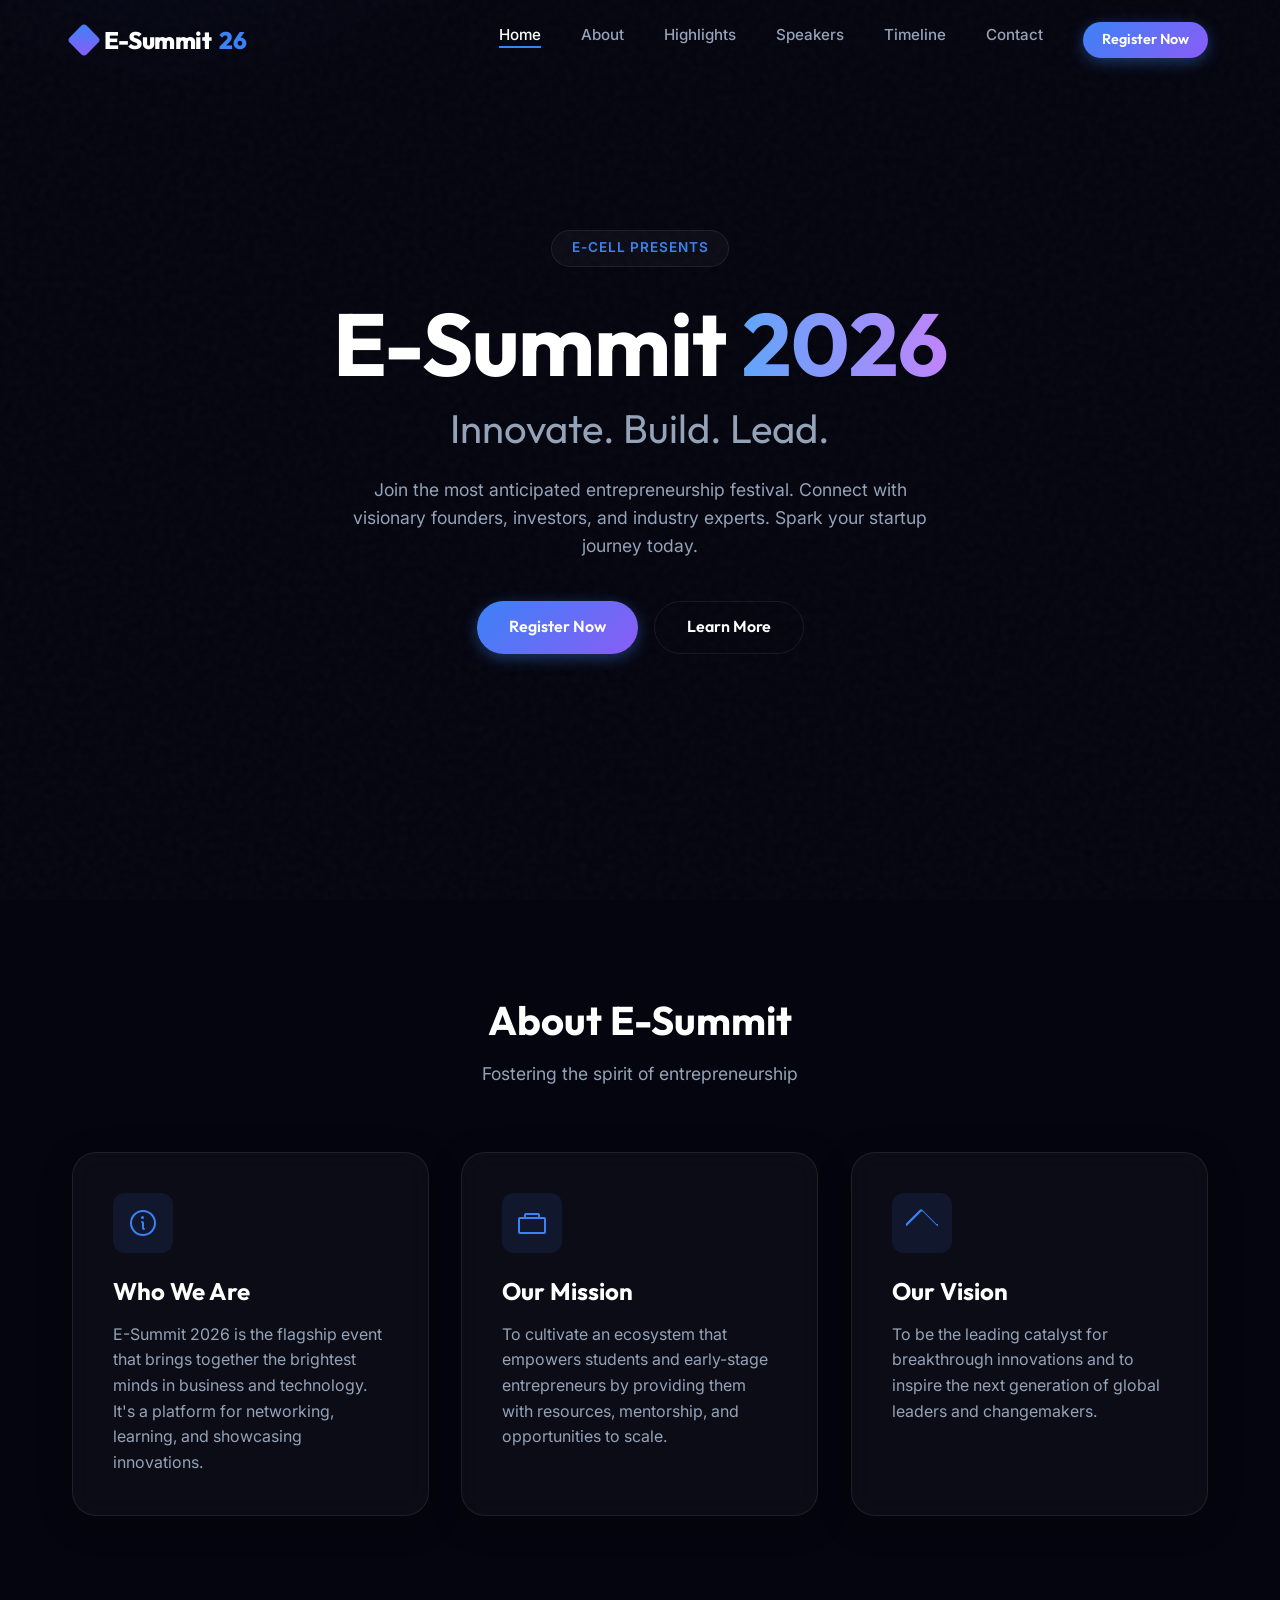
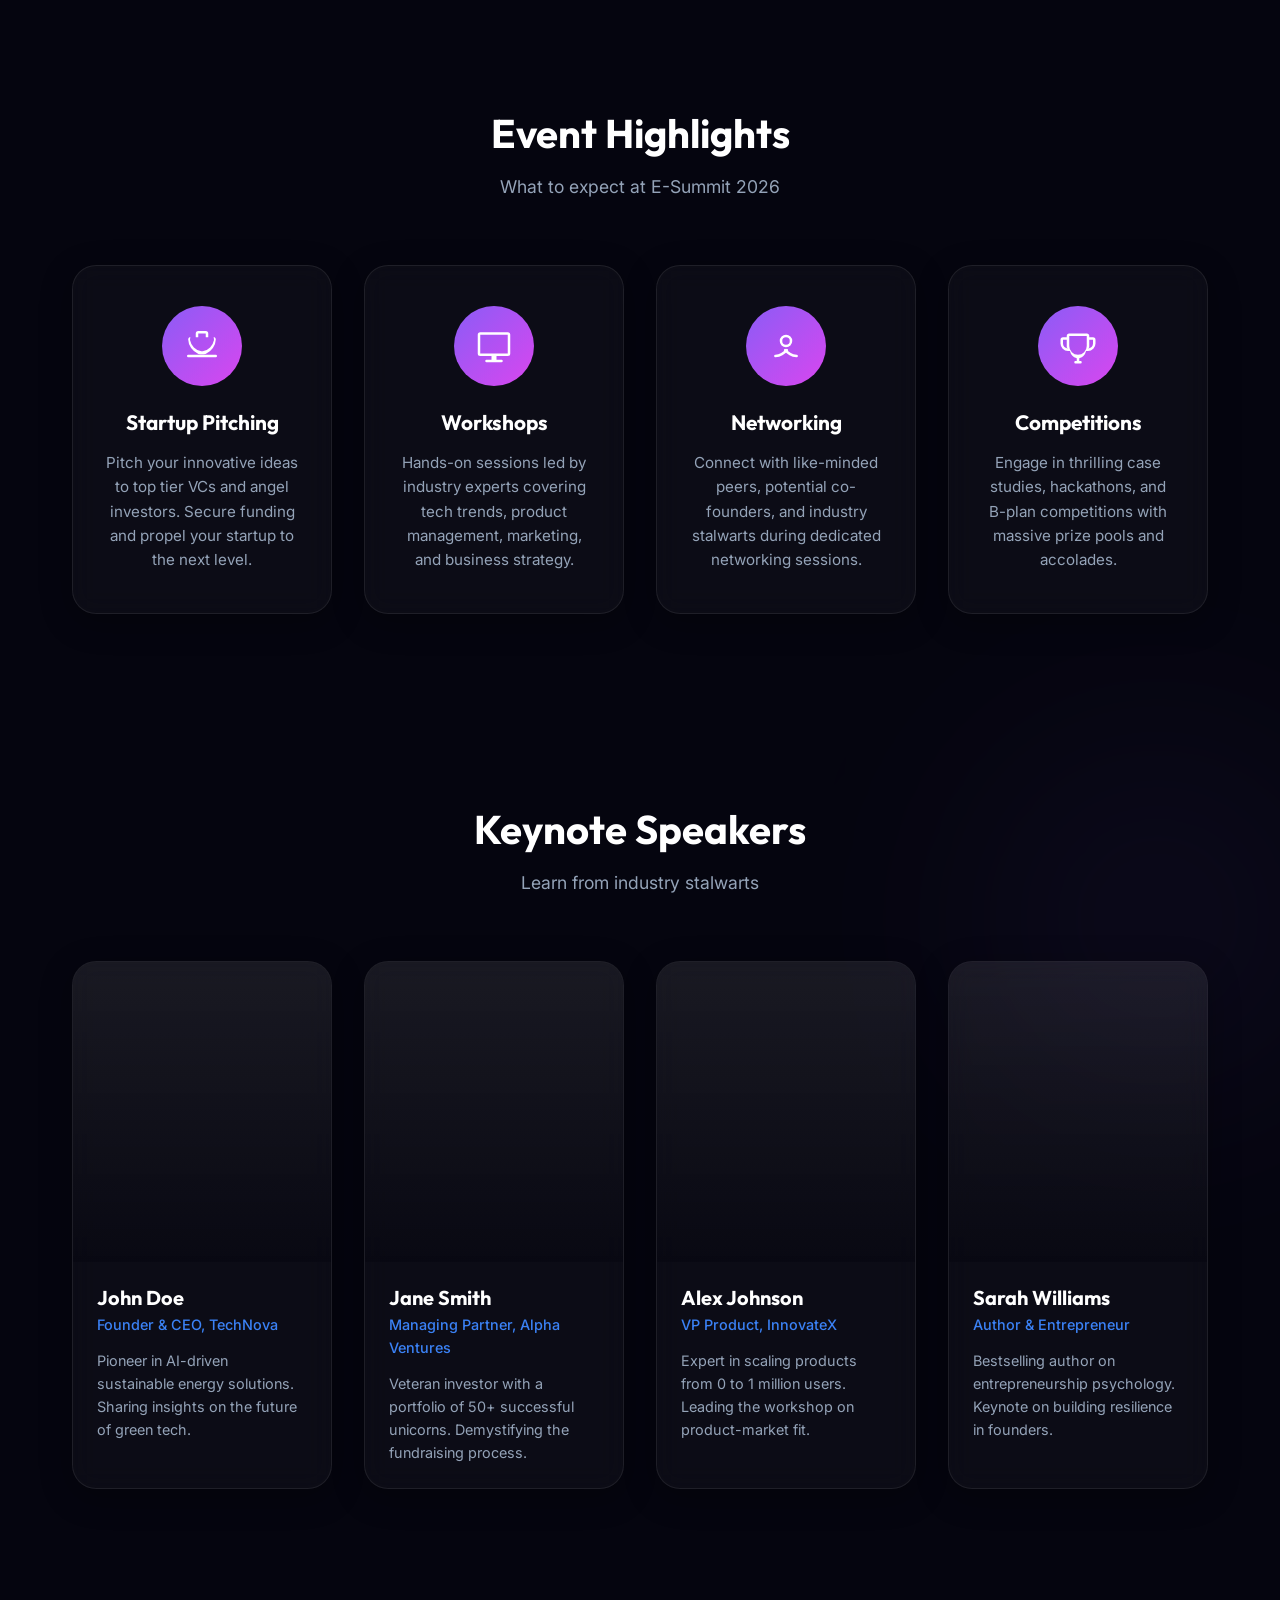
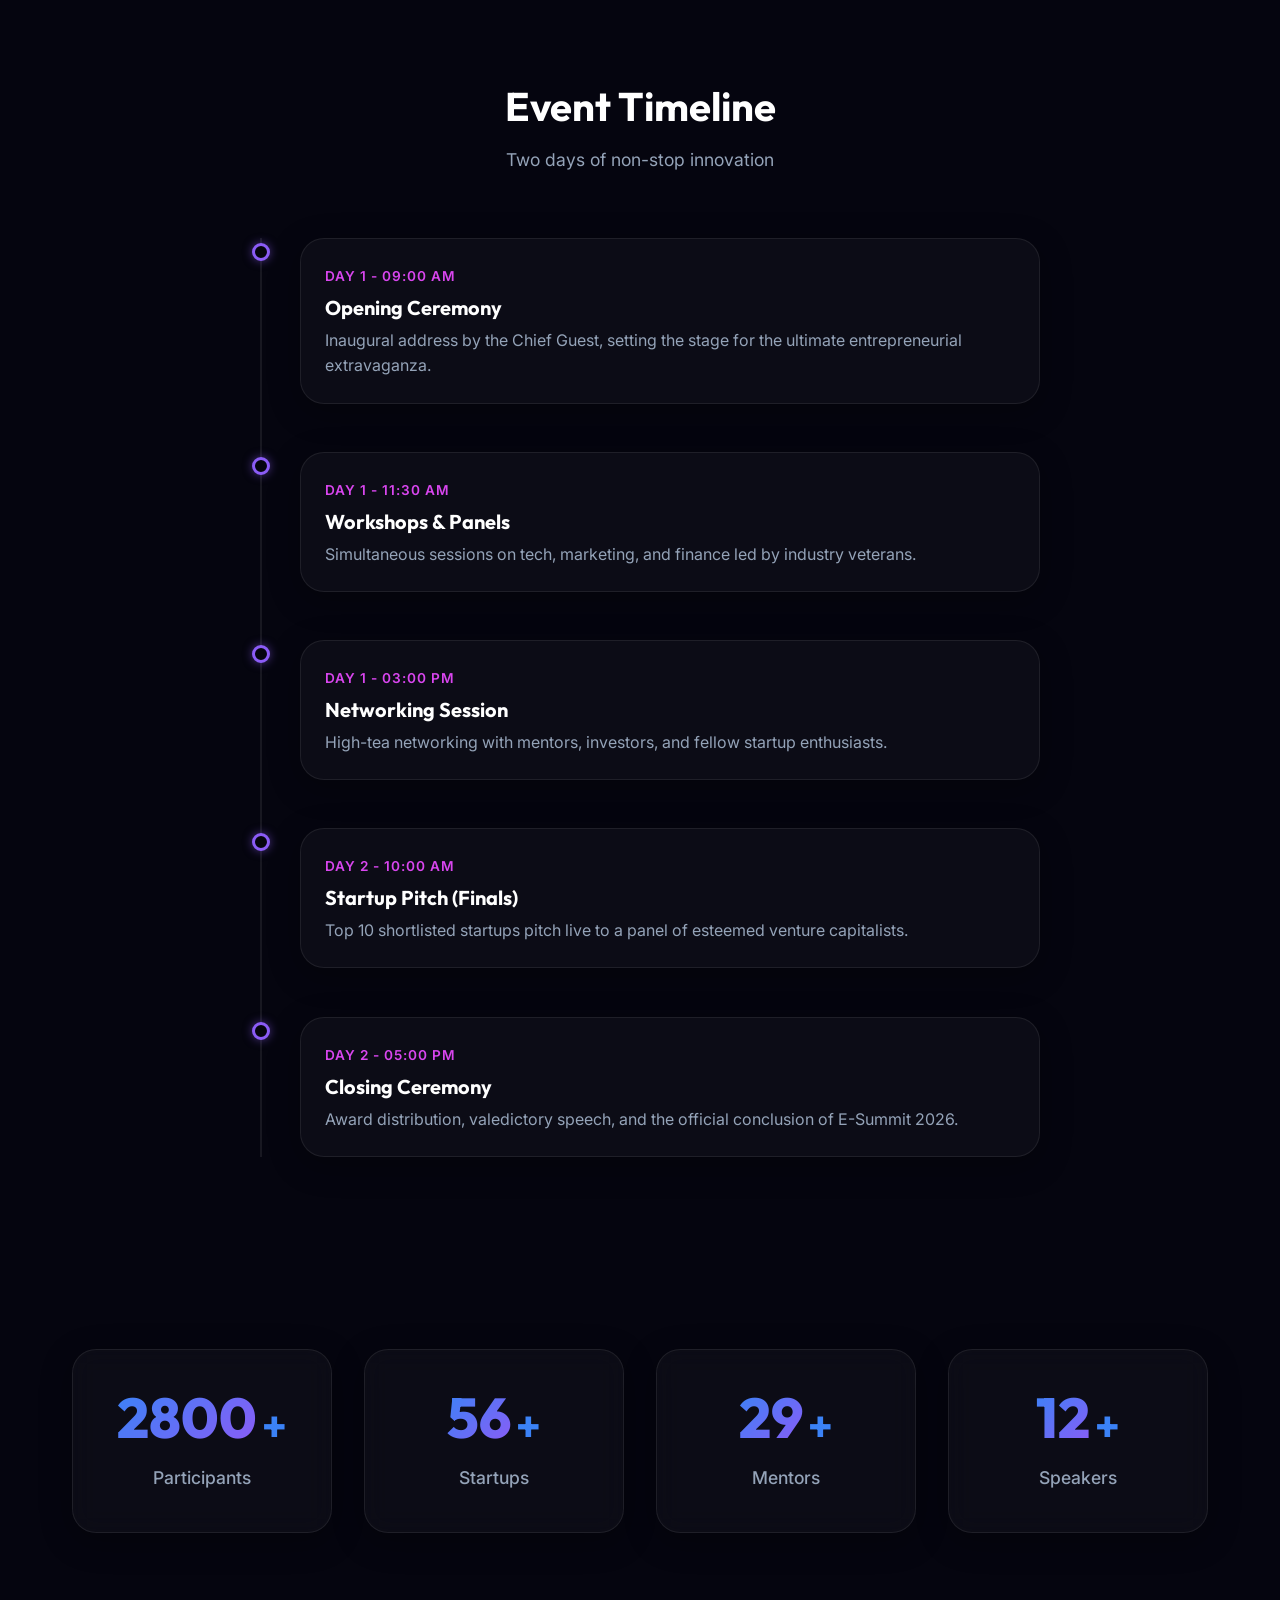
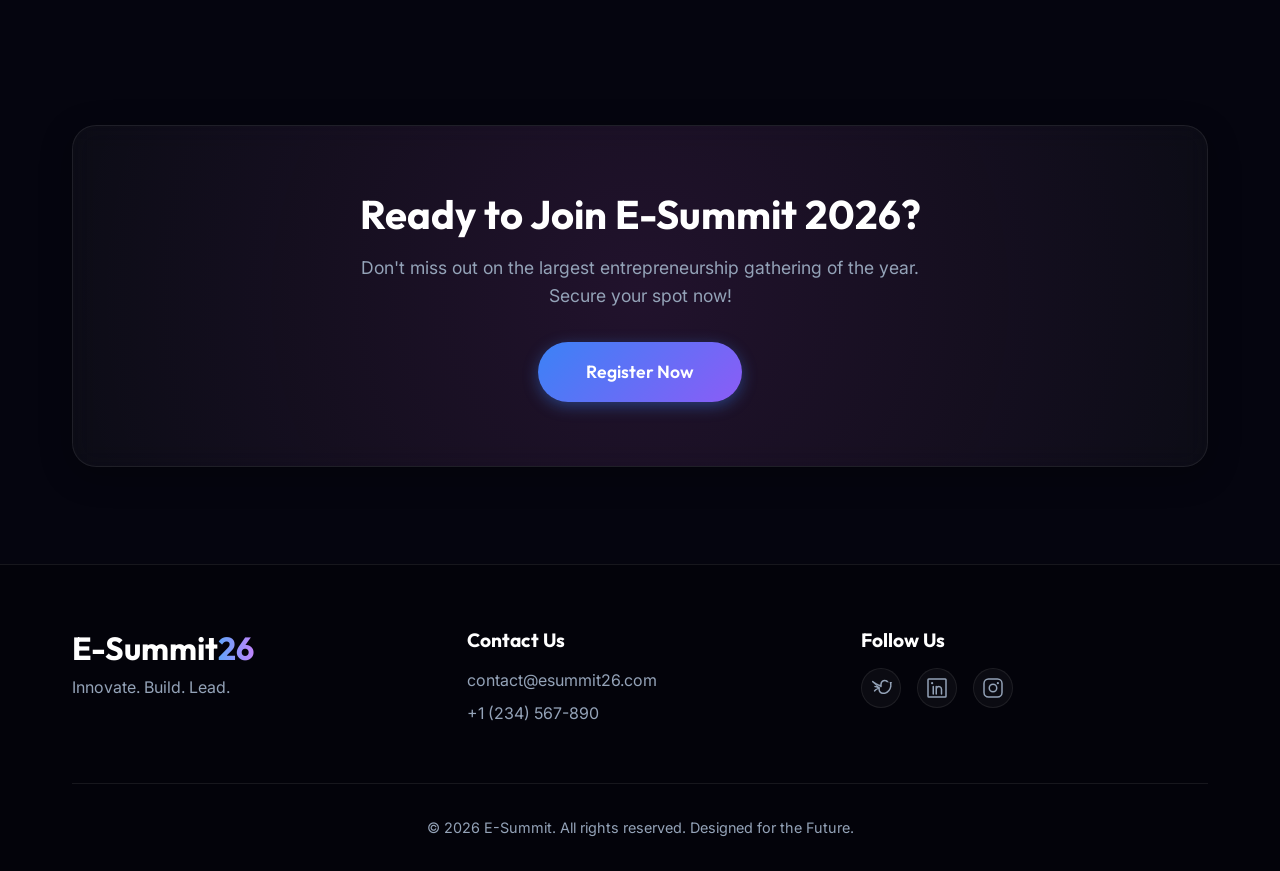
==== index.html @ 94ea74d1 "Add files via upload" ====
<!DOCTYPE html>
<html lang="en">
<head>
    <meta charset="UTF-8">
    <meta name="viewport" content="width=device-width, initial-scale=1.0">
    <title>E-Summit 2026 | Innovate. Build. Lead.</title>
    <meta name="description" content="E-Summit 2026: Join the ultimate Entrepreneurship Summit. Innovate, Build, and Lead with industry experts, startups, and top mentors.">
    <link rel="preconnect" href="https://fonts.googleapis.com">
    <link rel="preconnect" href="https://fonts.gstatic.com" crossorigin>
    <link href="https://fonts.googleapis.com/css2?family=Outfit:wght@300;400;500;600;700;800&family=Inter:wght@400;500;600&display=swap" rel="stylesheet">
    <link rel="stylesheet" href="style.css">
</head>
<body>
    <!-- Background Elements -->
    <div class="bg-gradient-orb orb-1"></div>
    <div class="bg-gradient-orb orb-2"></div>
    <div class="bg-noise"></div>

    <!-- Navbar -->
    <nav id="navbar">
        <div class="container nav-container">
            <a href="#home" class="logo">
                <div class="logo-icon"></div>
                E-Summit<span>26</span>
            </a>
            
            <ul class="nav-links">
                <li><a href="#home" class="nav-link">Home</a></li>
                <li><a href="#about" class="nav-link">About</a></li>
                <li><a href="#highlights" class="nav-link">Highlights</a></li>
                <li><a href="#speakers" class="nav-link">Speakers</a></li>
                <li><a href="#timeline" class="nav-link">Timeline</a></li>
                <li><a href="#contact" class="nav-link">Contact</a></li>
                <li><a href="registration.html" class="btn btn-primary" style="padding: 0.4rem 1.2rem; font-size: 0.9rem;">Register Now</a></li>
            </ul>

            <div class="hamburger">
                <span class="bar"></span>
                <span class="bar"></span>
                <span class="bar"></span>
            </div>
        </div>
    </nav>

    <main>
        <!-- Hero Section -->
        <section id="home" class="hero section-padding">
            <div class="container hero-container">
                <div class="hero-content animate-on-scroll fade-in">
                    <span class="badge">E-Cell Presents</span>
                    <h1 class="hero-title">E-Summit <span class="gradient-text">2026</span></h1>
                    <h2 class="hero-tagline">Innovate. Build. Lead.</h2>
                    <p class="hero-desc">
                        Join the most anticipated entrepreneurship festival. Connect with visionary founders, investors, and industry experts. Spark your startup journey today.
                    </p>
                    <div class="hero-buttons">
                        <a href="registration.html" class="btn btn-primary">Register Now</a>
                        <a href="#about" class="btn btn-outline">Learn More</a>
                    </div>
                </div>
            </div>
        </section>

        <!-- About Section -->
        <section id="about" class="about section-padding">
            <div class="container">
                <div class="section-header animate-on-scroll slide-up">
                    <h2 class="section-title">About E-Summit</h2>
                    <p class="section-subtitle">Fostering the spirit of entrepreneurship</p>
                </div>
                
                <div class="about-grid">
                    <div class="about-card glass animate-on-scroll slide-up" style="transition-delay: 0.1s;">
                        <div class="about-icon">
                            <svg xmlns="http://www.w3.org/2000/svg" width="32" height="32" fill="currentColor" viewBox="0 0 256 256"><path d="M128,24A104,104,0,1,0,232,128,104.11,104.11,0,0,0,128,24Zm0,192a88,88,0,1,1,88-88A88.1,88.1,0,0,1,128,216Zm16-40a8,8,0,0,1-8,8,16,16,0,0,1-16-16V128a8,8,0,0,1,0-16,16,16,0,0,1,16,16v40A8,8,0,0,1,144,176ZM112,84a12,12,0,1,1,12,12A12,12,0,0,1,112,84Z"></path></svg>
                        </div>
                        <h3>Who We Are</h3>
                        <p>E-Summit 2026 is the flagship event that brings together the brightest minds in business and technology. It's a platform for networking, learning, and showcasing innovations.</p>
                    </div>
                    <div class="about-card glass animate-on-scroll slide-up" style="transition-delay: 0.2s;">
                        <div class="about-icon">
                            <svg xmlns="http://www.w3.org/2000/svg" width="32" height="32" fill="currentColor" viewBox="0 0 256 256"><path d="M240,96V200a16,16,0,0,1-16,16H32a16,16,0,0,1-16-16V96A16,16,0,0,1,32,80H64V64A16,16,0,0,1,80,48h96a16,16,0,0,1,16,16V80h32A16,16,0,0,1,240,96ZM80,64v16h96V64Zm144,32H32V200H224Z"></path></svg>
                        </div>
                        <h3>Our Mission</h3>
                        <p>To cultivate an ecosystem that empowers students and early-stage entrepreneurs by providing them with resources, mentorship, and opportunities to scale.</p>
                    </div>
                    <div class="about-card glass animate-on-scroll slide-up" style="transition-delay: 0.3s;">
                        <div class="about-icon">
                            <svg xmlns="http://www.w3.org/2000/svg" width="32" height="32" fill="currentColor" viewBox="0 0 256 256"><path d="M243.31,136l-112-112a16,16,0,0,0-22.62,0l-112,112A8,8,0,0,0,8,149.66L120,37.66a11.3,11.3,0,0,1,16,0L248,149.66a8,8,0,0,0,11.31-11.31Z"></path></svg>
                        </div>
                        <h3>Our Vision</h3>
                        <p>To be the leading catalyst for breakthrough innovations and to inspire the next generation of global leaders and changemakers.</p>
                    </div>
                </div>
            </div>
        </section>

        <!-- Highlights Section -->
        <section id="highlights" class="highlights section-padding">
            <div class="container">
                <div class="section-header animate-on-scroll slide-up">
                    <h2 class="section-title">Event Highlights</h2>
                    <p class="section-subtitle">What to expect at E-Summit 2026</p>
                </div>
                
                <div class="highlights-grid">
                    <div class="highlight-card glass animate-on-scroll scale-up">
                        <div class="highlight-icon">
                            <svg xmlns="http://www.w3.org/2000/svg" width="40" height="40" fill="currentColor" viewBox="0 0 256 256"><path d="M216.5,84.14A16,16,0,0,0,208,72H168V48a16,16,0,0,0-16-16H104A16,16,0,0,0,88,48V72H48a16,16,0,0,0-8.5,12.14A105.74,105.74,0,0,0,105,178.69a101,101,0,0,0,46,0,105.74,105.74,0,0,0,65.5-94.55ZM104,48h48V72H104Zm100.86,41.42A90,90,0,0,1,132.32,162a84.94,84.94,0,0,1-8.62,0,90,90,0,0,1-72.54-72.54A86.53,86.53,0,0,1,53.86,72h148.3A86.53,86.53,0,0,1,204.86,89.42ZM224,192a8,8,0,0,1-8,8H40a8,8,0,0,1,0-16H216A8,8,0,0,1,224,192Z"></path></svg>
                        </div>
                        <h3>Startup Pitching</h3>
                        <p>Pitch your innovative ideas to top tier VCs and angel investors. Secure funding and propel your startup to the next level.</p>
                    </div>
                    
                    <div class="highlight-card glass animate-on-scroll scale-up" style="transition-delay: 0.1s;">
                        <div class="highlight-icon">
                            <svg xmlns="http://www.w3.org/2000/svg" width="40" height="40" fill="currentColor" viewBox="0 0 256 256"><path d="M216,40H40A16,16,0,0,0,24,56V176a16,16,0,0,0,16,16H112v24H80a8,8,0,0,0,0,16h96a8,8,0,0,0,0-16H144V192h72a16,16,0,0,0,16-16V56A16,16,0,0,0,216,40Zm0,136H40V56H216V176Z"></path></svg>
                        </div>
                        <h3>Workshops</h3>
                        <p>Hands-on sessions led by industry experts covering tech trends, product management, marketing, and business strategy.</p>
                    </div>

                    <div class="highlight-card glass animate-on-scroll scale-up" style="transition-delay: 0.2s;">
                        <div class="highlight-icon">
                            <svg xmlns="http://www.w3.org/2000/svg" width="40" height="40" fill="currentColor" viewBox="0 0 256 256"><path d="M128,136a40,40,0,1,0-40-40A40,40,0,0,0,128,136Zm0-64a24,24,0,1,1-24,24A24,24,0,0,1,128,72ZM60,200a8,8,0,0,1,0-16c27.18,0,49.52-16.76,68-35a8,8,0,0,1,11.32,11.32c-20.19,20-44.59,39.68-79.32,39.68Zm136,0c-34.73,0-59.13-19.68-79.32-39.68a8,8,0,0,1,11.32-11.32c18.48,18.24,40.82,35,68,35a8,8,0,0,1,0,16Z"></path></svg>
                        </div>
                        <h3>Networking</h3>
                        <p>Connect with like-minded peers, potential co-founders, and industry stalwarts during dedicated networking sessions.</p>
                    </div>

                    <div class="highlight-card glass animate-on-scroll scale-up" style="transition-delay: 0.3s;">
                        <div class="highlight-icon">
                            <svg xmlns="http://www.w3.org/2000/svg" width="40" height="40" fill="currentColor" viewBox="0 0 256 256"><path d="M240,88a16,16,0,0,0-16-16H200V64a16,16,0,0,0-16-16H72A16,16,0,0,0,56,64V72H32A16,16,0,0,0,16,88v24a48.05,48.05,0,0,0,48,48H76.34A64.12,64.12,0,0,0,120,206.6V224h-8a8,8,0,0,0,0,16h32a8,8,0,0,0,0-16h-8V206.6A64.12,64.12,0,0,0,179.66,160H192a48.05,48.05,0,0,0,48-48ZM64,144A32,32,0,0,1,32,112V88H56v49.19C58.55,139.73,61.21,142,64,144Zm120-16a48.05,48.05,0,0,1-112,0V64H184ZM192,144c2.79-2,5.45-4.27,8-6.81V88h24v24A32,32,0,0,1,192,144Z"></path></svg>
                        </div>
                        <h3>Competitions</h3>
                        <p>Engage in thrilling case studies, hackathons, and B-plan competitions with massive prize pools and accolades.</p>
                    </div>
                </div>
            </div>
        </section>

        <!-- Speakers Section -->
        <section id="speakers" class="speakers section-padding">
            <div class="container">
                <div class="section-header animate-on-scroll slide-up">
                    <h2 class="section-title">Keynote Speakers</h2>
                    <p class="section-subtitle">Learn from industry stalwarts</p>
                </div>
                
                <div class="speakers-grid">
                    <div class="speaker-card glass animate-on-scroll slide-up">
                        <div class="speaker-img-wrapper">
                            <div class="speaker-placeholder img-placeholder-1"></div>
                        </div>
                        <div class="speaker-info">
                            <h3>John Doe</h3>
                            <p class="speaker-designation">Founder & CEO, TechNova</p>
                            <p class="speaker-desc">Pioneer in AI-driven sustainable energy solutions. Sharing insights on the future of green tech.</p>
                        </div>
                    </div>
                    
                    <div class="speaker-card glass animate-on-scroll slide-up" style="transition-delay: 0.1s;">
                        <div class="speaker-img-wrapper">
                            <div class="speaker-placeholder img-placeholder-2"></div>
                        </div>
                        <div class="speaker-info">
                            <h3>Jane Smith</h3>
                            <p class="speaker-designation">Managing Partner, Alpha Ventures</p>
                            <p class="speaker-desc">Veteran investor with a portfolio of 50+ successful unicorns. Demystifying the fundraising process.</p>
                        </div>
                    </div>

                    <div class="speaker-card glass animate-on-scroll slide-up" style="transition-delay: 0.2s;">
                        <div class="speaker-img-wrapper">
                            <div class="speaker-placeholder img-placeholder-3"></div>
                        </div>
                        <div class="speaker-info">
                            <h3>Alex Johnson</h3>
                            <p class="speaker-designation">VP Product, InnovateX</p>
                            <p class="speaker-desc">Expert in scaling products from 0 to 1 million users. Leading the workshop on product-market fit.</p>
                        </div>
                    </div>

                    <div class="speaker-card glass animate-on-scroll slide-up" style="transition-delay: 0.3s;">
                        <div class="speaker-img-wrapper">
                            <div class="speaker-placeholder img-placeholder-4"></div>
                        </div>
                        <div class="speaker-info">
                            <h3>Sarah Williams</h3>
                            <p class="speaker-designation">Author & Entrepreneur</p>
                            <p class="speaker-desc">Bestselling author on entrepreneurship psychology. Keynote on building resilience in founders.</p>
                        </div>
                    </div>
                </div>
            </div>
        </section>

        <!-- Timeline Section -->
        <section id="timeline" class="timeline-section section-padding">
            <div class="container">
                <div class="section-header animate-on-scroll slide-up">
                    <h2 class="section-title">Event Timeline</h2>
                    <p class="section-subtitle">Two days of non-stop innovation</p>
                </div>
                
                <div class="timeline">
                    <div class="timeline-item animate-on-scroll slide-up">
                        <div class="timeline-dot"></div>
                        <div class="timeline-content glass">
                            <span class="timeline-time">Day 1 - 09:00 AM</span>
                            <h3>Opening Ceremony</h3>
                            <p>Inaugural address by the Chief Guest, setting the stage for the ultimate entrepreneurial extravaganza.</p>
                        </div>
                    </div>
                    
                    <div class="timeline-item animate-on-scroll slide-up" style="transition-delay: 0.1s;">
                        <div class="timeline-dot"></div>
                        <div class="timeline-content glass">
                            <span class="timeline-time">Day 1 - 11:30 AM</span>
                            <h3>Workshops & Panels</h3>
                            <p>Simultaneous sessions on tech, marketing, and finance led by industry veterans.</p>
                        </div>
                    </div>

                    <div class="timeline-item animate-on-scroll slide-up" style="transition-delay: 0.2s;">
                        <div class="timeline-dot"></div>
                        <div class="timeline-content glass">
                            <span class="timeline-time">Day 1 - 03:00 PM</span>
                            <h3>Networking Session</h3>
                            <p>High-tea networking with mentors, investors, and fellow startup enthusiasts.</p>
                        </div>
                    </div>

                    <div class="timeline-item animate-on-scroll slide-up" style="transition-delay: 0.3s;">
                        <div class="timeline-dot"></div>
                        <div class="timeline-content glass">
                            <span class="timeline-time">Day 2 - 10:00 AM</span>
                            <h3>Startup Pitch (Finals)</h3>
                            <p>Top 10 shortlisted startups pitch live to a panel of esteemed venture capitalists.</p>
                        </div>
                    </div>

                    <div class="timeline-item animate-on-scroll slide-up" style="transition-delay: 0.4s;">
                        <div class="timeline-dot"></div>
                        <div class="timeline-content glass">
                            <span class="timeline-time">Day 2 - 05:00 PM</span>
                            <h3>Closing Ceremony</h3>
                            <p>Award distribution, valedictory speech, and the official conclusion of E-Summit 2026.</p>
                        </div>
                    </div>
                </div>
            </div>
        </section>

        <!-- Statistics Section -->
        <section id="statistics" class="statistics section-padding">
            <div class="container">
                <div class="stats-grid">
                    <div class="stat-card glass animate-on-scroll scale-up">
                        <h2 class="stat-number" data-target="5000">0</h2>
                        <span class="stat-plus">+</span>
                        <p class="stat-label">Participants</p>
                    </div>
                    <div class="stat-card glass animate-on-scroll scale-up" style="transition-delay: 0.1s;">
                        <h2 class="stat-number" data-target="100">0</h2>
                        <span class="stat-plus">+</span>
                        <p class="stat-label">Startups</p>
                    </div>
                    <div class="stat-card glass animate-on-scroll scale-up" style="transition-delay: 0.2s;">
                        <h2 class="stat-number" data-target="50">0</h2>
                        <span class="stat-plus">+</span>
                        <p class="stat-label">Mentors</p>
                    </div>
                    <div class="stat-card glass animate-on-scroll scale-up" style="transition-delay: 0.3s;">
                        <h2 class="stat-number" data-target="20">0</h2>
                        <span class="stat-plus">+</span>
                        <p class="stat-label">Speakers</p>
                    </div>
                </div>
            </div>
        </section>

        <!-- CTA / Contact Section -->
        <section id="contact" class="cta-section section-padding">
            <div class="container">
                <div class="cta-box glass animate-on-scroll fade-in">
                    <h2>Ready to Join E-Summit 2026?</h2>
                    <p>Don't miss out on the largest entrepreneurship gathering of the year. Secure your spot now!</p>
                    <a href="registration.html" class="btn btn-primary btn-large">Register Now</a>
                </div>
            </div>
        </section>
    </main>

    <!-- Footer -->
    <footer class="footer">
        <div class="container">
            <div class="footer-top">
                <div class="footer-brand">
                    <h2>E-Summit<span class="gradient-text">26</span></h2>
                    <p>Innovate. Build. Lead.</p>
                </div>
                <div class="footer-contact">
                    <h3>Contact Us</h3>
                    <p><a href="mailto:contact@esummit26.com">contact@esummit26.com</a></p>
                    <p><a href="tel:+1234567890">+1 (234) 567-890</a></p>
                </div>
                <div class="footer-social">
                    <h3>Follow Us</h3>
                    <div class="social-icons">
                        <a href="#" class="social-icon" aria-label="Twitter">
                            <svg xmlns="http://www.w3.org/2000/svg" width="24" height="24" fill="currentColor" viewBox="0 0 256 256"><path d="M247.39,68.94A8,8,0,0,0,240,64H209.57A48.66,48.66,0,0,0,168.1,40a46.91,46.91,0,0,0-33.75,13.7A47.9,47.9,0,0,0,120,88v6.09C79.74,83.47,46.06,53.16,45.46,52.6a8,8,0,0,0-11.58,11c.21.24,21.52,24.18,48.12,41.13A43,43,0,0,1,64,104a8,8,0,0,0,0,16,43.23,43.23,0,0,1,28.27,10.66C66.86,134.19,53.28,154.5,52.79,155.3a8,8,0,0,0,13.62,8.42c.24-.39,10.15-16,33.59-26.2V144c0,26.47,21.53,48,48,48h22.58A104.16,104.16,0,0,0,240,111.45V72A8,8,0,0,0,247.39,68.94Zm-21.84,33.54A88.13,88.13,0,0,1,170.58,176H148c-17.65,0-32-14.35-32-32V124.6a8,8,0,0,0-4-6.93c-14.88-8.56-27.18-20.19-33.51-26.9A149.25,149.25,0,0,0,120.21,114,8,8,0,0,0,136,108.64V88a32,32,0,0,1,54.62-22.62,8,8,0,0,0,5.65,2.34h27.32A101.44,101.44,0,0,0,225.55,102.48Z"></path></svg>
                        </a>
                        <a href="#" class="social-icon" aria-label="LinkedIn">
                            <svg xmlns="http://www.w3.org/2000/svg" width="24" height="24" fill="currentColor" viewBox="0 0 256 256"><path d="M216,24H40A16,16,0,0,0,24,40V216a16,16,0,0,0,16,16H216a16,16,0,0,0,16-16V40A16,16,0,0,0,216,24Zm0,192H40V40H216V216ZM96,112v80a8,8,0,0,1-16,0V112a8,8,0,0,1,16,0Zm88,28v52a8,8,0,0,1-16,0V140a20,20,0,0,0-40,0v52a8,8,0,0,1-16,0V112a8,8,0,0,1,15.79-1.78A36,36,0,0,1,184,140ZM88,76a12,12,0,1,1-12-12A12,12,0,0,1,88,76Z"></path></svg>
                        </a>
                        <a href="#" class="social-icon" aria-label="Instagram">
                            <svg xmlns="http://www.w3.org/2000/svg" width="24" height="24" fill="currentColor" viewBox="0 0 256 256"><path d="M128,80a48,48,0,1,0,48,48A48.05,48.05,0,0,0,128,80Zm0,80a32,32,0,1,1,32-32A32,32,0,0,1,128,160ZM176,24H80A56.06,56.06,0,0,0,24,80v96a56.06,56.06,0,0,0,56,56h96a56.06,56.06,0,0,0,56-56V80A56.06,56.06,0,0,0,176,24Zm40,152a40,40,0,0,1-40,40H80a40,40,0,0,1-40-40V80A40,40,0,0,1,80,40h96a40,40,0,0,1,40,40ZM192,76a12,12,0,1,1-12-12A12,12,0,0,1,192,76Z"></path></svg>
                        </a>
                    </div>
                </div>
            </div>
            <div class="footer-bottom">
                <p>&copy; 2026 E-Summit. All rights reserved. Designed for the Future.</p>
            </div>
        </div>
    </footer>

    <script src="script.js"></script>
</body>
</html>
---- style.css ----
/* CSS Variables for Theming */
:root {
    --bg-color: #05050f;
    --text-primary: #ffffff;
    --text-secondary: #94a3b8;
    --primary-color: #3b82f6;
    --secondary-color: #8b5cf6;
    --accent-color: #d946ef;
    
    --gradient-1: linear-gradient(135deg, var(--primary-color), var(--secondary-color));
    --gradient-2: linear-gradient(135deg, var(--secondary-color), var(--accent-color));
    --gradient-text: linear-gradient(to right, #60a5fa, #c084fc);
    
    --glass-bg: rgba(255, 255, 255, 0.03);
    --glass-border: rgba(255, 255, 255, 0.08);
    --glass-hover: rgba(255, 255, 255, 0.08);
    
    --font-heading: 'Outfit', sans-serif;
    --font-body: 'Inter', sans-serif;
    
    --nav-height: 80px;
}

/* Reset & Base Styles */
* {
    margin: 0;
    padding: 0;
    box-sizing: border-box;
}

html {
    scroll-behavior: smooth;
    font-size: 16px;
}

body {
    font-family: var(--font-body);
    background-color: var(--bg-color);
    color: var(--text-primary);
    line-height: 1.6;
    overflow-x: hidden;
    position: relative;
}

a {
    text-decoration: none;
    color: inherit;
}

ul {
    list-style: none;
}

img {
    max-width: 100%;
    height: auto;
    display: block;
}

/* Background Effects */
.bg-gradient-orb {
    position: absolute;
    border-radius: 50%;
    filter: blur(120px);
    z-index: -1;
    opacity: 0.5;
}

.orb-1 {
    top: -10%;
    left: -10%;
    width: 600px;
    height: 600px;
    background: radial-gradient(circle, rgba(59, 130, 246, 0.3) 0%, rgba(5, 5, 15, 0) 70%);
    animation: float 8s ease-in-out infinite;
}

.orb-2 {
    top: 40%;
    right: -10%;
    width: 500px;
    height: 500px;
    background: radial-gradient(circle, rgba(139, 92, 246, 0.2) 0%, rgba(5, 5, 15, 0) 70%);
    animation: float 10s ease-in-out infinite;
    animation-delay: 1s;
}

.bg-noise {
    position: fixed;
    top: 0;
    left: 0;
    width: 100%;
    height: 100%;
    background: url('data:image/svg+xml,%3Csvg viewBox="0 0 200 200" xmlns="http://www.w3.org/2000/svg"%3E%3Cfilter id="noiseFilter"%3E%3CfeTurbulence type="fractalNoise" baseFrequency="0.65" numOctaves="3" stitchTiles="stitch"/%3E%3C/filter%3E%3Crect width="100%25" height="100%25" filter="url(%23noiseFilter)"/%3E%3C/svg%3E');
    opacity: 0.03;
    z-index: -1;
    pointer-events: none;
}

/* Layout Utilities */
.container {
    max-width: 1200px;
    margin: 0 auto;
    padding: 0 2rem;
}

.section-padding {
    padding: 6rem 0;
}

.glass {
    background: var(--glass-bg);
    backdrop-filter: blur(12px);
    -webkit-backdrop-filter: blur(12px);
    border: 1px solid var(--glass-border);
    border-radius: 1.5rem;
    box-shadow: 0 8px 32px 0 rgba(0, 0, 0, 0.3);
}

.gradient-text {
    background: var(--gradient-text);
    -webkit-background-clip: text;
    -webkit-text-fill-color: transparent;
    background-clip: text;
}

/* Typography */
h1, h2, h3, h4 {
    font-family: var(--font-heading);
    font-weight: 700;
    line-height: 1.2;
}

.section-header {
    text-align: center;
    margin-bottom: 4rem;
}

.section-title {
    font-size: 2.5rem;
    margin-bottom: 1rem;
}

.section-subtitle {
    color: var(--text-secondary);
    font-size: 1.1rem;
}

/* Buttons */
.btn {
    display: inline-flex;
    align-items: center;
    justify-content: center;
    padding: 0.8rem 2rem;
    font-family: var(--font-heading);
    font-weight: 600;
    border-radius: 2rem;
    transition: all 0.3s ease;
    cursor: pointer;
    font-size: 1rem;
    border: none;
}

.btn-primary {
    background: var(--gradient-1);
    color: white;
    box-shadow: 0 4px 15px rgba(59, 130, 246, 0.4);
}

.btn-primary:hover {
    transform: translateY(-3px) scale(1.05);
    box-shadow: 0 8px 25px rgba(59, 130, 246, 0.8);
}

.btn-outline {
    background: transparent;
    color: var(--text-primary);
    border: 1px solid var(--glass-border);
    backdrop-filter: blur(4px);
}

.btn-outline:hover {
    background: var(--glass-hover);
    transform: translateY(-3px) scale(1.05);
}

.btn-large {
    padding: 1rem 3rem;
    font-size: 1.1rem;
}

/* Navbar */
nav {
    position: fixed;
    top: 0;
    left: 0;
    width: 100%;
    height: var(--nav-height);
    z-index: 1000;
    transition: all 0.3s ease;
}

nav.scrolled {
    background: rgba(5, 5, 15, 0.8);
    backdrop-filter: blur(16px);
    border-bottom: 1px solid var(--glass-border);
}

.nav-container {
    display: flex;
    justify-content: space-between;
    align-items: center;
    height: 100%;
}

.logo {
    display: flex;
    align-items: center;
    gap: 0.5rem;
    font-family: var(--font-heading);
    font-size: 1.5rem;
    font-weight: 800;
    letter-spacing: -0.5px;
    transition: all 0.3s ease;
}

.logo:hover {
    transform: scale(1.05);
}

.logo span {
    color: var(--primary-color);
}

.logo-icon {
    width: 24px;
    height: 24px;
    background: var(--gradient-1);
    border-radius: 4px;
    transform: rotate(45deg);
    transition: all 0.3s ease;
}

.logo:hover .logo-icon {
    animation: rotate 2s linear infinite;
}

.nav-links {
    display: flex;
    gap: 2.5rem;
}

.nav-link {
    font-size: 0.95rem;
    font-weight: 500;
    color: var(--text-secondary);
    transition: color 0.3s ease;
    position: relative;
}

.nav-link:hover, .nav-link.active {
    color: var(--text-primary);
}

.nav-link::after {
    content: '';
    position: absolute;
    bottom: -4px;
    left: 0;
    width: 0%;
    height: 2px;
    background: var(--primary-color);
    transition: width 0.4s cubic-bezier(0.16, 1, 0.3, 1);
}

.nav-link:hover::after, .nav-link.active::after {
    width: 100%;
}

.hamburger {
    display: none;
    cursor: pointer;
    flex-direction: column;
    gap: 6px;
}

.hamburger .bar {
    width: 28px;
    height: 2px;
    background-color: var(--text-primary);
    transition: all 0.3s ease;
}

/* Hero Section */
.hero {
    min-height: 100vh;
    display: flex;
    align-items: center;
    position: relative;
    padding-top: var(--nav-height);
}

.hero-content {
    max-width: 800px;
    margin: 0 auto;
    text-align: center;
}

.badge {
    display: inline-block;
    padding: 0.4rem 1.2rem;
    background: var(--glass-bg);
    border: 1px solid var(--glass-border);
    border-radius: 2rem;
    font-size: 0.85rem;
    font-weight: 600;
    color: var(--primary-color);
    margin-bottom: 1.5rem;
    text-transform: uppercase;
    letter-spacing: 1px;
    animation: fadeInUp 0.8s cubic-bezier(0.16, 1, 0.3, 1);
}

.hero-title {
    font-size: clamp(3rem, 8vw, 5.5rem);
    margin-bottom: 0.5rem;
    letter-spacing: -1px;
    animation: slideInUp 1s cubic-bezier(0.16, 1, 0.3, 1);
}

@keyframes slideInUp {
    from {
        opacity: 0;
        transform: translateY(30px);
    }
    to {
        opacity: 1;
        transform: translateY(0);
    }
}

.hero-tagline {
    font-size: clamp(1.5rem, 4vw, 2.5rem);
    color: var(--text-secondary);
    font-weight: 400;
    margin-bottom: 1.5rem;
}

.hero-desc {
    font-size: 1.1rem;
    color: var(--text-secondary);
    margin-bottom: 2.5rem;
    max-width: 600px;
    margin-left: auto;
    margin-right: auto;
}

.hero-buttons {
    display: flex;
    gap: 1rem;
    justify-content: center;
}

/* About Section */
.about-grid {
    display: grid;
    grid-template-columns: repeat(auto-fit, minmax(300px, 1fr));
    gap: 2rem;
}

.about-card {
    padding: 2.5rem;
    transition: transform 0.3s ease, background 0.3s ease, box-shadow 0.3s ease;
}

.about-card:hover {
    transform: translateY(-8px);
    background: var(--glass-hover);
    box-shadow: 0 10px 30px rgba(59, 130, 246, 0.2);
}

.about-icon {
    width: 60px;
    height: 60px;
    background: rgba(59, 130, 246, 0.1);
    color: var(--primary-color);
    border-radius: 12px;
    display: flex;
    align-items: center;
    justify-content: center;
    margin-bottom: 1.5rem;
    transition: all 0.3s ease;
}

.about-card:hover .about-icon {
    background: rgba(59, 130, 246, 0.2);
    animation: float 2s ease-in-out infinite;
}

.about-card h3 {
    font-size: 1.5rem;
    margin-bottom: 1rem;
}

.about-card p {
    color: var(--text-secondary);
}

/* Highlights Section */
.highlights-grid {
    display: grid;
    grid-template-columns: repeat(auto-fit, minmax(250px, 1fr));
    gap: 2rem;
}

.highlight-card {
    padding: 2.5rem 2rem;
    text-align: center;
    transition: all 0.3s ease;
}

.highlight-card:hover {
    transform: translateY(-12px);
    border-color: rgba(139, 92, 246, 0.3);
    box-shadow: 0 15px 50px rgba(139, 92, 246, 0.2);
}

.highlight-icon {
    width: 80px;
    height: 80px;
    margin: 0 auto 1.5rem;
    background: var(--gradient-2);
    border-radius: 50%;
    display: flex;
    align-items: center;
    justify-content: center;
    color: white;
    transition: all 0.6s ease;
}

.highlight-card:hover .highlight-icon {
    transform: rotate(360deg) scale(1.1);
}

.highlight-card h3 {
    margin-bottom: 1rem;
    font-size: 1.3rem;
}

.highlight-card p {
    color: var(--text-secondary);
    font-size: 0.95rem;
}

/* Speakers Section */
.speakers-grid {
    display: grid;
    grid-template-columns: repeat(auto-fit, minmax(260px, 1fr));
    gap: 2rem;
}

.speaker-card {
    overflow: hidden;
    transition: transform 0.3s ease, box-shadow 0.3s ease;
}

.speaker-card:hover {
    transform: translateY(-8px);
    box-shadow: 0 15px 40px rgba(139, 92, 246, 0.15);
}

.speaker-img-wrapper {
    height: 300px;
    width: 100%;
    background: rgba(255, 255, 255, 0.05);
    position: relative;
    overflow: hidden;
}

.speaker-placeholder {
    width: 100%;
    height: 100%;
    background-size: cover;
    background-position: center;
    transition: transform 0.5s ease;
}

/* Placeholder backgrounds (Since no real images are provided) */
.img-placeholder-1 { background-image: linear-gradient(to bottom, transparent, rgba(5,5,15,0.8)), url('https://images.unsplash.com/photo-1560250097-0b93528c311a?auto=format&fit=crop&q=80&w=400&h=500'); }
.img-placeholder-2 { background-image: linear-gradient(to bottom, transparent, rgba(5,5,15,0.8)), url('https://images.unsplash.com/photo-1573496359142-b8d87734a5a2?auto=format&fit=crop&q=80&w=400&h=500'); }
.img-placeholder-3 { background-image: linear-gradient(to bottom, transparent, rgba(5,5,15,0.8)), url('https://images.unsplash.com/photo-1519085360753-af0119f7cbe7?auto=format&fit=crop&q=80&w=400&h=500'); }
.img-placeholder-4 { background-image: linear-gradient(to bottom, transparent, rgba(5,5,15,0.8)), url('https://images.unsplash.com/photo-1580489944761-15a19d654956?auto=format&fit=crop&q=80&w=400&h=500'); }


.speaker-card:hover .speaker-placeholder {
    transform: scale(1.05);
}

.speaker-info {
    padding: 1.5rem;
}

.speaker-info h3 {
    font-size: 1.25rem;
    margin-bottom: 0.2rem;
}

.speaker-designation {
    color: var(--primary-color);
    font-size: 0.9rem;
    font-weight: 500;
    margin-bottom: 0.8rem;
}

.speaker-desc {
    color: var(--text-secondary);
    font-size: 0.9rem;
}

/* Timeline Section */
.timeline {
    position: relative;
    max-width: 800px;
    margin: 0 auto;
}

.timeline::before {
    content: '';
    position: absolute;
    top: 0;
    left: 20px;
    height: 100%;
    width: 2px;
    background: var(--glass-border);
}

.timeline-item {
    position: relative;
    padding-left: 60px;
    margin-bottom: 3rem;
}

.timeline-item:last-child {
    margin-bottom: 0;
}

.timeline-dot {
    position: absolute;
    left: 12px;
    top: 5px;
    width: 18px;
    height: 18px;
    background: var(--bg-color);
    border: 3px solid var(--secondary-color);
    border-radius: 50%;
    z-index: 2;
    box-shadow: 0 0 10px rgba(139, 92, 246, 0.5);
    animation: glow 2s ease-in-out infinite;
}

.timeline-content {
    padding: 1.5rem;
}

.timeline-time {
    display: inline-block;
    color: var(--accent-color);
    font-size: 0.85rem;
    font-weight: 600;
    margin-bottom: 0.5rem;
    letter-spacing: 1px;
    text-transform: uppercase;
}

.timeline-content h3 {
    font-size: 1.25rem;
    margin-bottom: 0.5rem;
}

.timeline-content p {
    color: var(--text-secondary);
}

/* Statistics Section */
.stats-grid {
    display: grid;
    grid-template-columns: repeat(auto-fit, minmax(200px, 1fr));
    gap: 2rem;
}

.stat-card {
    padding: 2.5rem 1.5rem;
    text-align: center;
}

.stat-number {
    display: inline-block;
    font-size: 3.5rem;
    font-weight: 800;
    background: var(--gradient-1);
    -webkit-background-clip: text;
    -webkit-text-fill-color: transparent;
    background-clip: text;
    line-height: 1;
}

.stat-plus {
    font-size: 2.5rem;
    font-weight: 800;
    color: var(--primary-color);
}

.stat-label {
    margin-top: 0.5rem;
    color: var(--text-secondary);
    font-size: 1.1rem;
    font-weight: 500;
}

/* CTA Section */
.cta-box {
    text-align: center;
    padding: 4rem 2rem;
    position: relative;
    overflow: hidden;
}

.cta-box::before {
    content: '';
    position: absolute;
    top: -50%;
    left: -50%;
    width: 200%;
    height: 200%;
    background: radial-gradient(circle, rgba(217, 70, 239, 0.1) 0%, transparent 50%);
    z-index: -1;
    animation: float 8s ease-in-out infinite;
}

.cta-box h2 {
    font-size: 2.5rem;
    margin-bottom: 1rem;
}

.cta-box p {
    color: var(--text-secondary);
    font-size: 1.1rem;
    margin-bottom: 2rem;
    max-width: 600px;
    margin-left: auto;
    margin-right: auto;
}

/* Footer */
.footer {
    background: rgba(0, 0, 0, 0.3);
    border-top: 1px solid var(--glass-border);
    padding: 4rem 0 2rem;
}

.footer-top {
    display: grid;
    grid-template-columns: repeat(auto-fit, minmax(250px, 1fr));
    gap: 3rem;
    margin-bottom: 3rem;
}

.footer-brand h2 {
    font-size: 2rem;
    margin-bottom: 0.5rem;
}

.footer-brand p {
    color: var(--text-secondary);
}

.footer-contact h3, .footer-social h3 {
    font-size: 1.2rem;
    margin-bottom: 1rem;
}

.footer-contact p {
    color: var(--text-secondary);
    margin-bottom: 0.5rem;
}

.footer-contact a:hover {
    color: var(--primary-color);
}

.social-icons {
    display: flex;
    gap: 1rem;
}

.social-icon {
    width: 40px;
    height: 40px;
    border-radius: 50%;
    background: var(--glass-bg);
    border: 1px solid var(--glass-border);
    display: flex;
    align-items: center;
    justify-content: center;
    color: var(--text-secondary);
    transition: all 0.3s ease;
}

.social-icon:hover {
    color: white;
    background: var(--gradient-1);
    border-color: transparent;
    transform: translateY(-5px) scale(1.1);
    animation: bounce 0.6s ease-out;
}

.footer-bottom {
    text-align: center;
    padding-top: 2rem;
    border-top: 1px solid var(--glass-border);
    color: var(--text-secondary);
    font-size: 0.9rem;
}

/* Keyframe Animations */
@keyframes fadeInUp {
    from {
        opacity: 0;
        transform: translateY(40px);
    }
    to {
        opacity: 1;
        transform: translateY(0);
    }
}

@keyframes slideInLeft {
    from {
        opacity: 0;
        transform: translateX(-40px);
    }
    to {
        opacity: 1;
        transform: translateX(0);
    }
}

@keyframes slideInRight {
    from {
        opacity: 0;
        transform: translateX(40px);
    }
    to {
        opacity: 1;
        transform: translateX(0);
    }
}

@keyframes float {
    0%, 100% {
        transform: translateY(0px);
    }
    50% {
        transform: translateY(-20px);
    }
}

@keyframes floatSlow {
    0%, 100% {
        transform: translateY(0px);
    }
    50% {
        transform: translateY(-15px);
    }
}

@keyframes pulse {
    0%, 100% {
        opacity: 1;
    }
    50% {
        opacity: 0.7;
    }
}

@keyframes rotate360 {
    from {
        transform: rotate(0deg);
    }
    to {
        transform: rotate(360deg);
    }
}

@keyframes glow {
    0%, 100% {
        box-shadow: 0 0 10px rgba(59, 130, 246, 0.5);
    }
    50% {
        box-shadow: 0 0 20px rgba(59, 130, 246, 0.8);
    }
}

@keyframes scaleIn {
    from {
        opacity: 0;
        transform: scale(0.9);
    }
    to {
        opacity: 1;
        transform: scale(1);
    }
}

@keyframes bounce {
    0%, 100% {
        transform: translateY(0);
    }
    50% {
        transform: translateY(-10px);
    }
}

@keyframes shimmer {
    0% {
        background-position: -1000px 0;
    }
    100% {
        background-position: 1000px 0;
    }
}

/* Animations Classes */
.animate-on-scroll {
    opacity: 0;
    visibility: hidden;
    transition: all 0.8s cubic-bezier(0.16, 1, 0.3, 1);
    will-change: transform, opacity;
}

.animate-on-scroll.is-visible {
    opacity: 1;
    visibility: visible;
}

.fade-in {
    transform: translateY(20px);
}

.fade-in.is-visible {
    transform: translateY(0);
}

.slide-up {
    transform: translateY(40px);
}

.slide-up.is-visible {
    transform: translateY(0);
}

.scale-up {
    transform: scale(0.9);
}

.scale-up.is-visible {
    transform: scale(1);
}

/* Additional Animation Classes */
.float {
    animation: float 3s ease-in-out infinite;
}

.float-slow {
    animation: floatSlow 4s ease-in-out infinite;
}

.pulse {
    animation: pulse 2s ease-in-out infinite;
}

.rotate {
    animation: rotate360 8s linear infinite;
}

.glow {
    animation: glow 2s ease-in-out infinite;
}

.bounce {
    animation: bounce 2s ease-in-out infinite;
}

.slide-in-left {
    animation: slideInLeft 0.8s cubic-bezier(0.16, 1, 0.3, 1);
}

.slide-in-right {
    animation: slideInRight 0.8s cubic-bezier(0.16, 1, 0.3, 1);
}

.scale-in {
    animation: scaleIn 0.8s cubic-bezier(0.16, 1, 0.3, 1);
}

.scale-in {
    animation: scaleIn 0.8s cubic-bezier(0.16, 1, 0.3, 1);
}

/* Staggered Animation Delays */
.delay-1 {
    animation-delay: 0.1s;
}

.delay-2 {
    animation-delay: 0.2s;
}

.delay-3 {
    animation-delay: 0.3s;
}

.delay-4 {
    animation-delay: 0.4s;
}

.delay-5 {
    animation-delay: 0.5s;
}

/* Hero Section Button Animations */
.hero-buttons .btn:first-child {
    animation: slideInUp 1s cubic-bezier(0.16, 1, 0.3, 1) 0.3s backwards;
}

.hero-buttons .btn:last-child {
    animation: slideInUp 1s cubic-bezier(0.16, 1, 0.3, 1) 0.4s backwards;
}

/* Responsive Design & Media Queries */

/* Tablet & Smaller Laptops */
@media (max-width: 992px) {
    .hero-title {
        font-size: 3.5rem;
    }
    
    .nav-links {
        gap: 1.5rem;
    }
}

/* Tablet & Mobile (max 768px) */
@media (max-width: 768px) {
    .hamburger {
        display: flex;
    }

    .nav-links {
        position: fixed;
        left: -100%;
        top: var(--nav-height);
        flex-direction: column;
        background: rgba(5, 5, 15, 0.98);
        backdrop-filter: blur(15px);
        width: 100%;
        height: calc(100vh - var(--nav-height));
        text-align: center;
        transition: 0.4s ease-in-out;
        padding-top: 2rem;
        border-top: 1px solid var(--glass-border);
        overflow-y: auto; /* Enable scrolling if menu is too long */
    }

    .nav-links.active {
        left: 0;
    }

    .nav-links li {
        margin: 1.5rem 0;
    }

    /* Make the CTA button in the nav larger and distinct on mobile */
    .nav-links .btn {
        display: inline-block;
        padding: 0.8rem 2rem !important;
        font-size: 1.1rem !important;
        margin-top: 1rem;
    }

    .hamburger.active .bar:nth-child(2) {
        opacity: 0;
    }

    .hamburger.active .bar:nth-child(1) {
        transform: translateY(8px) rotate(45deg);
    }

    .hamburger.active .bar:nth-child(3) {
        transform: translateY(-8px) rotate(-45deg);
    }

    .hero-content {
        padding-top: 2rem;
    }

    .hero-buttons {
        flex-direction: column;
        gap: 1rem;
    }

    .hero-buttons .btn {
        width: 100%;
    }

    .section-title {
        font-size: 2.2rem;
    }
    
    .timeline::before {
        left: 15px;
    }
    
    .timeline-dot {
        left: 7px;
    }
    
    .timeline-item {
        padding-left: 45px;
    }

    /* Ensure vertical stacking of cards */
    .about-grid, .highlights-grid, .speakers-grid, .stats-grid {
        grid-template-columns: 1fr;
    }

    .footer-top {
        grid-template-columns: 1fr;
        text-align: center;
    }

    .social-icons {
        justify-content: center;
    }
}

/* Small Mobile Devices (max 480px) */
@media (max-width: 480px) {
    .container {
        padding: 0 1.5rem; /* Reduce side padding for more screen real estate */
    }

    .section-padding {
        padding: 4rem 0;
    }
    
    .hero-title {
        font-size: 2.5rem;
    }
    
    .hero-tagline {
        font-size: 1.5rem;
    }

    .hero-desc {
        font-size: 1rem;
    }

    .stat-number {
        font-size: 2.5rem;
    }

    .cta-box {
        padding: 3rem 1.5rem;
    }

    .cta-box h2 {
        font-size: 2rem;
    }
}
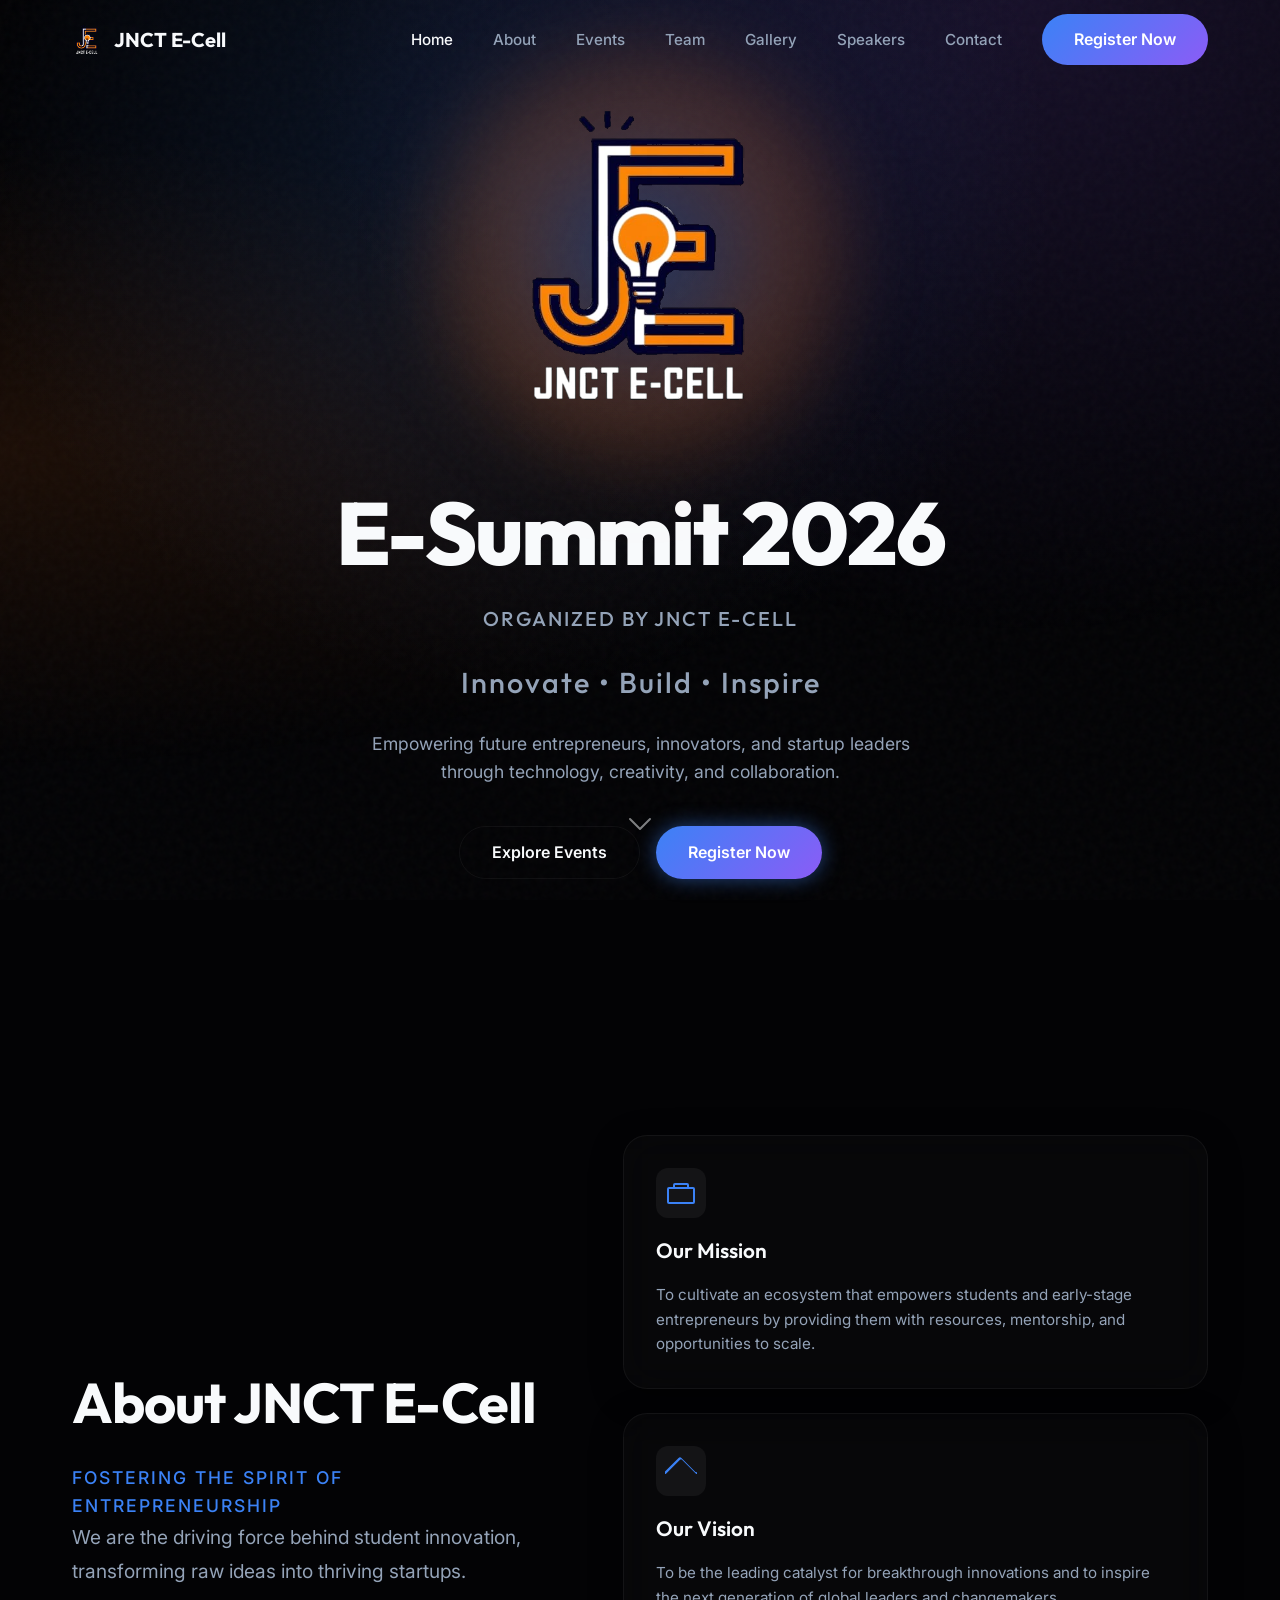
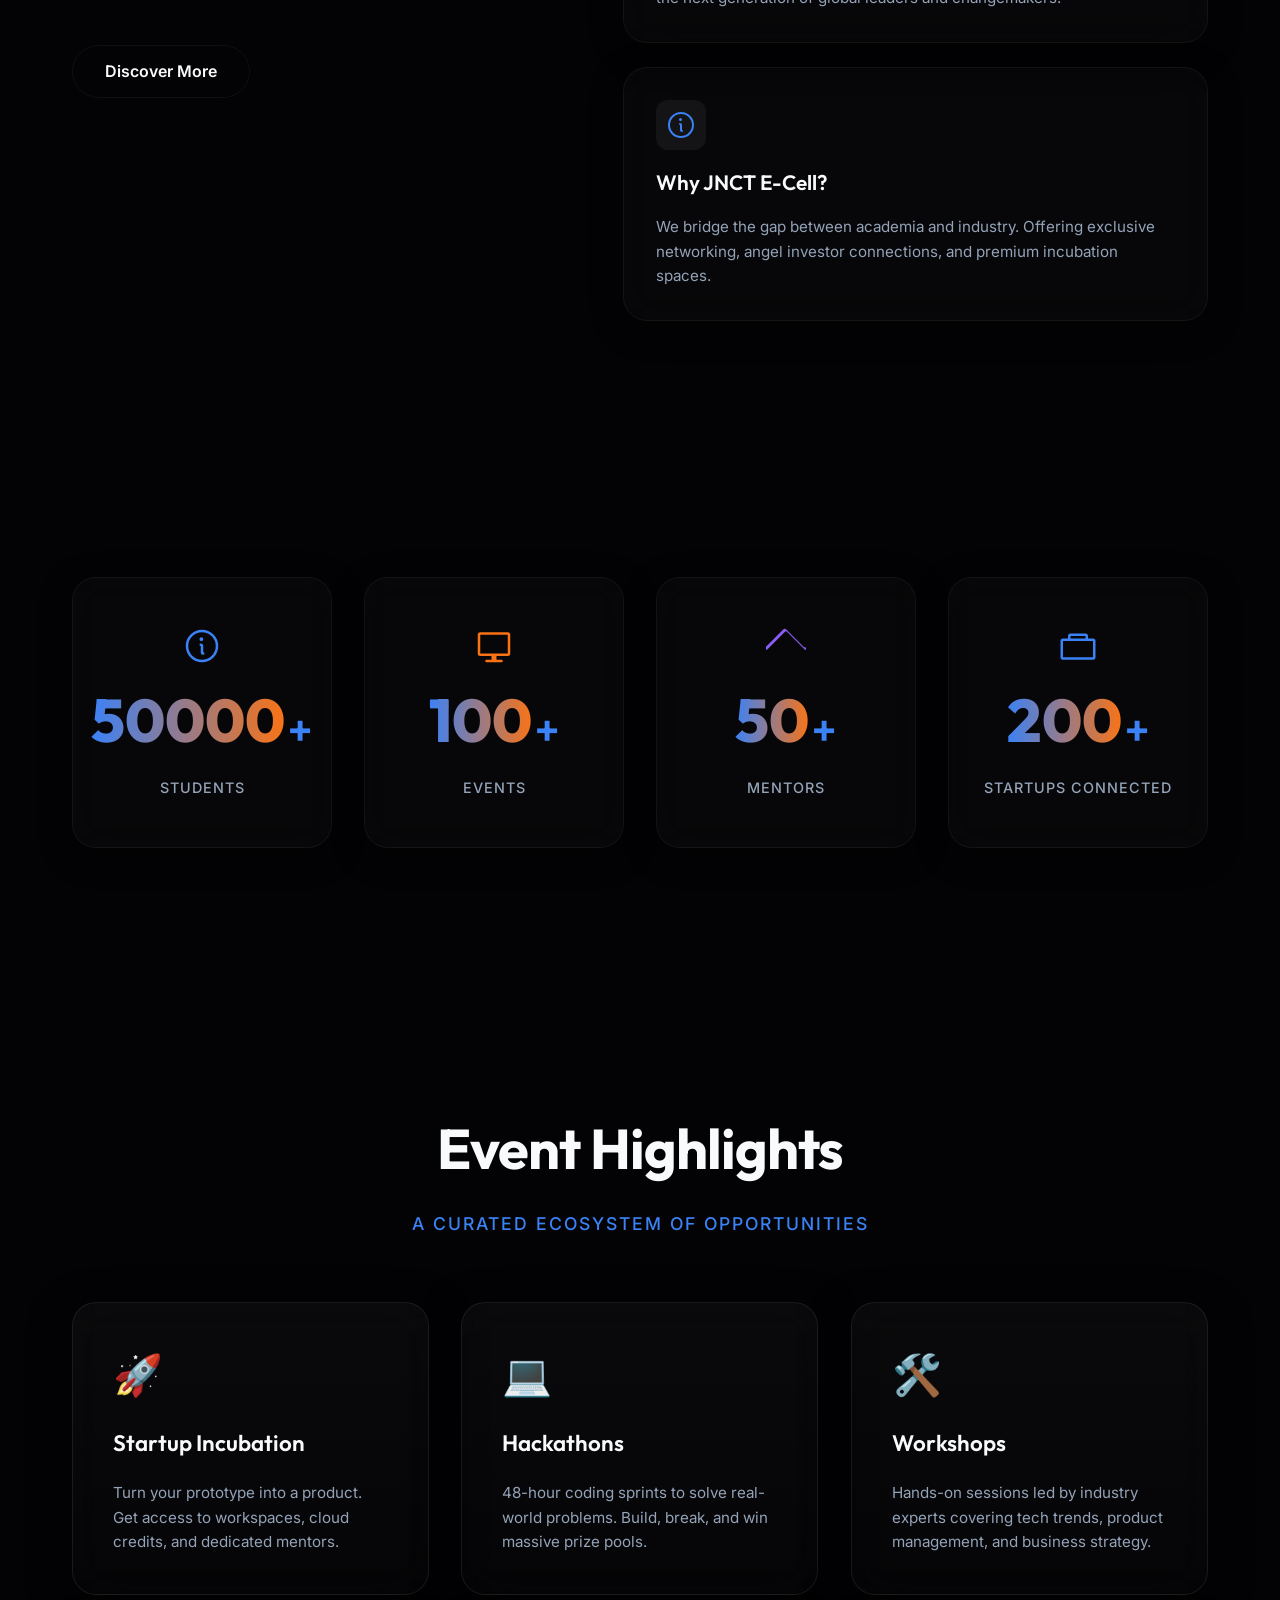
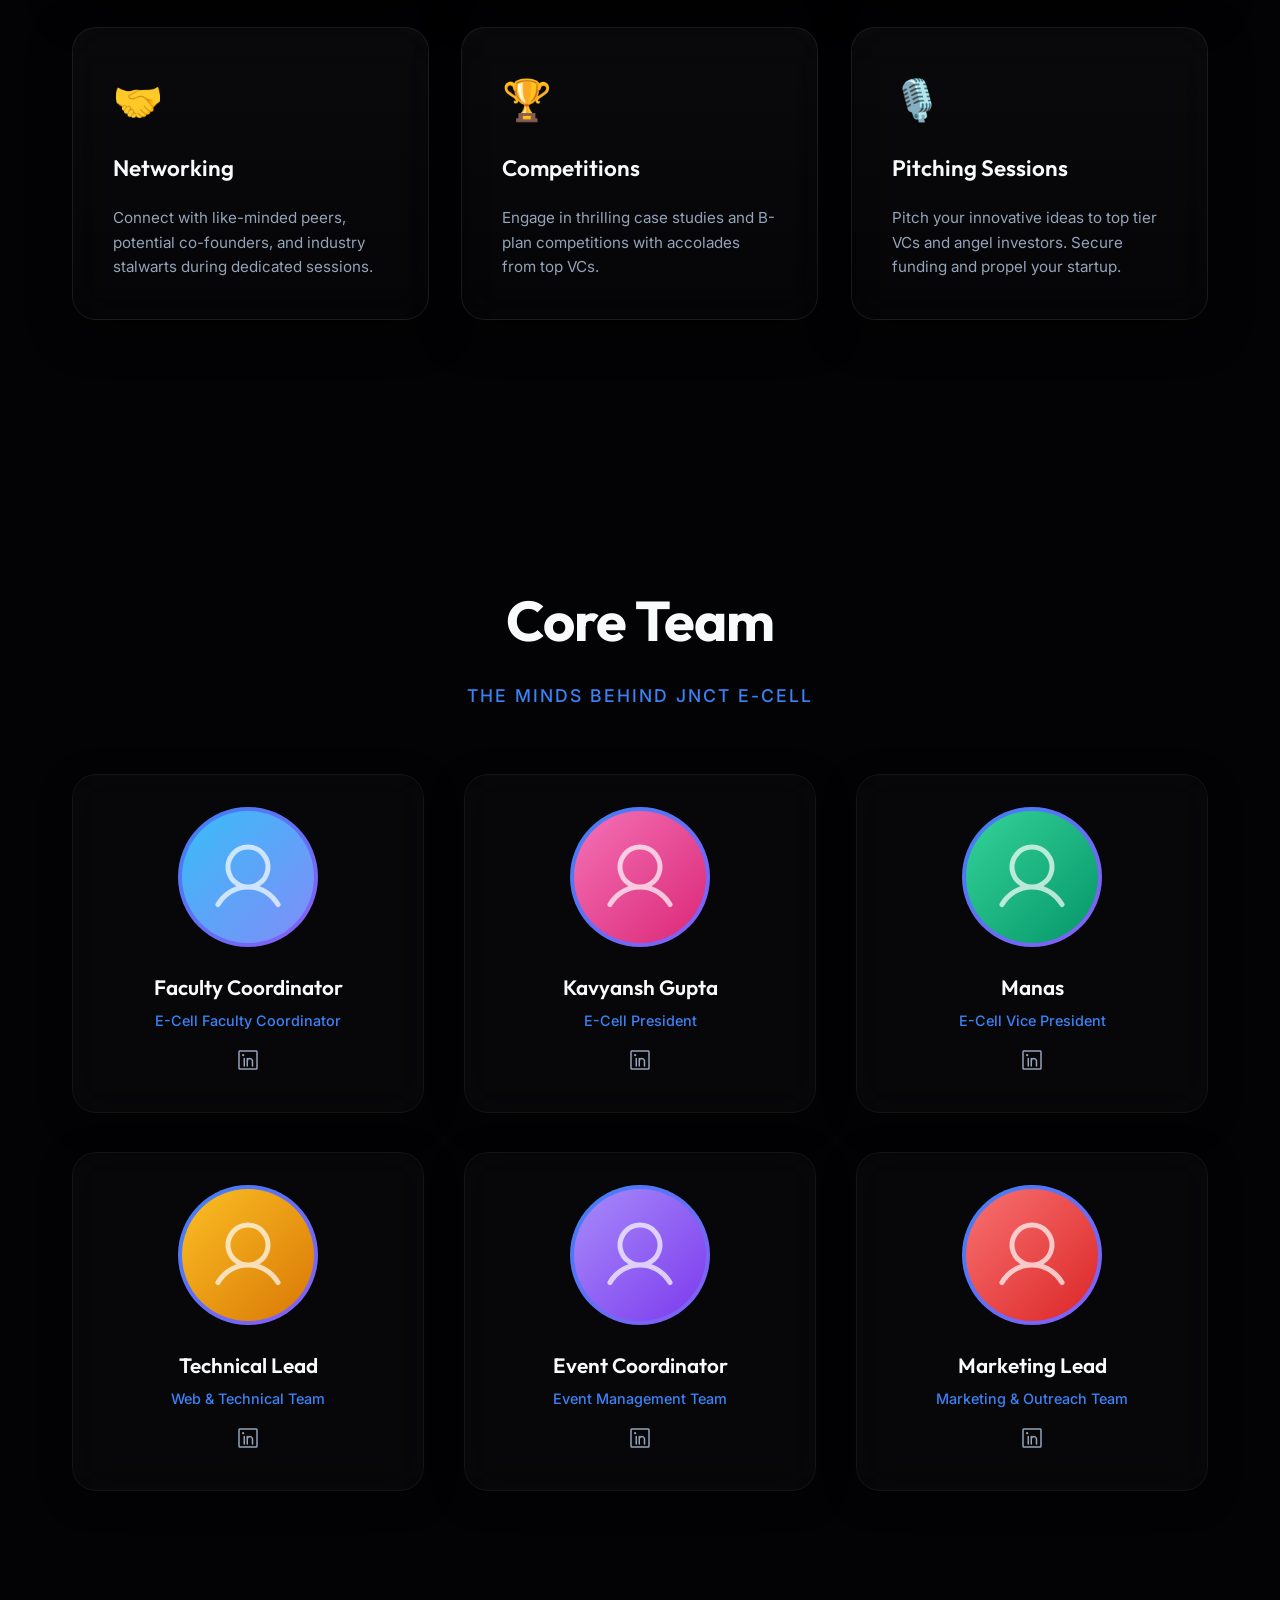
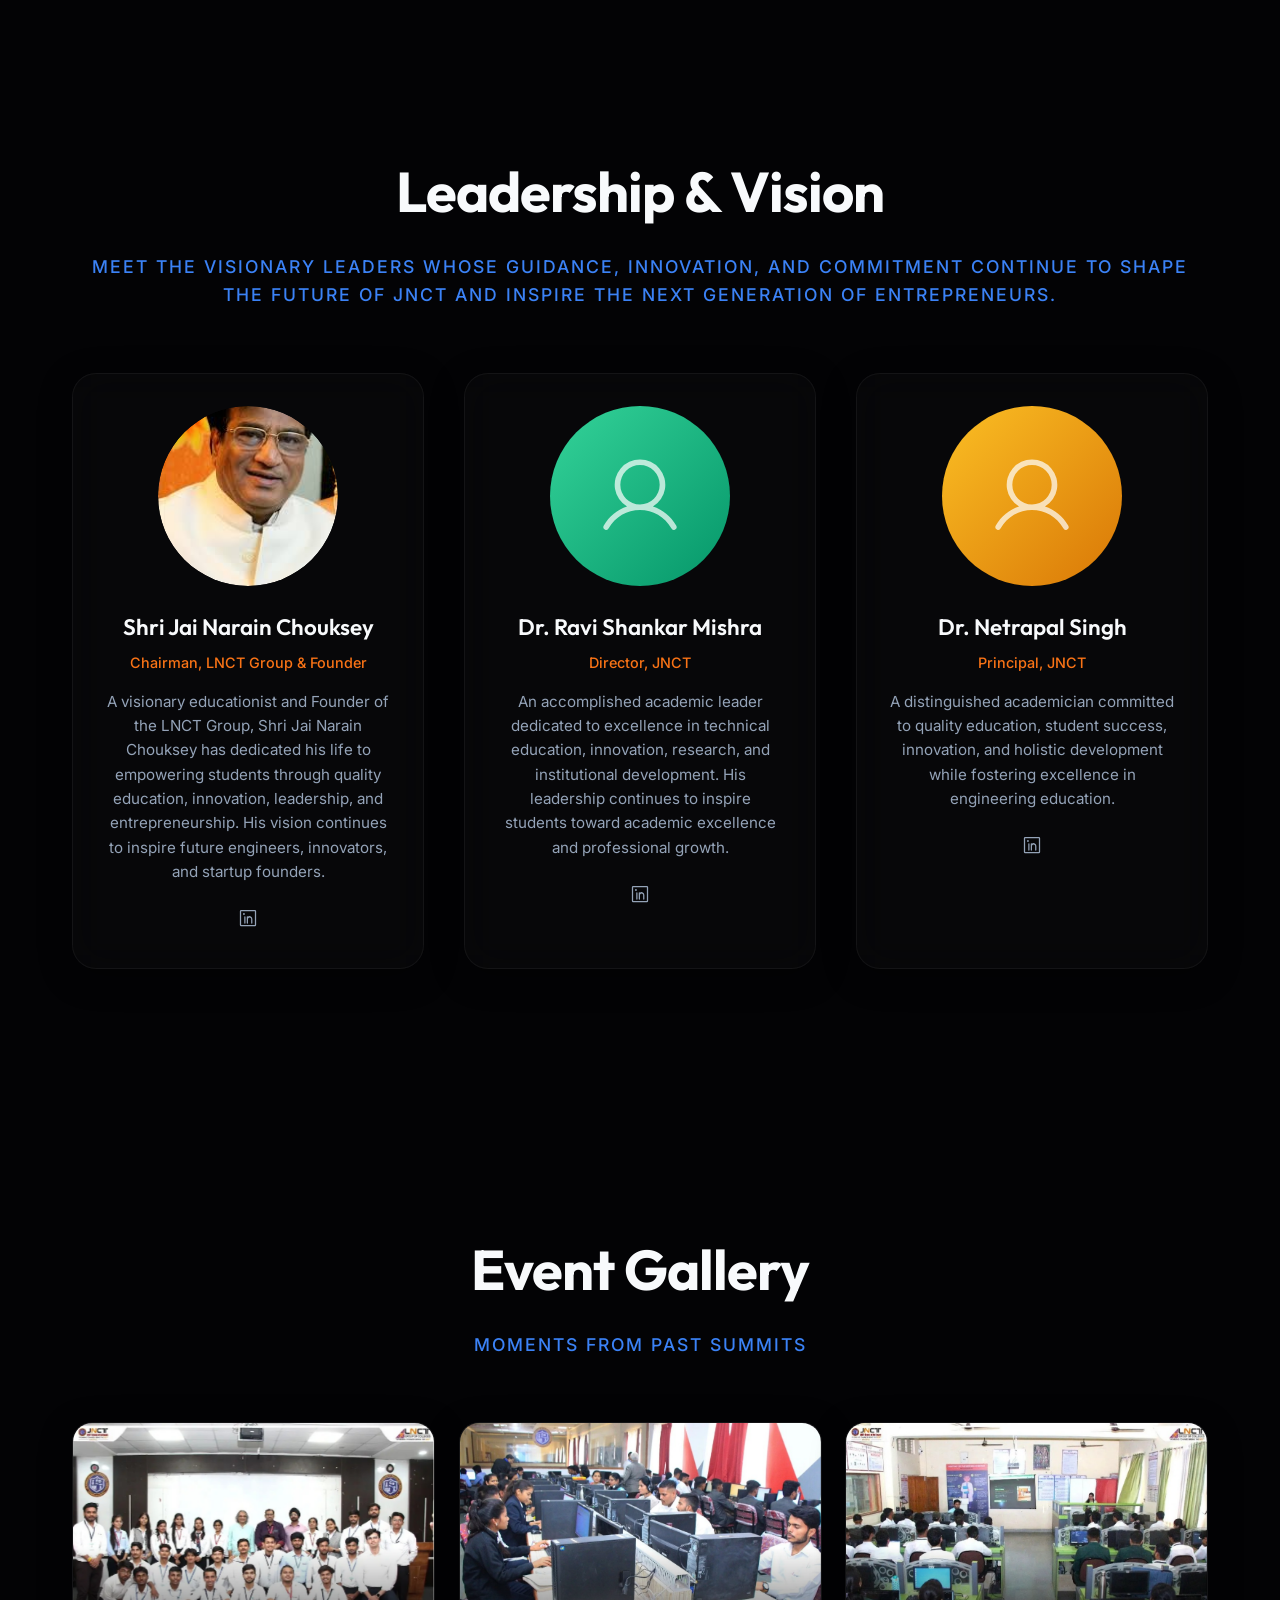
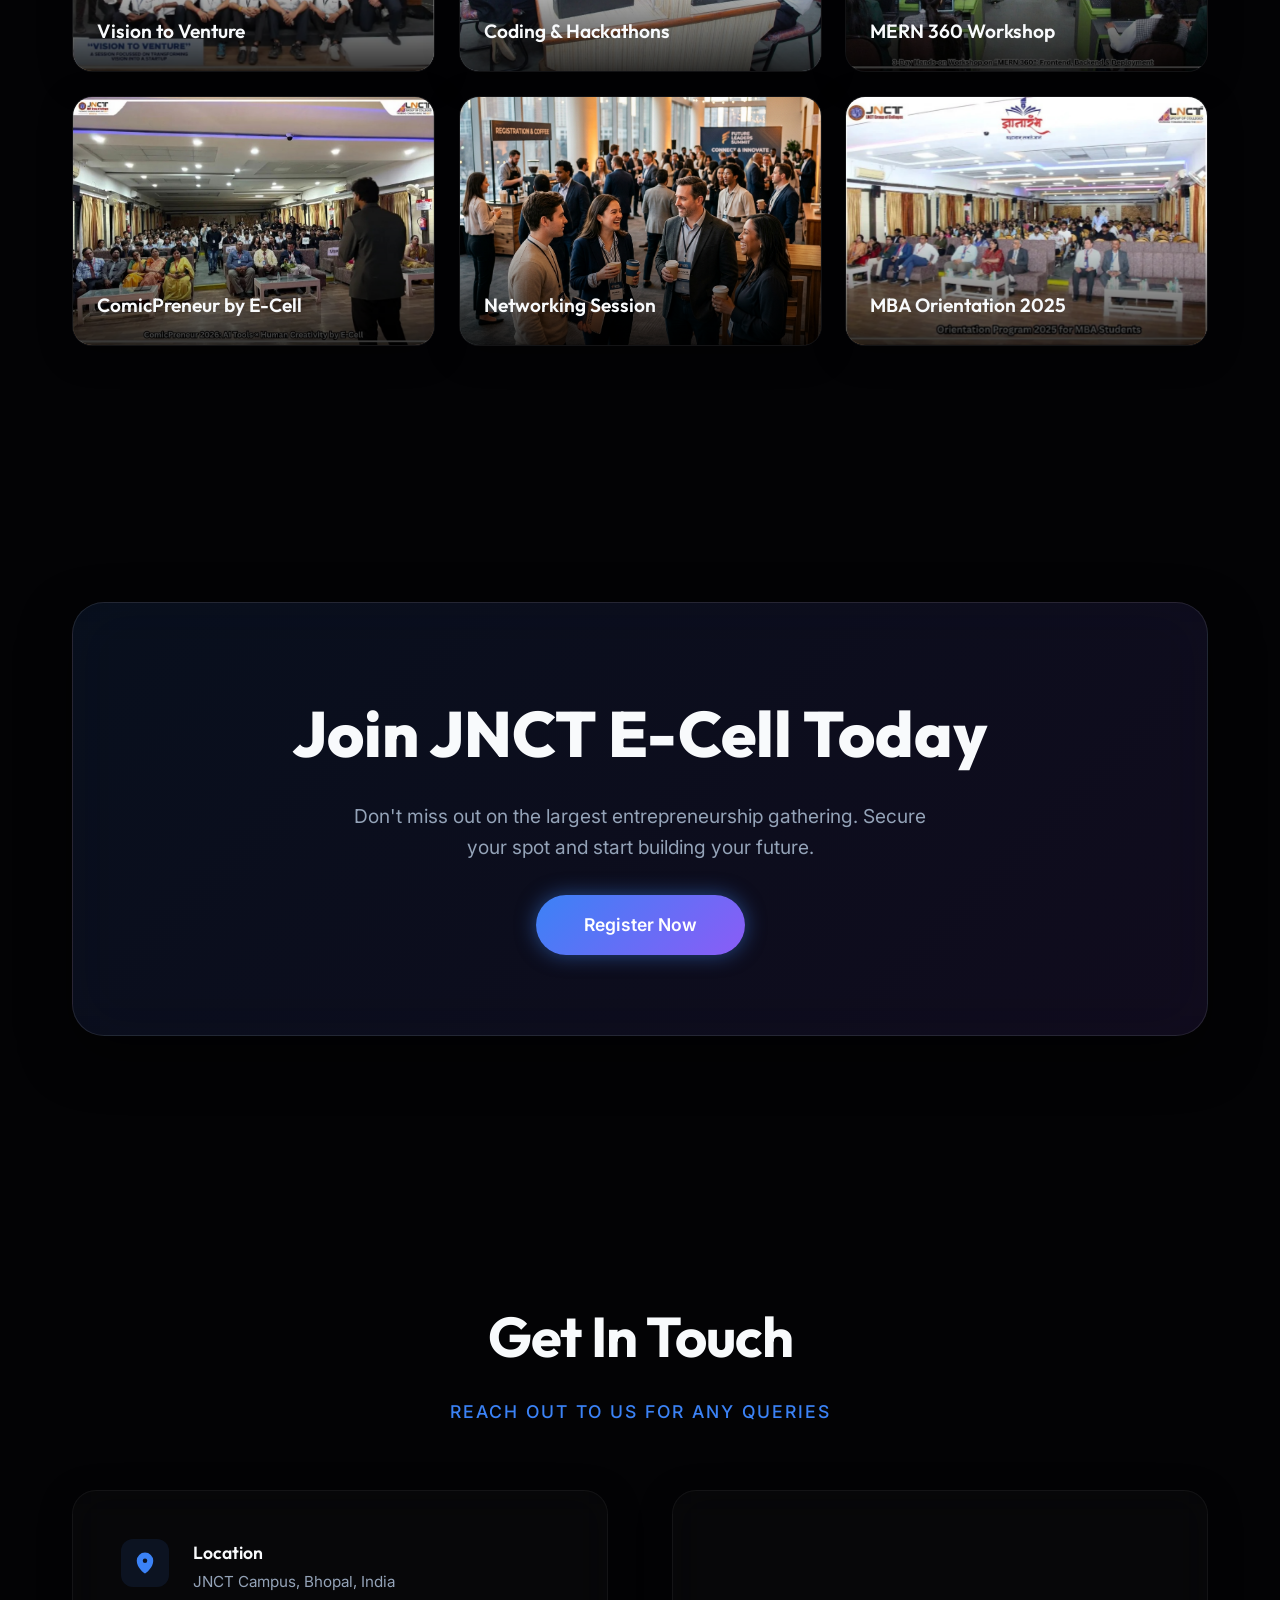
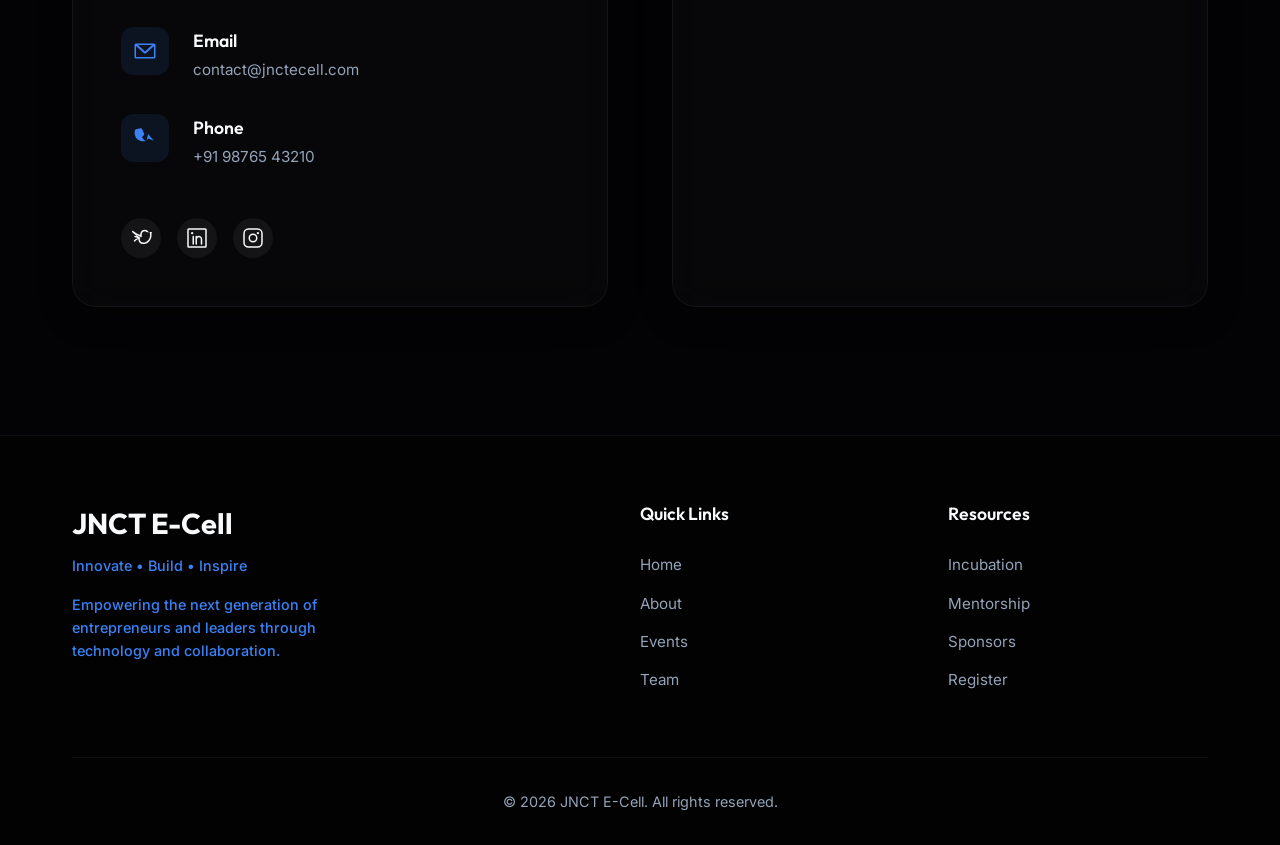
==== commit 7df47d42: "Add files via upload Updated JNCT E-Cell Website" ====
--- a/index.html
+++ b/index.html
@@ -3,38 +3,41 @@
 <head>
     <meta charset="UTF-8">
     <meta name="viewport" content="width=device-width, initial-scale=1.0">
-    <title>E-Summit 2026 | Innovate. Build. Lead.</title>
-    <meta name="description" content="E-Summit 2026: Join the ultimate Entrepreneurship Summit. Innovate, Build, and Lead with industry experts, startups, and top mentors.">
+    <title>JNCT E-Cell | Innovate. Build. Inspire.</title>
+    <meta name="description" content="JNCT E-Cell: The ultimate Entrepreneurship Cell. Innovate, Build, and Inspire with industry experts, startups, and top mentors.">
     <link rel="preconnect" href="https://fonts.googleapis.com">
     <link rel="preconnect" href="https://fonts.gstatic.com" crossorigin>
     <link href="https://fonts.googleapis.com/css2?family=Outfit:wght@300;400;500;600;700;800&family=Inter:wght@400;500;600&display=swap" rel="stylesheet">
     <link rel="stylesheet" href="style.css">
 </head>
 <body>
-    <!-- Background Elements -->
-    <div class="bg-gradient-orb orb-1"></div>
-    <div class="bg-gradient-orb orb-2"></div>
+    <!-- Premium Gradient Background -->
+    <div class="bg-gradient-mesh"></div>
     <div class="bg-noise"></div>
+
+    <!-- Floating Particles -->
+    <div class="particles" id="particles"></div>
 
     <!-- Navbar -->
     <nav id="navbar">
         <div class="container nav-container">
             <a href="#home" class="logo">
-                <div class="logo-icon"></div>
-                E-Summit<span>26</span>
+                <img src="logo.png" alt="JNCT E-Cell Logo" class="ecell-logo">
+                JNCT E-Cell
             </a>
             
             <ul class="nav-links">
                 <li><a href="#home" class="nav-link">Home</a></li>
                 <li><a href="#about" class="nav-link">About</a></li>
-                <li><a href="#highlights" class="nav-link">Highlights</a></li>
+                <li><a href="#highlights" class="nav-link">Events</a></li>
+                <li><a href="#team" class="nav-link">Team</a></li>
+                <li><a href="#gallery" class="nav-link">Gallery</a></li>
                 <li><a href="#speakers" class="nav-link">Speakers</a></li>
-                <li><a href="#timeline" class="nav-link">Timeline</a></li>
                 <li><a href="#contact" class="nav-link">Contact</a></li>
-                <li><a href="registration.html" class="btn btn-primary" style="padding: 0.4rem 1.2rem; font-size: 0.9rem;">Register Now</a></li>
+                <li><a href="registration.html" class="btn btn-primary nav-btn">Register Now</a></li>
             </ul>
 
-            <div class="hamburger">
+            <div class="hamburger" aria-label="Toggle navigation menu" role="button" tabindex="0">
                 <span class="bar"></span>
                 <span class="bar"></span>
                 <span class="bar"></span>
@@ -44,96 +47,251 @@
 
     <main>
         <!-- Hero Section -->
-        <section id="home" class="hero section-padding">
+        <section id="home" class="hero hero-centered section-padding">
             <div class="container hero-container">
                 <div class="hero-content animate-on-scroll fade-in">
-                    <span class="badge">E-Cell Presents</span>
-                    <h1 class="hero-title">E-Summit <span class="gradient-text">2026</span></h1>
-                    <h2 class="hero-tagline">Innovate. Build. Lead.</h2>
+                    <div class="hero-logo-container float-slow">
+                        <div class="hero-logo-glow"></div>
+                        <img src="logo.png" alt="JNCT E-Cell Logo" class="hero-main-logo">
+                    </div>
+                    
+                    <h1 class="hero-title">E-Summit 2026</h1>
+                    <div style="font-family: var(--font-heading); font-size: 1.25rem; color: var(--text-secondary); font-weight: 500; margin-top: -0.5rem; margin-bottom: 1.5rem; letter-spacing: 2px; text-transform: uppercase;">Organized by JNCT E-Cell</div>
+                    <h2 class="hero-tagline">Innovate &bull; Build &bull; Inspire</h2>
                     <p class="hero-desc">
-                        Join the most anticipated entrepreneurship festival. Connect with visionary founders, investors, and industry experts. Spark your startup journey today.
+                        Empowering future entrepreneurs, innovators, and startup leaders through technology, creativity, and collaboration.
                     </p>
                     <div class="hero-buttons">
-                        <a href="registration.html" class="btn btn-primary">Register Now</a>
-                        <a href="#about" class="btn btn-outline">Learn More</a>
-                    </div>
-                </div>
-            </div>
-        </section>
-
-        <!-- About Section -->
+                        <a href="#highlights" class="btn btn-outline">Explore Events</a>
+                        <a href="registration.html" class="btn btn-glow">Register Now</a>
+                    </div>
+                </div>
+                
+                <div class="scroll-indicator animate-bounce">
+                    <a href="#about" aria-label="Scroll to About Section">
+                        <svg xmlns="http://www.w3.org/2000/svg" width="32" height="32" fill="currentColor" viewBox="0 0 256 256"><path d="M213.66,101.66l-80,80a8,8,0,0,1-11.32,0l-80-80A8,8,0,0,1,53.66,90.34L128,164.69l74.34-74.35a8,8,0,0,1,11.32,11.32Z"></path></svg>
+                    </a>
+                </div>
+            </div>
+        </section>
+
+        <!-- About Section (Two Column) -->
         <section id="about" class="about section-padding">
             <div class="container">
-                <div class="section-header animate-on-scroll slide-up">
-                    <h2 class="section-title">About E-Summit</h2>
-                    <p class="section-subtitle">Fostering the spirit of entrepreneurship</p>
-                </div>
-                
-                <div class="about-grid">
-                    <div class="about-card glass animate-on-scroll slide-up" style="transition-delay: 0.1s;">
-                        <div class="about-icon">
-                            <svg xmlns="http://www.w3.org/2000/svg" width="32" height="32" fill="currentColor" viewBox="0 0 256 256"><path d="M128,24A104,104,0,1,0,232,128,104.11,104.11,0,0,0,128,24Zm0,192a88,88,0,1,1,88-88A88.1,88.1,0,0,1,128,216Zm16-40a8,8,0,0,1-8,8,16,16,0,0,1-16-16V128a8,8,0,0,1,0-16,16,16,0,0,1,16,16v40A8,8,0,0,1,144,176ZM112,84a12,12,0,1,1,12,12A12,12,0,0,1,112,84Z"></path></svg>
-                        </div>
-                        <h3>Who We Are</h3>
-                        <p>E-Summit 2026 is the flagship event that brings together the brightest minds in business and technology. It's a platform for networking, learning, and showcasing innovations.</p>
-                    </div>
-                    <div class="about-card glass animate-on-scroll slide-up" style="transition-delay: 0.2s;">
-                        <div class="about-icon">
-                            <svg xmlns="http://www.w3.org/2000/svg" width="32" height="32" fill="currentColor" viewBox="0 0 256 256"><path d="M240,96V200a16,16,0,0,1-16,16H32a16,16,0,0,1-16-16V96A16,16,0,0,1,32,80H64V64A16,16,0,0,1,80,48h96a16,16,0,0,1,16,16V80h32A16,16,0,0,1,240,96ZM80,64v16h96V64Zm144,32H32V200H224Z"></path></svg>
-                        </div>
-                        <h3>Our Mission</h3>
-                        <p>To cultivate an ecosystem that empowers students and early-stage entrepreneurs by providing them with resources, mentorship, and opportunities to scale.</p>
-                    </div>
-                    <div class="about-card glass animate-on-scroll slide-up" style="transition-delay: 0.3s;">
-                        <div class="about-icon">
-                            <svg xmlns="http://www.w3.org/2000/svg" width="32" height="32" fill="currentColor" viewBox="0 0 256 256"><path d="M243.31,136l-112-112a16,16,0,0,0-22.62,0l-112,112A8,8,0,0,0,8,149.66L120,37.66a11.3,11.3,0,0,1,16,0L248,149.66a8,8,0,0,0,11.31-11.31Z"></path></svg>
-                        </div>
-                        <h3>Our Vision</h3>
-                        <p>To be the leading catalyst for breakthrough innovations and to inspire the next generation of global leaders and changemakers.</p>
-                    </div>
-                </div>
-            </div>
-        </section>
-
-        <!-- Highlights Section -->
+                <div class="about-wrapper">
+                    <div class="about-left animate-on-scroll slide-right">
+                        <h2 class="section-title">About JNCT E-Cell</h2>
+                        <p class="section-subtitle">Fostering the spirit of entrepreneurship</p>
+                        <p class="about-lead">We are the driving force behind student innovation, transforming raw ideas into thriving startups.</p>
+                        <a href="#highlights" class="btn btn-outline mt-4">Discover More</a>
+                    </div>
+                    
+                    <div class="about-right">
+                        <div class="about-card glass animate-on-scroll slide-up">
+                            <div class="about-icon">
+                                <svg xmlns="http://www.w3.org/2000/svg" width="32" height="32" fill="currentColor" viewBox="0 0 256 256"><path d="M240,96V200a16,16,0,0,1-16,16H32a16,16,0,0,1-16-16V96A16,16,0,0,1,32,80H64V64A16,16,0,0,1,80,48h96a16,16,0,0,1,16,16V80h32A16,16,0,0,1,240,96ZM80,64v16h96V64Zm144,32H32V200H224Z"></path></svg>
+                            </div>
+                            <h3>Our Mission</h3>
+                            <p>To cultivate an ecosystem that empowers students and early-stage entrepreneurs by providing them with resources, mentorship, and opportunities to scale.</p>
+                        </div>
+                        <div class="about-card glass animate-on-scroll slide-up" style="transition-delay: 0.15s;">
+                            <div class="about-icon">
+                                <svg xmlns="http://www.w3.org/2000/svg" width="32" height="32" fill="currentColor" viewBox="0 0 256 256"><path d="M243.31,136l-112-112a16,16,0,0,0-22.62,0l-112,112A8,8,0,0,0,8,149.66L120,37.66a11.3,11.3,0,0,1,16,0L248,149.66a8,8,0,0,0,11.31-11.31Z"></path></svg>
+                            </div>
+                            <h3>Our Vision</h3>
+                            <p>To be the leading catalyst for breakthrough innovations and to inspire the next generation of global leaders and changemakers.</p>
+                        </div>
+                        <div class="about-card glass animate-on-scroll slide-up" style="transition-delay: 0.3s;">
+                            <div class="about-icon">
+                                <svg xmlns="http://www.w3.org/2000/svg" width="32" height="32" fill="currentColor" viewBox="0 0 256 256"><path d="M128,24A104,104,0,1,0,232,128,104.11,104.11,0,0,0,128,24Zm0,192a88,88,0,1,1,88-88A88.1,88.1,0,0,1,128,216Zm16-40a8,8,0,0,1-8,8,16,16,0,0,1-16-16V128a8,8,0,0,1,0-16,16,16,0,0,1,16,16v40A8,8,0,0,1,144,176ZM112,84a12,12,0,1,1,12,12A12,12,0,0,1,112,84Z"></path></svg>
+                            </div>
+                            <h3>Why JNCT E-Cell?</h3>
+                            <p>We bridge the gap between academia and industry. Offering exclusive networking, angel investor connections, and premium incubation spaces.</p>
+                        </div>
+                    </div>
+                </div>
+            </div>
+        </section>
+
+        <!-- Statistics Section -->
+        <section id="statistics" class="statistics section-padding">
+            <div class="container">
+                <div class="stats-grid">
+                    <div class="stat-card glass animate-on-scroll scale-up">
+                        <div class="stat-icon" style="color: var(--primary-color); margin-bottom: 1rem;"><svg xmlns="http://www.w3.org/2000/svg" width="40" height="40" fill="currentColor" viewBox="0 0 256 256"><path d="M128,24A104,104,0,1,0,232,128,104.11,104.11,0,0,0,128,24Zm0,192a88,88,0,1,1,88-88A88.1,88.1,0,0,1,128,216Zm16-40a8,8,0,0,1-8,8,16,16,0,0,1-16-16V128a8,8,0,0,1,0-16,16,16,0,0,1,16,16v40A8,8,0,0,1,144,176ZM112,84a12,12,0,1,1,12,12A12,12,0,0,1,112,84Z"></path></svg></div>
+                        <div style="display: flex; align-items: baseline; justify-content: center;">
+                            <h2 class="stat-number" data-target="50000">0</h2>
+                            <span class="stat-plus">+</span>
+                        </div>
+                        <p class="stat-label">Students</p>
+                    </div>
+                    <div class="stat-card glass animate-on-scroll scale-up" style="transition-delay: 0.1s;">
+                        <div class="stat-icon" style="color: var(--accent-color); margin-bottom: 1rem;"><svg xmlns="http://www.w3.org/2000/svg" width="40" height="40" fill="currentColor" viewBox="0 0 256 256"><path d="M216,40H40A16,16,0,0,0,24,56V176a16,16,0,0,0,16,16H112v24H80a8,8,0,0,0,0,16h96a8,8,0,0,0,0-16H144V192h72a16,16,0,0,0,16-16V56A16,16,0,0,0,216,40Zm0,136H40V56H216V176Z"></path></svg></div>
+                        <div style="display: flex; align-items: baseline; justify-content: center;">
+                            <h2 class="stat-number" data-target="100">0</h2>
+                            <span class="stat-plus">+</span>
+                        </div>
+                        <p class="stat-label">Events</p>
+                    </div>
+                    <div class="stat-card glass animate-on-scroll scale-up" style="transition-delay: 0.2s;">
+                        <div class="stat-icon" style="color: var(--secondary-color); margin-bottom: 1rem;"><svg xmlns="http://www.w3.org/2000/svg" width="40" height="40" fill="currentColor" viewBox="0 0 256 256"><path d="M243.31,136l-112-112a16,16,0,0,0-22.62,0l-112,112A8,8,0,0,0,8,149.66L120,37.66a11.3,11.3,0,0,1,16,0L248,149.66a8,8,0,0,0,11.31-11.31Z"></path></svg></div>
+                        <div style="display: flex; align-items: baseline; justify-content: center;">
+                            <h2 class="stat-number" data-target="50">0</h2>
+                            <span class="stat-plus">+</span>
+                        </div>
+                        <p class="stat-label">Mentors</p>
+                    </div>
+                    <div class="stat-card glass animate-on-scroll scale-up" style="transition-delay: 0.3s;">
+                        <div class="stat-icon" style="color: var(--primary-color); margin-bottom: 1rem;"><svg xmlns="http://www.w3.org/2000/svg" width="40" height="40" fill="currentColor" viewBox="0 0 256 256"><path d="M240,96V200a16,16,0,0,1-16,16H32a16,16,0,0,1-16-16V96A16,16,0,0,1,32,80H64V64A16,16,0,0,1,80,48h96a16,16,0,0,1,16,16V80h32A16,16,0,0,1,240,96ZM80,64v16h96V64Zm144,32H32V200H224Z"></path></svg></div>
+                        <div style="display: flex; align-items: baseline; justify-content: center;">
+                            <h2 class="stat-number" data-target="200">0</h2>
+                            <span class="stat-plus">+</span>
+                        </div>
+                        <p class="stat-label">Startups Connected</p>
+                    </div>
+                </div>
+            </div>
+        </section>
+
+        <!-- Highlights / Events Section -->
         <section id="highlights" class="highlights section-padding">
             <div class="container">
-                <div class="section-header animate-on-scroll slide-up">
+                <div class="section-header animate-on-scroll slide-up text-center">
                     <h2 class="section-title">Event Highlights</h2>
-                    <p class="section-subtitle">What to expect at E-Summit 2026</p>
-                </div>
-                
-                <div class="highlights-grid">
-                    <div class="highlight-card glass animate-on-scroll scale-up">
-                        <div class="highlight-icon">
-                            <svg xmlns="http://www.w3.org/2000/svg" width="40" height="40" fill="currentColor" viewBox="0 0 256 256"><path d="M216.5,84.14A16,16,0,0,0,208,72H168V48a16,16,0,0,0-16-16H104A16,16,0,0,0,88,48V72H48a16,16,0,0,0-8.5,12.14A105.74,105.74,0,0,0,105,178.69a101,101,0,0,0,46,0,105.74,105.74,0,0,0,65.5-94.55ZM104,48h48V72H104Zm100.86,41.42A90,90,0,0,1,132.32,162a84.94,84.94,0,0,1-8.62,0,90,90,0,0,1-72.54-72.54A86.53,86.53,0,0,1,53.86,72h148.3A86.53,86.53,0,0,1,204.86,89.42ZM224,192a8,8,0,0,1-8,8H40a8,8,0,0,1,0-16H216A8,8,0,0,1,224,192Z"></path></svg>
-                        </div>
-                        <h3>Startup Pitching</h3>
-                        <p>Pitch your innovative ideas to top tier VCs and angel investors. Secure funding and propel your startup to the next level.</p>
-                    </div>
-                    
-                    <div class="highlight-card glass animate-on-scroll scale-up" style="transition-delay: 0.1s;">
-                        <div class="highlight-icon">
-                            <svg xmlns="http://www.w3.org/2000/svg" width="40" height="40" fill="currentColor" viewBox="0 0 256 256"><path d="M216,40H40A16,16,0,0,0,24,56V176a16,16,0,0,0,16,16H112v24H80a8,8,0,0,0,0,16h96a8,8,0,0,0,0-16H144V192h72a16,16,0,0,0,16-16V56A16,16,0,0,0,216,40Zm0,136H40V56H216V176Z"></path></svg>
-                        </div>
+                    <p class="section-subtitle">A curated ecosystem of opportunities</p>
+                </div>
+                
+                <div class="events-grid">
+                    <div class="event-card glass-premium animate-on-scroll slide-up">
+                        <div class="event-icon">🚀</div>
+                        <h3>Startup Incubation</h3>
+                        <p>Turn your prototype into a product. Get access to workspaces, cloud credits, and dedicated mentors.</p>
+                    </div>
+                    
+                    <div class="event-card glass-premium animate-on-scroll slide-up" style="transition-delay: 0.1s;">
+                        <div class="event-icon">💻</div>
+                        <h3>Hackathons</h3>
+                        <p>48-hour coding sprints to solve real-world problems. Build, break, and win massive prize pools.</p>
+                    </div>
+
+                    <div class="event-card glass-premium animate-on-scroll slide-up" style="transition-delay: 0.2s;">
+                        <div class="event-icon">🛠️</div>
                         <h3>Workshops</h3>
-                        <p>Hands-on sessions led by industry experts covering tech trends, product management, marketing, and business strategy.</p>
-                    </div>
-
-                    <div class="highlight-card glass animate-on-scroll scale-up" style="transition-delay: 0.2s;">
-                        <div class="highlight-icon">
-                            <svg xmlns="http://www.w3.org/2000/svg" width="40" height="40" fill="currentColor" viewBox="0 0 256 256"><path d="M128,136a40,40,0,1,0-40-40A40,40,0,0,0,128,136Zm0-64a24,24,0,1,1-24,24A24,24,0,0,1,128,72ZM60,200a8,8,0,0,1,0-16c27.18,0,49.52-16.76,68-35a8,8,0,0,1,11.32,11.32c-20.19,20-44.59,39.68-79.32,39.68Zm136,0c-34.73,0-59.13-19.68-79.32-39.68a8,8,0,0,1,11.32-11.32c18.48,18.24,40.82,35,68,35a8,8,0,0,1,0,16Z"></path></svg>
-                        </div>
+                        <p>Hands-on sessions led by industry experts covering tech trends, product management, and business strategy.</p>
+                    </div>
+
+                    <div class="event-card glass-premium animate-on-scroll slide-up" style="transition-delay: 0.3s;">
+                        <div class="event-icon">🤝</div>
                         <h3>Networking</h3>
-                        <p>Connect with like-minded peers, potential co-founders, and industry stalwarts during dedicated networking sessions.</p>
-                    </div>
-
-                    <div class="highlight-card glass animate-on-scroll scale-up" style="transition-delay: 0.3s;">
-                        <div class="highlight-icon">
-                            <svg xmlns="http://www.w3.org/2000/svg" width="40" height="40" fill="currentColor" viewBox="0 0 256 256"><path d="M240,88a16,16,0,0,0-16-16H200V64a16,16,0,0,0-16-16H72A16,16,0,0,0,56,64V72H32A16,16,0,0,0,16,88v24a48.05,48.05,0,0,0,48,48H76.34A64.12,64.12,0,0,0,120,206.6V224h-8a8,8,0,0,0,0,16h32a8,8,0,0,0,0-16h-8V206.6A64.12,64.12,0,0,0,179.66,160H192a48.05,48.05,0,0,0,48-48ZM64,144A32,32,0,0,1,32,112V88H56v49.19C58.55,139.73,61.21,142,64,144Zm120-16a48.05,48.05,0,0,1-112,0V64H184ZM192,144c2.79-2,5.45-4.27,8-6.81V88h24v24A32,32,0,0,1,192,144Z"></path></svg>
-                        </div>
+                        <p>Connect with like-minded peers, potential co-founders, and industry stalwarts during dedicated sessions.</p>
+                    </div>
+                    
+                    <div class="event-card glass-premium animate-on-scroll slide-up" style="transition-delay: 0.4s;">
+                        <div class="event-icon">🏆</div>
                         <h3>Competitions</h3>
-                        <p>Engage in thrilling case studies, hackathons, and B-plan competitions with massive prize pools and accolades.</p>
+                        <p>Engage in thrilling case studies and B-plan competitions with accolades from top VCs.</p>
+                    </div>
+                    
+                    <div class="event-card glass-premium animate-on-scroll slide-up" style="transition-delay: 0.5s;">
+                        <div class="event-icon">🎙️</div>
+                        <h3>Pitching Sessions</h3>
+                        <p>Pitch your innovative ideas to top tier VCs and angel investors. Secure funding and propel your startup.</p>
+                    </div>
+                </div>
+            </div>
+        </section>
+
+        <!-- Team Section -->
+        <section id="team" class="team section-padding">
+            <div class="container">
+                <div class="section-header animate-on-scroll slide-up text-center">
+                    <h2 class="section-title">Core Team</h2>
+                    <p class="section-subtitle">The minds behind JNCT E-Cell</p>
+                </div>
+                
+                <div class="team-grid">
+                    <!-- Faculty -->
+                    <div class="team-card glass animate-on-scroll scale-up">
+                        <div class="team-img-wrapper">
+                            <div class="img-placeholder bg-gradient-1" style="display: flex; align-items: center; justify-content: center;">
+                                <svg xmlns="http://www.w3.org/2000/svg" width="80" height="80" fill="rgba(255,255,255,0.7)" viewBox="0 0 256 256"><path d="M230.92,212c-15.23-26.33-38.7-45.21-66.09-54.16a72,72,0,1,0-73.66,0C63.78,166.78,40.31,185.66,25.08,212a8,8,0,1,0,13.85,8c18.84-32.56,52.14-52,89.07-52s70.23,19.44,89.07,52a8,8,0,1,0,13.85-8ZM72,96a56,56,0,1,1,56,56A56.06,56.06,0,0,1,72,96Z"></path></svg>
+                            </div>
+                        </div>
+                        <div class="team-info">
+                            <h3>Faculty Coordinator</h3>
+                            <p class="team-role">E-Cell Faculty Coordinator</p>
+                            <a href="javascript:void(0)" class="team-social" aria-label="Team member LinkedIn profile"><svg xmlns="http://www.w3.org/2000/svg" width="24" height="24" fill="currentColor" viewBox="0 0 256 256"><path d="M216,24H40A16,16,0,0,0,24,40V216a16,16,0,0,0,16,16H216a16,16,0,0,0,16-16V40A16,16,0,0,0,216,24Zm0,192H40V40H216V216ZM96,112v80a8,8,0,0,1-16,0V112a8,8,0,0,1,16,0Zm88,28v52a8,8,0,0,1-16,0V140a20,20,0,0,0-40,0v52a8,8,0,0,1-16,0V112a8,8,0,0,1,15.79-1.78A36,36,0,0,1,184,140ZM88,76a12,12,0,1,1-12-12A12,12,0,0,1,88,76Z"></path></svg></a>
+                        </div>
+                    </div>
+                    
+                    <!-- President -->
+                    <div class="team-card glass animate-on-scroll scale-up" style="transition-delay: 0.1s;">
+                        <div class="team-img-wrapper">
+                            <div class="img-placeholder bg-gradient-2" style="display: flex; align-items: center; justify-content: center;">
+                                <svg xmlns="http://www.w3.org/2000/svg" width="80" height="80" fill="rgba(255,255,255,0.7)" viewBox="0 0 256 256"><path d="M230.92,212c-15.23-26.33-38.7-45.21-66.09-54.16a72,72,0,1,0-73.66,0C63.78,166.78,40.31,185.66,25.08,212a8,8,0,1,0,13.85,8c18.84-32.56,52.14-52,89.07-52s70.23,19.44,89.07,52a8,8,0,1,0,13.85-8ZM72,96a56,56,0,1,1,56,56A56.06,56.06,0,0,1,72,96Z"></path></svg>
+                            </div>
+                        </div>
+                        <div class="team-info">
+                            <h3>Kavyansh Gupta</h3>
+                            <p class="team-role">E-Cell President</p>
+                            <a href="javascript:void(0)" class="team-social" aria-label="Team member LinkedIn profile"><svg xmlns="http://www.w3.org/2000/svg" width="24" height="24" fill="currentColor" viewBox="0 0 256 256"><path d="M216,24H40A16,16,0,0,0,24,40V216a16,16,0,0,0,16,16H216a16,16,0,0,0,16-16V40A16,16,0,0,0,216,24Zm0,192H40V40H216V216ZM96,112v80a8,8,0,0,1-16,0V112a8,8,0,0,1,16,0Zm88,28v52a8,8,0,0,1-16,0V140a20,20,0,0,0-40,0v52a8,8,0,0,1-16,0V112a8,8,0,0,1,15.79-1.78A36,36,0,0,1,184,140ZM88,76a12,12,0,1,1-12-12A12,12,0,0,1,88,76Z"></path></svg></a>
+                        </div>
+                    </div>
+
+                    <!-- Vice President -->
+                    <div class="team-card glass animate-on-scroll scale-up" style="transition-delay: 0.2s;">
+                        <div class="team-img-wrapper">
+                            <div class="img-placeholder bg-gradient-3" style="display: flex; align-items: center; justify-content: center;">
+                                <svg xmlns="http://www.w3.org/2000/svg" width="80" height="80" fill="rgba(255,255,255,0.7)" viewBox="0 0 256 256"><path d="M230.92,212c-15.23-26.33-38.7-45.21-66.09-54.16a72,72,0,1,0-73.66,0C63.78,166.78,40.31,185.66,25.08,212a8,8,0,1,0,13.85,8c18.84-32.56,52.14-52,89.07-52s70.23,19.44,89.07,52a8,8,0,1,0,13.85-8ZM72,96a56,56,0,1,1,56,56A56.06,56.06,0,0,1,72,96Z"></path></svg>
+                            </div>
+                        </div>
+                        <div class="team-info">
+                            <h3>Manas</h3>
+                            <p class="team-role">E-Cell Vice President</p>
+                            <a href="javascript:void(0)" class="team-social" aria-label="Team member LinkedIn profile"><svg xmlns="http://www.w3.org/2000/svg" width="24" height="24" fill="currentColor" viewBox="0 0 256 256"><path d="M216,24H40A16,16,0,0,0,24,40V216a16,16,0,0,0,16,16H216a16,16,0,0,0,16-16V40A16,16,0,0,0,216,24Zm0,192H40V40H216V216ZM96,112v80a8,8,0,0,1-16,0V112a8,8,0,0,1,16,0Zm88,28v52a8,8,0,0,1-16,0V140a20,20,0,0,0-40,0v52a8,8,0,0,1-16,0V112a8,8,0,0,1,15.79-1.78A36,36,0,0,1,184,140ZM88,76a12,12,0,1,1-12-12A12,12,0,0,1,88,76Z"></path></svg></a>
+                        </div>
+                    </div>
+
+                    <!-- Tech Team -->
+                    <div class="team-card glass animate-on-scroll scale-up" style="transition-delay: 0.3s;">
+                        <div class="team-img-wrapper">
+                            <div class="img-placeholder bg-gradient-4" style="display: flex; align-items: center; justify-content: center;">
+                                <svg xmlns="http://www.w3.org/2000/svg" width="80" height="80" fill="rgba(255,255,255,0.7)" viewBox="0 0 256 256"><path d="M230.92,212c-15.23-26.33-38.7-45.21-66.09-54.16a72,72,0,1,0-73.66,0C63.78,166.78,40.31,185.66,25.08,212a8,8,0,1,0,13.85,8c18.84-32.56,52.14-52,89.07-52s70.23,19.44,89.07,52a8,8,0,1,0,13.85-8ZM72,96a56,56,0,1,1,56,56A56.06,56.06,0,0,1,72,96Z"></path></svg>
+                            </div>
+                        </div>
+                        <div class="team-info">
+                            <h3>Technical Lead</h3>
+                            <p class="team-role">Web & Technical Team</p>
+                            <a href="javascript:void(0)" class="team-social" aria-label="Team member LinkedIn profile"><svg xmlns="http://www.w3.org/2000/svg" width="24" height="24" fill="currentColor" viewBox="0 0 256 256"><path d="M216,24H40A16,16,0,0,0,24,40V216a16,16,0,0,0,16,16H216a16,16,0,0,0,16-16V40A16,16,0,0,0,216,24Zm0,192H40V40H216V216ZM96,112v80a8,8,0,0,1-16,0V112a8,8,0,0,1,16,0Zm88,28v52a8,8,0,0,1-16,0V140a20,20,0,0,0-40,0v52a8,8,0,0,1-16,0V112a8,8,0,0,1,15.79-1.78A36,36,0,0,1,184,140ZM88,76a12,12,0,1,1-12-12A12,12,0,0,1,88,76Z"></path></svg></a>
+                        </div>
+                    </div>
+                    
+                    <!-- Event Management -->
+                    <div class="team-card glass animate-on-scroll scale-up" style="transition-delay: 0.4s;">
+                        <div class="team-img-wrapper">
+                            <div class="img-placeholder bg-gradient-5" style="display: flex; align-items: center; justify-content: center;">
+                                <svg xmlns="http://www.w3.org/2000/svg" width="80" height="80" fill="rgba(255,255,255,0.7)" viewBox="0 0 256 256"><path d="M230.92,212c-15.23-26.33-38.7-45.21-66.09-54.16a72,72,0,1,0-73.66,0C63.78,166.78,40.31,185.66,25.08,212a8,8,0,1,0,13.85,8c18.84-32.56,52.14-52,89.07-52s70.23,19.44,89.07,52a8,8,0,1,0,13.85-8ZM72,96a56,56,0,1,1,56,56A56.06,56.06,0,0,1,72,96Z"></path></svg>
+                            </div>
+                        </div>
+                        <div class="team-info">
+                            <h3>Event Coordinator</h3>
+                            <p class="team-role">Event Management Team</p>
+                            <a href="javascript:void(0)" class="team-social" aria-label="Team member LinkedIn profile"><svg xmlns="http://www.w3.org/2000/svg" width="24" height="24" fill="currentColor" viewBox="0 0 256 256"><path d="M216,24H40A16,16,0,0,0,24,40V216a16,16,0,0,0,16,16H216a16,16,0,0,0,16-16V40A16,16,0,0,0,216,24Zm0,192H40V40H216V216ZM96,112v80a8,8,0,0,1-16,0V112a8,8,0,0,1,16,0Zm88,28v52a8,8,0,0,1-16,0V140a20,20,0,0,0-40,0v52a8,8,0,0,1-16,0V112a8,8,0,0,1,15.79-1.78A36,36,0,0,1,184,140ZM88,76a12,12,0,1,1-12-12A12,12,0,0,1,88,76Z"></path></svg></a>
+                        </div>
+                    </div>
+                    
+                    <!-- Marketing -->
+                    <div class="team-card glass animate-on-scroll scale-up" style="transition-delay: 0.5s;">
+                        <div class="team-img-wrapper">
+                            <div class="img-placeholder bg-gradient-6" style="display: flex; align-items: center; justify-content: center;">
+                                <svg xmlns="http://www.w3.org/2000/svg" width="80" height="80" fill="rgba(255,255,255,0.7)" viewBox="0 0 256 256"><path d="M230.92,212c-15.23-26.33-38.7-45.21-66.09-54.16a72,72,0,1,0-73.66,0C63.78,166.78,40.31,185.66,25.08,212a8,8,0,1,0,13.85,8c18.84-32.56,52.14-52,89.07-52s70.23,19.44,89.07,52a8,8,0,1,0,13.85-8ZM72,96a56,56,0,1,1,56,56A56.06,56.06,0,0,1,72,96Z"></path></svg>
+                            </div>
+                        </div>
+                        <div class="team-info">
+                            <h3>Marketing Lead</h3>
+                            <p class="team-role">Marketing & Outreach Team</p>
+                            <a href="javascript:void(0)" class="team-social" aria-label="Team member LinkedIn profile"><svg xmlns="http://www.w3.org/2000/svg" width="24" height="24" fill="currentColor" viewBox="0 0 256 256"><path d="M216,24H40A16,16,0,0,0,24,40V216a16,16,0,0,0,16,16H216a16,16,0,0,0,16-16V40A16,16,0,0,0,216,24Zm0,192H40V40H216V216ZM96,112v80a8,8,0,0,1-16,0V112a8,8,0,0,1,16,0Zm88,28v52a8,8,0,0,1-16,0V140a20,20,0,0,0-40,0v52a8,8,0,0,1-16,0V112a8,8,0,0,1,15.79-1.78A36,36,0,0,1,184,140ZM88,76a12,12,0,1,1-12-12A12,12,0,0,1,88,76Z"></path></svg></a>
+                        </div>
                     </div>
                 </div>
             </div>
@@ -142,151 +300,152 @@
         <!-- Speakers Section -->
         <section id="speakers" class="speakers section-padding">
             <div class="container">
-                <div class="section-header animate-on-scroll slide-up">
-                    <h2 class="section-title">Keynote Speakers</h2>
-                    <p class="section-subtitle">Learn from industry stalwarts</p>
+                <div class="section-header animate-on-scroll slide-up text-center">
+                    <h2 class="section-title">Leadership & Vision</h2>
+                    <p class="section-subtitle">Meet the visionary leaders whose guidance, innovation, and commitment continue to shape the future of JNCT and inspire the next generation of entrepreneurs.</p>
                 </div>
                 
                 <div class="speakers-grid">
-                    <div class="speaker-card glass animate-on-scroll slide-up">
-                        <div class="speaker-img-wrapper">
-                            <div class="speaker-placeholder img-placeholder-1"></div>
+                    <div class="speaker-profile glass animate-on-scroll slide-up">
+                        <div class="speaker-img-wrapper" style="border-radius: 50%; width: 180px; height: 180px;">
+                            <img src="jai_narain_chouksey.jpg" alt="Shri Jai Narain Chouksey" style="width: 100%; height: 100%; object-fit: cover; border-radius: 50%;" onerror="this.src='logo.png'" loading="lazy">
                         </div>
                         <div class="speaker-info">
-                            <h3>John Doe</h3>
-                            <p class="speaker-designation">Founder & CEO, TechNova</p>
-                            <p class="speaker-desc">Pioneer in AI-driven sustainable energy solutions. Sharing insights on the future of green tech.</p>
-                        </div>
-                    </div>
-                    
-                    <div class="speaker-card glass animate-on-scroll slide-up" style="transition-delay: 0.1s;">
-                        <div class="speaker-img-wrapper">
-                            <div class="speaker-placeholder img-placeholder-2"></div>
+                            <h3>Shri Jai Narain Chouksey</h3>
+                            <p class="speaker-designation">Chairman, LNCT Group & Founder</p>
+                            <p class="speaker-desc">A visionary educationist and Founder of the LNCT Group, Shri Jai Narain Chouksey has dedicated his life to empowering students through quality education, innovation, leadership, and entrepreneurship. His vision continues to inspire future engineers, innovators, and startup founders.</p>
+                            <a href="javascript:void(0)" class="speaker-linkedin" aria-label="Speaker LinkedIn profile"><svg xmlns="http://www.w3.org/2000/svg" width="20" height="20" fill="currentColor" viewBox="0 0 256 256"><path d="M216,24H40A16,16,0,0,0,24,40V216a16,16,0,0,0,16,16H216a16,16,0,0,0,16-16V40A16,16,0,0,0,216,24Zm0,192H40V40H216V216ZM96,112v80a8,8,0,0,1-16,0V112a8,8,0,0,1,16,0Zm88,28v52a8,8,0,0,1-16,0V140a20,20,0,0,0-40,0v52a8,8,0,0,1-16,0V112a8,8,0,0,1,15.79-1.78A36,36,0,0,1,184,140ZM88,76a12,12,0,1,1-12-12A12,12,0,0,1,88,76Z"></path></svg></a>
+                        </div>
+                    </div>
+                    
+                    <div class="speaker-profile glass animate-on-scroll slide-up" style="transition-delay: 0.1s;">
+                        <div class="speaker-img-wrapper" style="border-radius: 50%; width: 180px; height: 180px;">
+                            <div class="speaker-placeholder bg-gradient-3" style="display: flex; align-items: center; justify-content: center; width: 100%; height: 100%;">
+                                <svg xmlns="http://www.w3.org/2000/svg" width="90" height="90" fill="rgba(255,255,255,0.7)" viewBox="0 0 256 256"><path d="M230.92,212c-15.23-26.33-38.7-45.21-66.09-54.16a72,72,0,1,0-73.66,0C63.78,166.78,40.31,185.66,25.08,212a8,8,0,1,0,13.85,8c18.84-32.56,52.14-52,89.07-52s70.23,19.44,89.07,52a8,8,0,1,0,13.85-8ZM72,96a56,56,0,1,1,56,56A56.06,56.06,0,0,1,72,96Z"></path></svg>
+                            </div>
                         </div>
                         <div class="speaker-info">
-                            <h3>Jane Smith</h3>
-                            <p class="speaker-designation">Managing Partner, Alpha Ventures</p>
-                            <p class="speaker-desc">Veteran investor with a portfolio of 50+ successful unicorns. Demystifying the fundraising process.</p>
-                        </div>
-                    </div>
-
-                    <div class="speaker-card glass animate-on-scroll slide-up" style="transition-delay: 0.2s;">
-                        <div class="speaker-img-wrapper">
-                            <div class="speaker-placeholder img-placeholder-3"></div>
+                            <h3>Dr. Ravi Shankar Mishra</h3>
+                            <p class="speaker-designation">Director, JNCT</p>
+                            <p class="speaker-desc">An accomplished academic leader dedicated to excellence in technical education, innovation, research, and institutional development. His leadership continues to inspire students toward academic excellence and professional growth.</p>
+                            <a href="javascript:void(0)" class="speaker-linkedin" aria-label="Speaker LinkedIn profile"><svg xmlns="http://www.w3.org/2000/svg" width="20" height="20" fill="currentColor" viewBox="0 0 256 256"><path d="M216,24H40A16,16,0,0,0,24,40V216a16,16,0,0,0,16,16H216a16,16,0,0,0,16-16V40A16,16,0,0,0,216,24Zm0,192H40V40H216V216ZM96,112v80a8,8,0,0,1-16,0V112a8,8,0,0,1,16,0Zm88,28v52a8,8,0,0,1-16,0V140a20,20,0,0,0-40,0v52a8,8,0,0,1-16,0V112a8,8,0,0,1,15.79-1.78A36,36,0,0,1,184,140ZM88,76a12,12,0,1,1-12-12A12,12,0,0,1,88,76Z"></path></svg></a>
+                        </div>
+                    </div>
+
+                    <div class="speaker-profile glass animate-on-scroll slide-up" style="transition-delay: 0.2s;">
+                        <div class="speaker-img-wrapper" style="border-radius: 50%; width: 180px; height: 180px;">
+                            <div class="speaker-placeholder bg-gradient-4" style="display: flex; align-items: center; justify-content: center; width: 100%; height: 100%;">
+                                <svg xmlns="http://www.w3.org/2000/svg" width="90" height="90" fill="rgba(255,255,255,0.7)" viewBox="0 0 256 256"><path d="M230.92,212c-15.23-26.33-38.7-45.21-66.09-54.16a72,72,0,1,0-73.66,0C63.78,166.78,40.31,185.66,25.08,212a8,8,0,1,0,13.85,8c18.84-32.56,52.14-52,89.07-52s70.23,19.44,89.07,52a8,8,0,1,0,13.85-8ZM72,96a56,56,0,1,1,56,56A56.06,56.06,0,0,1,72,96Z"></path></svg>
+                            </div>
                         </div>
                         <div class="speaker-info">
-                            <h3>Alex Johnson</h3>
-                            <p class="speaker-designation">VP Product, InnovateX</p>
-                            <p class="speaker-desc">Expert in scaling products from 0 to 1 million users. Leading the workshop on product-market fit.</p>
-                        </div>
-                    </div>
-
-                    <div class="speaker-card glass animate-on-scroll slide-up" style="transition-delay: 0.3s;">
-                        <div class="speaker-img-wrapper">
-                            <div class="speaker-placeholder img-placeholder-4"></div>
-                        </div>
-                        <div class="speaker-info">
-                            <h3>Sarah Williams</h3>
-                            <p class="speaker-designation">Author & Entrepreneur</p>
-                            <p class="speaker-desc">Bestselling author on entrepreneurship psychology. Keynote on building resilience in founders.</p>
-                        </div>
-                    </div>
-                </div>
-            </div>
-        </section>
-
-        <!-- Timeline Section -->
-        <section id="timeline" class="timeline-section section-padding">
-            <div class="container">
-                <div class="section-header animate-on-scroll slide-up">
-                    <h2 class="section-title">Event Timeline</h2>
-                    <p class="section-subtitle">Two days of non-stop innovation</p>
-                </div>
-                
-                <div class="timeline">
-                    <div class="timeline-item animate-on-scroll slide-up">
-                        <div class="timeline-dot"></div>
-                        <div class="timeline-content glass">
-                            <span class="timeline-time">Day 1 - 09:00 AM</span>
-                            <h3>Opening Ceremony</h3>
-                            <p>Inaugural address by the Chief Guest, setting the stage for the ultimate entrepreneurial extravaganza.</p>
-                        </div>
-                    </div>
-                    
-                    <div class="timeline-item animate-on-scroll slide-up" style="transition-delay: 0.1s;">
-                        <div class="timeline-dot"></div>
-                        <div class="timeline-content glass">
-                            <span class="timeline-time">Day 1 - 11:30 AM</span>
-                            <h3>Workshops & Panels</h3>
-                            <p>Simultaneous sessions on tech, marketing, and finance led by industry veterans.</p>
-                        </div>
-                    </div>
-
-                    <div class="timeline-item animate-on-scroll slide-up" style="transition-delay: 0.2s;">
-                        <div class="timeline-dot"></div>
-                        <div class="timeline-content glass">
-                            <span class="timeline-time">Day 1 - 03:00 PM</span>
-                            <h3>Networking Session</h3>
-                            <p>High-tea networking with mentors, investors, and fellow startup enthusiasts.</p>
-                        </div>
-                    </div>
-
-                    <div class="timeline-item animate-on-scroll slide-up" style="transition-delay: 0.3s;">
-                        <div class="timeline-dot"></div>
-                        <div class="timeline-content glass">
-                            <span class="timeline-time">Day 2 - 10:00 AM</span>
-                            <h3>Startup Pitch (Finals)</h3>
-                            <p>Top 10 shortlisted startups pitch live to a panel of esteemed venture capitalists.</p>
-                        </div>
-                    </div>
-
-                    <div class="timeline-item animate-on-scroll slide-up" style="transition-delay: 0.4s;">
-                        <div class="timeline-dot"></div>
-                        <div class="timeline-content glass">
-                            <span class="timeline-time">Day 2 - 05:00 PM</span>
-                            <h3>Closing Ceremony</h3>
-                            <p>Award distribution, valedictory speech, and the official conclusion of E-Summit 2026.</p>
-                        </div>
-                    </div>
-                </div>
-            </div>
-        </section>
-
-        <!-- Statistics Section -->
-        <section id="statistics" class="statistics section-padding">
-            <div class="container">
-                <div class="stats-grid">
-                    <div class="stat-card glass animate-on-scroll scale-up">
-                        <h2 class="stat-number" data-target="5000">0</h2>
-                        <span class="stat-plus">+</span>
-                        <p class="stat-label">Participants</p>
-                    </div>
-                    <div class="stat-card glass animate-on-scroll scale-up" style="transition-delay: 0.1s;">
-                        <h2 class="stat-number" data-target="100">0</h2>
-                        <span class="stat-plus">+</span>
-                        <p class="stat-label">Startups</p>
-                    </div>
-                    <div class="stat-card glass animate-on-scroll scale-up" style="transition-delay: 0.2s;">
-                        <h2 class="stat-number" data-target="50">0</h2>
-                        <span class="stat-plus">+</span>
-                        <p class="stat-label">Mentors</p>
-                    </div>
-                    <div class="stat-card glass animate-on-scroll scale-up" style="transition-delay: 0.3s;">
-                        <h2 class="stat-number" data-target="20">0</h2>
-                        <span class="stat-plus">+</span>
-                        <p class="stat-label">Speakers</p>
-                    </div>
-                </div>
-            </div>
-        </section>
-
-        <!-- CTA / Contact Section -->
-        <section id="contact" class="cta-section section-padding">
-            <div class="container">
-                <div class="cta-box glass animate-on-scroll fade-in">
-                    <h2>Ready to Join E-Summit 2026?</h2>
-                    <p>Don't miss out on the largest entrepreneurship gathering of the year. Secure your spot now!</p>
-                    <a href="registration.html" class="btn btn-primary btn-large">Register Now</a>
+                            <h3>Dr. Netrapal Singh</h3>
+                            <p class="speaker-designation">Principal, JNCT</p>
+                            <p class="speaker-desc">A distinguished academician committed to quality education, student success, innovation, and holistic development while fostering excellence in engineering education.</p>
+                            <a href="javascript:void(0)" class="speaker-linkedin" aria-label="Speaker LinkedIn profile"><svg xmlns="http://www.w3.org/2000/svg" width="20" height="20" fill="currentColor" viewBox="0 0 256 256"><path d="M216,24H40A16,16,0,0,0,24,40V216a16,16,0,0,0,16,16H216a16,16,0,0,0,16-16V40A16,16,0,0,0,216,24Zm0,192H40V40H216V216ZM96,112v80a8,8,0,0,1-16,0V112a8,8,0,0,1,16,0Zm88,28v52a8,8,0,0,1-16,0V140a20,20,0,0,0-40,0v52a8,8,0,0,1-16,0V112a8,8,0,0,1,15.79-1.78A36,36,0,0,1,184,140ZM88,76a12,12,0,1,1-12-12A12,12,0,0,1,88,76Z"></path></svg></a>
+                        </div>
+                    </div>
+                </div>
+            </div>
+        </section>
+
+        <!-- Gallery Section -->
+        <section id="gallery" class="gallery section-padding">
+            <div class="container">
+                <div class="section-header animate-on-scroll slide-up text-center">
+                    <h2 class="section-title">Event Gallery</h2>
+                    <p class="section-subtitle">Moments from past summits</p>
+                </div>
+                
+                <div class="gallery-grid">
+                    <div class="gallery-item glass animate-on-scroll scale-up" style="position: relative;">
+                        <img src="new_event_3.jpg" alt="Vision to Venture" class="gallery-img" style="object-fit: cover;" loading="lazy">
+                        <div style="position: absolute; inset: 0; background: linear-gradient(to top, rgba(0,0,0,0.8), rgba(0,0,0,0) 50%); pointer-events: none;"></div>
+                        <h3 style="position: absolute; bottom: 1.5rem; left: 1.5rem; color: var(--text-primary); font-family: var(--font-heading); font-size: 1.2rem; font-weight: 600; margin: 0; z-index: 1; pointer-events: none;">Vision to Venture</h3>
+                    </div>
+                    <div class="gallery-item glass animate-on-scroll scale-up" style="transition-delay: 0.1s; position: relative;">
+                        <img src="new_event_4.jpg" alt="Technical Workshops & Coding" class="gallery-img" style="object-fit: cover;" loading="lazy">
+                        <div style="position: absolute; inset: 0; background: linear-gradient(to top, rgba(0,0,0,0.8), rgba(0,0,0,0) 50%); pointer-events: none;"></div>
+                        <h3 style="position: absolute; bottom: 1.5rem; left: 1.5rem; color: var(--text-primary); font-family: var(--font-heading); font-size: 1.2rem; font-weight: 600; margin: 0; z-index: 1; pointer-events: none;">Coding & Hackathons</h3>
+                    </div>
+                    <div class="gallery-item glass animate-on-scroll scale-up" style="transition-delay: 0.2s; position: relative;">
+                        <img src="new_event_1.jpg" alt="MERN 360 Workshop" class="gallery-img" style="object-fit: cover;" loading="lazy">
+                        <div style="position: absolute; inset: 0; background: linear-gradient(to top, rgba(0,0,0,0.8), rgba(0,0,0,0) 50%); pointer-events: none;"></div>
+                        <h3 style="position: absolute; bottom: 1.5rem; left: 1.5rem; color: var(--text-primary); font-family: var(--font-heading); font-size: 1.2rem; font-weight: 600; margin: 0; z-index: 1; pointer-events: none;">MERN 360 Workshop</h3>
+                    </div>
+                    <div class="gallery-item glass animate-on-scroll scale-up" style="transition-delay: 0.3s; position: relative;">
+                        <img src="new_event_5.jpg" alt="ComicPreneur by E-Cell" class="gallery-img" style="object-fit: cover;" loading="lazy">
+                        <div style="position: absolute; inset: 0; background: linear-gradient(to top, rgba(0,0,0,0.8), rgba(0,0,0,0) 50%); pointer-events: none;"></div>
+                        <h3 style="position: absolute; bottom: 1.5rem; left: 1.5rem; color: var(--text-primary); font-family: var(--font-heading); font-size: 1.2rem; font-weight: 600; margin: 0; z-index: 1; pointer-events: none;">ComicPreneur by E-Cell</h3>
+                    </div>
+                    <div class="gallery-item glass animate-on-scroll scale-up" style="transition-delay: 0.4s; position: relative;">
+                        <img src="networking.png" alt="Networking Session" class="gallery-img" style="object-fit: cover;" loading="lazy">
+                        <div style="position: absolute; inset: 0; background: linear-gradient(to top, rgba(0,0,0,0.8), rgba(0,0,0,0) 50%); pointer-events: none;"></div>
+                        <h3 style="position: absolute; bottom: 1.5rem; left: 1.5rem; color: var(--text-primary); font-family: var(--font-heading); font-size: 1.2rem; font-weight: 600; margin: 0; z-index: 1; pointer-events: none;">Networking Session</h3>
+                    </div>
+                    <div class="gallery-item glass animate-on-scroll scale-up" style="transition-delay: 0.5s; position: relative;">
+                        <img src="new_event_2.jpg" alt="MBA Orientation 2025" class="gallery-img" style="object-fit: cover;" loading="lazy">
+                        <div style="position: absolute; inset: 0; background: linear-gradient(to top, rgba(0,0,0,0.8), rgba(0,0,0,0) 50%); pointer-events: none;"></div>
+                        <h3 style="position: absolute; bottom: 1.5rem; left: 1.5rem; color: var(--text-primary); font-family: var(--font-heading); font-size: 1.2rem; font-weight: 600; margin: 0; z-index: 1; pointer-events: none;">MBA Orientation 2025</h3>
+                    </div>
+                </div>
+            </div>
+        </section>
+
+        <!-- CTA Section -->
+        <section class="cta-banner section-padding">
+            <div class="container">
+                <div class="cta-glass animate-on-scroll fade-in">
+                    <div class="cta-content">
+                        <h2>Join JNCT E-Cell Today</h2>
+                        <p>Don't miss out on the largest entrepreneurship gathering. Secure your spot and start building your future.</p>
+                        <a href="registration.html" class="btn btn-glow btn-large">Register Now</a>
+                    </div>
+                </div>
+            </div>
+        </section>
+
+        <!-- Contact Section -->
+        <section id="contact" class="contact section-padding">
+            <div class="container">
+                <div class="section-header animate-on-scroll slide-up text-center">
+                    <h2 class="section-title">Get In Touch</h2>
+                    <p class="section-subtitle">Reach out to us for any queries</p>
+                </div>
+                
+                <div class="contact-wrapper">
+                    <div class="contact-info glass animate-on-scroll slide-up">
+                        <div class="contact-item">
+                            <div class="icon-box"><svg xmlns="http://www.w3.org/2000/svg" width="24" height="24" fill="currentColor" viewBox="0 0 256 256"><path d="M128,16a88.1,88.1,0,0,0-88,88c0,75.3,80,132.17,83.41,134.55a8,8,0,0,0,9.18,0C136,236.17,216,179.3,216,104A88.1,88.1,0,0,0,128,16Zm0,112a24,24,0,1,1,24-24A24,24,0,0,1,128,128Z"></path></svg></div>
+                            <div>
+                                <h4>Location</h4>
+                                <p>JNCT Campus, Bhopal, India</p>
+                            </div>
+                        </div>
+                        <div class="contact-item">
+                            <div class="icon-box"><svg xmlns="http://www.w3.org/2000/svg" width="24" height="24" fill="currentColor" viewBox="0 0 256 256"><path d="M224,48H32A16,16,0,0,0,16,64V192a16,16,0,0,0,16,16H224a16,16,0,0,0,16-16V64A16,16,0,0,0,224,48ZM203.43,64,128,133.15,52.57,64ZM224,192H32V74.85l85.19,78A16,16,0,0,0,128,155.15h0a16,16,0,0,0,10.81-4.28L224,74.85Z"></path></svg></div>
+                            <div>
+                                <h4>Email</h4>
+                                <p>contact@jnctecell.com</p>
+                            </div>
+                        </div>
+                        <div class="contact-item">
+                            <div class="icon-box"><svg xmlns="http://www.w3.org/2000/svg" width="24" height="24" fill="currentColor" viewBox="0 0 256 256"><path d="M222.37,158.46l-47.11-21.11-.13-.06a16,16,0,0,0-15.17,1.4,8.12,8.12,0,0,0-.75.56L134.87,160c-15.42-7.49-31.34-23.41-38.83-38.83l20.78-24.34a8.12,8.12,0,0,0,.56-.75,16,16,0,0,0,1.4-15.17l-.06-.13L97.54,33.63a16,16,0,0,0-17.62-9.2L34.19,33.55a16,16,0,0,0-13,11.39C14.73,66.19,16.53,111.45,43.25,138.17s72,28.52,93.23,22.09a16,16,0,0,0,11.39-13L157,101.46A16,16,0,0,0,158.46,83.84Z"></path></svg></div>
+                            <div>
+                                <h4>Phone</h4>
+                                <p>+91 98765 43210</p>
+                            </div>
+                        </div>
+                        <div class="contact-socials">
+                            <a href="javascript:void(0)" class="social-icon" aria-label="Social media profile"><svg xmlns="http://www.w3.org/2000/svg" width="24" height="24" fill="currentColor" viewBox="0 0 256 256"><path d="M247.39,68.94A8,8,0,0,0,240,64H209.57A48.66,48.66,0,0,0,168.1,40a46.91,46.91,0,0,0-33.75,13.7A47.9,47.9,0,0,0,120,88v6.09C79.74,83.47,46.06,53.16,45.46,52.6a8,8,0,0,0-11.58,11c.21.24,21.52,24.18,48.12,41.13A43,43,0,0,1,64,104a8,8,0,0,0,0,16,43.23,43.23,0,0,1,28.27,10.66C66.86,134.19,53.28,154.5,52.79,155.3a8,8,0,0,0,13.62,8.42c.24-.39,10.15-16,33.59-26.2V144c0,26.47,21.53,48,48,48h22.58A104.16,104.16,0,0,0,240,111.45V72A8,8,0,0,0,247.39,68.94Zm-21.84,33.54A88.13,88.13,0,0,1,170.58,176H148c-17.65,0-32-14.35-32-32V124.6a8,8,0,0,0-4-6.93c-14.88-8.56-27.18-20.19-33.51-26.9A149.25,149.25,0,0,0,120.21,114,8,8,0,0,0,136,108.64V88a32,32,0,0,1,54.62-22.62,8,8,0,0,0,5.65,2.34h27.32A101.44,101.44,0,0,0,225.55,102.48Z"></path></svg></a>
+                            <a href="javascript:void(0)" class="social-icon" aria-label="Social media profile"><svg xmlns="http://www.w3.org/2000/svg" width="24" height="24" fill="currentColor" viewBox="0 0 256 256"><path d="M216,24H40A16,16,0,0,0,24,40V216a16,16,0,0,0,16,16H216a16,16,0,0,0,16-16V40A16,16,0,0,0,216,24Zm0,192H40V40H216V216ZM96,112v80a8,8,0,0,1-16,0V112a8,8,0,0,1,16,0Zm88,28v52a8,8,0,0,1-16,0V140a20,20,0,0,0-40,0v52a8,8,0,0,1-16,0V112a8,8,0,0,1,15.79-1.78A36,36,0,0,1,184,140ZM88,76a12,12,0,1,1-12-12A12,12,0,0,1,88,76Z"></path></svg></a>
+                            <a href="javascript:void(0)" class="social-icon" aria-label="Social media profile"><svg xmlns="http://www.w3.org/2000/svg" width="24" height="24" fill="currentColor" viewBox="0 0 256 256"><path d="M128,80a48,48,0,1,0,48,48A48.05,48.05,0,0,0,128,80Zm0,80a32,32,0,1,1,32-32A32,32,0,0,1,128,160ZM176,24H80A56.06,56.06,0,0,0,24,80v96a56.06,56.06,0,0,0,56,56h96a56.06,56.06,0,0,0,56-56V80A56.06,56.06,0,0,0,176,24Zm40,152a40,40,0,0,1-40,40H80a40,40,0,0,1-40-40V80A40,40,0,0,1,80,40h96a40,40,0,0,1,40,40ZM192,76a12,12,0,1,1-12-12A12,12,0,0,1,192,76Z"></path></svg></a>
+                        </div>
+                    </div>
+                    
+                    <div class="contact-map glass animate-on-scroll slide-up" style="transition-delay: 0.2s; overflow: hidden; display: flex;">
+                        <iframe src="https://maps.google.com/maps?q=JNCT%20Professional%20University,%20Bhopal,%20Madhya%20Pradesh,%20India&t=&z=14&ie=UTF8&iwloc=&output=embed" width="100%" height="100%" style="border:0; min-height: 350px; border-radius: 20px;" allowfullscreen="" loading="lazy" referrerpolicy="no-referrer-when-downgrade" title="Google Maps Location of JNCT Professional University"></iframe>
+                    </div>
                 </div>
             </div>
         </section>
@@ -295,33 +454,33 @@
     <!-- Footer -->
     <footer class="footer">
         <div class="container">
-            <div class="footer-top">
+            <div class="footer-grid">
                 <div class="footer-brand">
-                    <h2>E-Summit<span class="gradient-text">26</span></h2>
-                    <p>Innovate. Build. Lead.</p>
-                </div>
-                <div class="footer-contact">
-                    <h3>Contact Us</h3>
-                    <p><a href="mailto:contact@esummit26.com">contact@esummit26.com</a></p>
-                    <p><a href="tel:+1234567890">+1 (234) 567-890</a></p>
-                </div>
-                <div class="footer-social">
-                    <h3>Follow Us</h3>
-                    <div class="social-icons">
-                        <a href="#" class="social-icon" aria-label="Twitter">
-                            <svg xmlns="http://www.w3.org/2000/svg" width="24" height="24" fill="currentColor" viewBox="0 0 256 256"><path d="M247.39,68.94A8,8,0,0,0,240,64H209.57A48.66,48.66,0,0,0,168.1,40a46.91,46.91,0,0,0-33.75,13.7A47.9,47.9,0,0,0,120,88v6.09C79.74,83.47,46.06,53.16,45.46,52.6a8,8,0,0,0-11.58,11c.21.24,21.52,24.18,48.12,41.13A43,43,0,0,1,64,104a8,8,0,0,0,0,16,43.23,43.23,0,0,1,28.27,10.66C66.86,134.19,53.28,154.5,52.79,155.3a8,8,0,0,0,13.62,8.42c.24-.39,10.15-16,33.59-26.2V144c0,26.47,21.53,48,48,48h22.58A104.16,104.16,0,0,0,240,111.45V72A8,8,0,0,0,247.39,68.94Zm-21.84,33.54A88.13,88.13,0,0,1,170.58,176H148c-17.65,0-32-14.35-32-32V124.6a8,8,0,0,0-4-6.93c-14.88-8.56-27.18-20.19-33.51-26.9A149.25,149.25,0,0,0,120.21,114,8,8,0,0,0,136,108.64V88a32,32,0,0,1,54.62-22.62,8,8,0,0,0,5.65,2.34h27.32A101.44,101.44,0,0,0,225.55,102.48Z"></path></svg>
-                        </a>
-                        <a href="#" class="social-icon" aria-label="LinkedIn">
-                            <svg xmlns="http://www.w3.org/2000/svg" width="24" height="24" fill="currentColor" viewBox="0 0 256 256"><path d="M216,24H40A16,16,0,0,0,24,40V216a16,16,0,0,0,16,16H216a16,16,0,0,0,16-16V40A16,16,0,0,0,216,24Zm0,192H40V40H216V216ZM96,112v80a8,8,0,0,1-16,0V112a8,8,0,0,1,16,0Zm88,28v52a8,8,0,0,1-16,0V140a20,20,0,0,0-40,0v52a8,8,0,0,1-16,0V112a8,8,0,0,1,15.79-1.78A36,36,0,0,1,184,140ZM88,76a12,12,0,1,1-12-12A12,12,0,0,1,88,76Z"></path></svg>
-                        </a>
-                        <a href="#" class="social-icon" aria-label="Instagram">
-                            <svg xmlns="http://www.w3.org/2000/svg" width="24" height="24" fill="currentColor" viewBox="0 0 256 256"><path d="M128,80a48,48,0,1,0,48,48A48.05,48.05,0,0,0,128,80Zm0,80a32,32,0,1,1,32-32A32,32,0,0,1,128,160ZM176,24H80A56.06,56.06,0,0,0,24,80v96a56.06,56.06,0,0,0,56,56h96a56.06,56.06,0,0,0,56-56V80A56.06,56.06,0,0,0,176,24Zm40,152a40,40,0,0,1-40,40H80a40,40,0,0,1-40-40V80A40,40,0,0,1,80,40h96a40,40,0,0,1,40,40ZM192,76a12,12,0,1,1-12-12A12,12,0,0,1,192,76Z"></path></svg>
-                        </a>
-                    </div>
+                    <h2>JNCT E-Cell</h2>
+                    <p>Innovate &bull; Build &bull; Inspire</p>
+                    <p class="footer-desc">Empowering the next generation of entrepreneurs and leaders through technology and collaboration.</p>
+                </div>
+                <div class="footer-links">
+                    <h3>Quick Links</h3>
+                    <ul>
+                        <li><a href="#home">Home</a></li>
+                        <li><a href="#about">About</a></li>
+                        <li><a href="#highlights">Events</a></li>
+                        <li><a href="#team">Team</a></li>
+                    </ul>
+                </div>
+                <div class="footer-links">
+                    <h3>Resources</h3>
+                    <ul>
+                        <li><a href="javascript:void(0)">Incubation</a></li>
+                        <li><a href="javascript:void(0)">Mentorship</a></li>
+                        <li><a href="javascript:void(0)">Sponsors</a></li>
+                        <li><a href="registration.html">Register</a></li>
+                    </ul>
                 </div>
             </div>
             <div class="footer-bottom">
-                <p>&copy; 2026 E-Summit. All rights reserved. Designed for the Future.</p>
+                <p>&copy; 2026 JNCT E-Cell. All rights reserved.</p>
             </div>
         </div>
     </footer>
--- a/style.css
+++ b/style.css
@@ -1,19 +1,20 @@
-/* CSS Variables for Theming */
+/* CSS Variables for Premium Theme */
 :root {
-    --bg-color: #05050f;
-    --text-primary: #ffffff;
+    --bg-color: #030305;
+    --surface-color: #0c0c14;
+    --text-primary: #f8fafc;
     --text-secondary: #94a3b8;
     --primary-color: #3b82f6;
     --secondary-color: #8b5cf6;
-    --accent-color: #d946ef;
+    --accent-color: #f97316;
     
     --gradient-1: linear-gradient(135deg, var(--primary-color), var(--secondary-color));
     --gradient-2: linear-gradient(135deg, var(--secondary-color), var(--accent-color));
-    --gradient-text: linear-gradient(to right, #60a5fa, #c084fc);
     
-    --glass-bg: rgba(255, 255, 255, 0.03);
-    --glass-border: rgba(255, 255, 255, 0.08);
-    --glass-hover: rgba(255, 255, 255, 0.08);
+    --glass-bg: rgba(255, 255, 255, 0.02);
+    --glass-border: rgba(255, 255, 255, 0.05);
+    --glass-hover: rgba(255, 255, 255, 0.06);
+    --glass-shadow: 0 8px 32px 0 rgba(0, 0, 0, 0.4);
     
     --font-heading: 'Outfit', sans-serif;
     --font-body: 'Inter', sans-serif;
@@ -22,17 +23,8 @@
 }
 
 /* Reset & Base Styles */
-* {
-    margin: 0;
-    padding: 0;
-    box-sizing: border-box;
-}
-
-html {
-    scroll-behavior: smooth;
-    font-size: 16px;
-}
-
+* { margin: 0; padding: 0; box-sizing: border-box; }
+html { scroll-behavior: smooth; font-size: 16px; }
 body {
     font-family: var(--font-body);
     background-color: var(--bg-color);
@@ -41,1041 +33,304 @@
     overflow-x: hidden;
     position: relative;
 }
-
-a {
-    text-decoration: none;
-    color: inherit;
-}
-
-ul {
-    list-style: none;
-}
-
-img {
-    max-width: 100%;
-    height: auto;
-    display: block;
-}
-
-/* Background Effects */
-.bg-gradient-orb {
+a { text-decoration: none; color: inherit; }
+ul { list-style: none; }
+img { max-width: 100%; height: auto; display: block; }
+
+/* Backgrounds */
+.bg-gradient-mesh {
+    position: fixed;
+    top: 0; left: 0; width: 100vw; height: 100vh;
+    background: 
+        radial-gradient(at 40% 20%, rgba(59, 130, 246, 0.15) 0px, transparent 50%),
+        radial-gradient(at 80% 0%, rgba(139, 92, 246, 0.15) 0px, transparent 50%),
+        radial-gradient(at 0% 50%, rgba(249, 115, 22, 0.1) 0px, transparent 50%);
+    z-index: -2;
+}
+.bg-noise {
+    position: fixed; top: 0; left: 0; width: 100%; height: 100%;
+    background: url('data:image/svg+xml,%3Csvg viewBox="0 0 200 200" xmlns="http://www.w3.org/2000/svg"%3E%3Cfilter id="noiseFilter"%3E%3CfeTurbulence type="fractalNoise" baseFrequency="0.65" numOctaves="3" stitchTiles="stitch"/%3E%3C/filter%3E%3Crect width="100%25" height="100%25" filter="url(%23noiseFilter)"/%3E%3C/svg%3E');
+    opacity: 0.03; z-index: -1; pointer-events: none;
+}
+.particles { position: absolute; top: 0; left: 0; width: 100%; height: 100%; pointer-events: none; z-index: 0; }
+
+/* Layout Utilities */
+.container { max-width: 1200px; margin: 0 auto; padding: 0 2rem; position: relative; z-index: 2; }
+.section-padding { padding: 8rem 0; }
+.text-center { text-align: center; }
+.mt-4 { margin-top: 2rem; }
+
+/* Premium Glassmorphism */
+.glass {
+    background: var(--glass-bg);
+    backdrop-filter: blur(20px);
+    -webkit-backdrop-filter: blur(20px);
+    border: 1px solid var(--glass-border);
+    border-radius: 24px;
+    box-shadow: var(--glass-shadow);
+    transition: transform 0.4s cubic-bezier(0.22, 1, 0.36, 1), background 0.4s ease;
+}
+.glass:hover {
+    background: var(--glass-hover);
+    transform: translateY(-5px);
+}
+.glass-premium {
+    background: linear-gradient(180deg, rgba(255, 255, 255, 0.03) 0%, rgba(255, 255, 255, 0.01) 100%);
+    backdrop-filter: blur(24px);
+    border: 1px solid rgba(255, 255, 255, 0.08);
+    border-radius: 24px;
+    box-shadow: 0 12px 40px rgba(0, 0, 0, 0.5);
+    transition: transform 0.4s ease, border-color 0.4s ease;
+}
+.glass-premium:hover {
+    transform: translateY(-8px);
+    border-color: rgba(255, 255, 255, 0.2);
+}
+
+/* Typography Elements */
+.section-header { margin-bottom: 4rem; }
+.section-title {
+    font-family: var(--font-heading);
+    font-size: clamp(2.5rem, 5vw, 3.5rem);
+    font-weight: 700;
+    margin-bottom: 1rem;
+    letter-spacing: -1px;
+    background: var(--text-primary);
+    -webkit-background-clip: text;
+    -webkit-text-fill-color: transparent;
+}
+.section-subtitle { font-size: 1.1rem; color: var(--primary-color); font-weight: 500; text-transform: uppercase; letter-spacing: 2px; }
+
+/* Buttons */
+.btn {
+    display: inline-flex; align-items: center; justify-content: center;
+    padding: 0.8rem 2rem; border-radius: 100px;
+    font-weight: 600; font-size: 1rem; cursor: pointer;
+    transition: all 0.4s cubic-bezier(0.22, 1, 0.36, 1);
+    position: relative;
+    overflow: hidden;
+    will-change: transform, box-shadow;
+}
+.btn-outline {
+    background: transparent; color: var(--text-primary);
+    border: 1px solid var(--glass-border);
+}
+.btn-outline:hover { 
+    background: rgba(255,255,255,0.05); 
+    border-color: rgba(255,255,255,0.4); 
+    transform: scale(1.02);
+    box-shadow: 0 0 15px rgba(255,255,255,0.1);
+}
+.btn-primary { background: var(--gradient-1); color: #fff; border: none; }
+.btn-primary:hover { box-shadow: 0 0 25px rgba(59, 130, 246, 0.6); transform: scale(1.02); }
+.btn-glow {
+    background: var(--gradient-1); color: #fff; border: none;
+    box-shadow: 0 0 20px rgba(59, 130, 246, 0.5);
+}
+.btn-glow:hover { box-shadow: 0 0 35px rgba(59, 130, 246, 0.9); transform: scale(1.02); }
+.btn-large { padding: 1rem 3rem; font-size: 1.1rem; }
+
+/* Button Ripple Effect */
+.ripple {
     position: absolute;
     border-radius: 50%;
-    filter: blur(120px);
-    z-index: -1;
-    opacity: 0.5;
-}
-
-.orb-1 {
-    top: -10%;
-    left: -10%;
-    width: 600px;
-    height: 600px;
-    background: radial-gradient(circle, rgba(59, 130, 246, 0.3) 0%, rgba(5, 5, 15, 0) 70%);
-    animation: float 8s ease-in-out infinite;
-}
-
-.orb-2 {
-    top: 40%;
-    right: -10%;
-    width: 500px;
-    height: 500px;
-    background: radial-gradient(circle, rgba(139, 92, 246, 0.2) 0%, rgba(5, 5, 15, 0) 70%);
-    animation: float 10s ease-in-out infinite;
-    animation-delay: 1s;
-}
-
-.bg-noise {
-    position: fixed;
-    top: 0;
-    left: 0;
-    width: 100%;
-    height: 100%;
-    background: url('data:image/svg+xml,%3Csvg viewBox="0 0 200 200" xmlns="http://www.w3.org/2000/svg"%3E%3Cfilter id="noiseFilter"%3E%3CfeTurbulence type="fractalNoise" baseFrequency="0.65" numOctaves="3" stitchTiles="stitch"/%3E%3C/filter%3E%3Crect width="100%25" height="100%25" filter="url(%23noiseFilter)"/%3E%3C/svg%3E');
-    opacity: 0.03;
-    z-index: -1;
+    transform: scale(0);
+    animation: ripple-effect 0.6s linear;
+    background-color: rgba(255, 255, 255, 0.4);
     pointer-events: none;
 }
-
-/* Layout Utilities */
-.container {
-    max-width: 1200px;
-    margin: 0 auto;
-    padding: 0 2rem;
-}
-
-.section-padding {
-    padding: 6rem 0;
-}
-
-.glass {
-    background: var(--glass-bg);
-    backdrop-filter: blur(12px);
-    -webkit-backdrop-filter: blur(12px);
-    border: 1px solid var(--glass-border);
-    border-radius: 1.5rem;
-    box-shadow: 0 8px 32px 0 rgba(0, 0, 0, 0.3);
-}
-
-.gradient-text {
-    background: var(--gradient-text);
-    -webkit-background-clip: text;
-    -webkit-text-fill-color: transparent;
-    background-clip: text;
-}
-
-/* Typography */
-h1, h2, h3, h4 {
-    font-family: var(--font-heading);
-    font-weight: 700;
-    line-height: 1.2;
-}
-
-.section-header {
-    text-align: center;
-    margin-bottom: 4rem;
-}
-
-.section-title {
-    font-size: 2.5rem;
-    margin-bottom: 1rem;
-}
-
-.section-subtitle {
-    color: var(--text-secondary);
-    font-size: 1.1rem;
-}
-
-/* Buttons */
-.btn {
-    display: inline-flex;
-    align-items: center;
-    justify-content: center;
-    padding: 0.8rem 2rem;
-    font-family: var(--font-heading);
-    font-weight: 600;
-    border-radius: 2rem;
-    transition: all 0.3s ease;
-    cursor: pointer;
-    font-size: 1rem;
-    border: none;
-}
-
-.btn-primary {
-    background: var(--gradient-1);
-    color: white;
-    box-shadow: 0 4px 15px rgba(59, 130, 246, 0.4);
-}
-
-.btn-primary:hover {
-    transform: translateY(-3px) scale(1.05);
-    box-shadow: 0 8px 25px rgba(59, 130, 246, 0.8);
-}
-
-.btn-outline {
-    background: transparent;
-    color: var(--text-primary);
-    border: 1px solid var(--glass-border);
-    backdrop-filter: blur(4px);
-}
-
-.btn-outline:hover {
-    background: var(--glass-hover);
-    transform: translateY(-3px) scale(1.05);
-}
-
-.btn-large {
-    padding: 1rem 3rem;
-    font-size: 1.1rem;
-}
-
-/* Navbar */
-nav {
-    position: fixed;
-    top: 0;
-    left: 0;
-    width: 100%;
-    height: var(--nav-height);
-    z-index: 1000;
-    transition: all 0.3s ease;
-}
-
-nav.scrolled {
-    background: rgba(5, 5, 15, 0.8);
-    backdrop-filter: blur(16px);
-    border-bottom: 1px solid var(--glass-border);
-}
-
-.nav-container {
-    display: flex;
-    justify-content: space-between;
-    align-items: center;
-    height: 100%;
-}
-
-.logo {
-    display: flex;
-    align-items: center;
-    gap: 0.5rem;
-    font-family: var(--font-heading);
-    font-size: 1.5rem;
-    font-weight: 800;
-    letter-spacing: -0.5px;
-    transition: all 0.3s ease;
-}
-
-.logo:hover {
-    transform: scale(1.05);
-}
-
-.logo span {
-    color: var(--primary-color);
-}
-
-.logo-icon {
-    width: 24px;
-    height: 24px;
-    background: var(--gradient-1);
-    border-radius: 4px;
-    transform: rotate(45deg);
-    transition: all 0.3s ease;
-}
-
-.logo:hover .logo-icon {
-    animation: rotate 2s linear infinite;
-}
-
-.nav-links {
-    display: flex;
-    gap: 2.5rem;
-}
-
-.nav-link {
-    font-size: 0.95rem;
-    font-weight: 500;
-    color: var(--text-secondary);
-    transition: color 0.3s ease;
-    position: relative;
-}
-
-.nav-link:hover, .nav-link.active {
-    color: var(--text-primary);
-}
-
-.nav-link::after {
-    content: '';
-    position: absolute;
-    bottom: -4px;
-    left: 0;
-    width: 0%;
-    height: 2px;
-    background: var(--primary-color);
-    transition: width 0.4s cubic-bezier(0.16, 1, 0.3, 1);
-}
-
-.nav-link:hover::after, .nav-link.active::after {
-    width: 100%;
-}
-
-.hamburger {
-    display: none;
-    cursor: pointer;
-    flex-direction: column;
-    gap: 6px;
-}
-
-.hamburger .bar {
-    width: 28px;
-    height: 2px;
-    background-color: var(--text-primary);
-    transition: all 0.3s ease;
-}
-
-/* Hero Section */
-.hero {
-    min-height: 100vh;
-    display: flex;
-    align-items: center;
-    position: relative;
-    padding-top: var(--nav-height);
-}
-
-.hero-content {
-    max-width: 800px;
-    margin: 0 auto;
-    text-align: center;
-}
-
-.badge {
-    display: inline-block;
-    padding: 0.4rem 1.2rem;
-    background: var(--glass-bg);
-    border: 1px solid var(--glass-border);
-    border-radius: 2rem;
-    font-size: 0.85rem;
-    font-weight: 600;
-    color: var(--primary-color);
-    margin-bottom: 1.5rem;
-    text-transform: uppercase;
-    letter-spacing: 1px;
-    animation: fadeInUp 0.8s cubic-bezier(0.16, 1, 0.3, 1);
-}
-
-.hero-title {
-    font-size: clamp(3rem, 8vw, 5.5rem);
-    margin-bottom: 0.5rem;
-    letter-spacing: -1px;
-    animation: slideInUp 1s cubic-bezier(0.16, 1, 0.3, 1);
-}
-
-@keyframes slideInUp {
-    from {
-        opacity: 0;
-        transform: translateY(30px);
-    }
+@keyframes ripple-effect {
     to {
-        opacity: 1;
-        transform: translateY(0);
-    }
-}
-
-.hero-tagline {
-    font-size: clamp(1.5rem, 4vw, 2.5rem);
-    color: var(--text-secondary);
-    font-weight: 400;
-    margin-bottom: 1.5rem;
-}
-
-.hero-desc {
-    font-size: 1.1rem;
-    color: var(--text-secondary);
-    margin-bottom: 2.5rem;
-    max-width: 600px;
-    margin-left: auto;
-    margin-right: auto;
-}
-
-.hero-buttons {
-    display: flex;
-    gap: 1rem;
-    justify-content: center;
-}
-
-/* About Section */
-.about-grid {
-    display: grid;
-    grid-template-columns: repeat(auto-fit, minmax(300px, 1fr));
-    gap: 2rem;
-}
-
-.about-card {
-    padding: 2.5rem;
-    transition: transform 0.3s ease, background 0.3s ease, box-shadow 0.3s ease;
-}
-
-.about-card:hover {
-    transform: translateY(-8px);
-    background: var(--glass-hover);
-    box-shadow: 0 10px 30px rgba(59, 130, 246, 0.2);
-}
-
-.about-icon {
-    width: 60px;
-    height: 60px;
-    background: rgba(59, 130, 246, 0.1);
-    color: var(--primary-color);
-    border-radius: 12px;
-    display: flex;
-    align-items: center;
-    justify-content: center;
-    margin-bottom: 1.5rem;
-    transition: all 0.3s ease;
-}
-
-.about-card:hover .about-icon {
-    background: rgba(59, 130, 246, 0.2);
-    animation: float 2s ease-in-out infinite;
-}
-
-.about-card h3 {
-    font-size: 1.5rem;
-    margin-bottom: 1rem;
-}
-
-.about-card p {
-    color: var(--text-secondary);
-}
-
-/* Highlights Section */
-.highlights-grid {
-    display: grid;
-    grid-template-columns: repeat(auto-fit, minmax(250px, 1fr));
-    gap: 2rem;
-}
-
-.highlight-card {
-    padding: 2.5rem 2rem;
-    text-align: center;
-    transition: all 0.3s ease;
-}
-
-.highlight-card:hover {
-    transform: translateY(-12px);
-    border-color: rgba(139, 92, 246, 0.3);
-    box-shadow: 0 15px 50px rgba(139, 92, 246, 0.2);
-}
-
-.highlight-icon {
-    width: 80px;
-    height: 80px;
-    margin: 0 auto 1.5rem;
-    background: var(--gradient-2);
-    border-radius: 50%;
-    display: flex;
-    align-items: center;
-    justify-content: center;
-    color: white;
-    transition: all 0.6s ease;
-}
-
-.highlight-card:hover .highlight-icon {
-    transform: rotate(360deg) scale(1.1);
-}
-
-.highlight-card h3 {
-    margin-bottom: 1rem;
-    font-size: 1.3rem;
-}
-
-.highlight-card p {
-    color: var(--text-secondary);
-    font-size: 0.95rem;
-}
-
-/* Speakers Section */
-.speakers-grid {
-    display: grid;
-    grid-template-columns: repeat(auto-fit, minmax(260px, 1fr));
-    gap: 2rem;
-}
-
-.speaker-card {
-    overflow: hidden;
-    transition: transform 0.3s ease, box-shadow 0.3s ease;
-}
-
-.speaker-card:hover {
-    transform: translateY(-8px);
-    box-shadow: 0 15px 40px rgba(139, 92, 246, 0.15);
-}
-
-.speaker-img-wrapper {
-    height: 300px;
-    width: 100%;
-    background: rgba(255, 255, 255, 0.05);
-    position: relative;
-    overflow: hidden;
-}
-
-.speaker-placeholder {
-    width: 100%;
-    height: 100%;
-    background-size: cover;
-    background-position: center;
-    transition: transform 0.5s ease;
-}
-
-/* Placeholder backgrounds (Since no real images are provided) */
-.img-placeholder-1 { background-image: linear-gradient(to bottom, transparent, rgba(5,5,15,0.8)), url('https://images.unsplash.com/photo-1560250097-0b93528c311a?auto=format&fit=crop&q=80&w=400&h=500'); }
-.img-placeholder-2 { background-image: linear-gradient(to bottom, transparent, rgba(5,5,15,0.8)), url('https://images.unsplash.com/photo-1573496359142-b8d87734a5a2?auto=format&fit=crop&q=80&w=400&h=500'); }
-.img-placeholder-3 { background-image: linear-gradient(to bottom, transparent, rgba(5,5,15,0.8)), url('https://images.unsplash.com/photo-1519085360753-af0119f7cbe7?auto=format&fit=crop&q=80&w=400&h=500'); }
-.img-placeholder-4 { background-image: linear-gradient(to bottom, transparent, rgba(5,5,15,0.8)), url('https://images.unsplash.com/photo-1580489944761-15a19d654956?auto=format&fit=crop&q=80&w=400&h=500'); }
-
-
-.speaker-card:hover .speaker-placeholder {
-    transform: scale(1.05);
-}
-
-.speaker-info {
-    padding: 1.5rem;
-}
-
-.speaker-info h3 {
-    font-size: 1.25rem;
-    margin-bottom: 0.2rem;
-}
-
-.speaker-designation {
-    color: var(--primary-color);
-    font-size: 0.9rem;
-    font-weight: 500;
-    margin-bottom: 0.8rem;
-}
-
-.speaker-desc {
-    color: var(--text-secondary);
-    font-size: 0.9rem;
-}
-
-/* Timeline Section */
-.timeline {
-    position: relative;
-    max-width: 800px;
-    margin: 0 auto;
-}
-
-.timeline::before {
-    content: '';
-    position: absolute;
-    top: 0;
-    left: 20px;
-    height: 100%;
-    width: 2px;
-    background: var(--glass-border);
-}
-
-.timeline-item {
-    position: relative;
-    padding-left: 60px;
-    margin-bottom: 3rem;
-}
-
-.timeline-item:last-child {
-    margin-bottom: 0;
-}
-
-.timeline-dot {
-    position: absolute;
-    left: 12px;
-    top: 5px;
-    width: 18px;
-    height: 18px;
-    background: var(--bg-color);
-    border: 3px solid var(--secondary-color);
-    border-radius: 50%;
-    z-index: 2;
-    box-shadow: 0 0 10px rgba(139, 92, 246, 0.5);
-    animation: glow 2s ease-in-out infinite;
-}
-
-.timeline-content {
-    padding: 1.5rem;
-}
-
-.timeline-time {
-    display: inline-block;
-    color: var(--accent-color);
-    font-size: 0.85rem;
-    font-weight: 600;
-    margin-bottom: 0.5rem;
-    letter-spacing: 1px;
-    text-transform: uppercase;
-}
-
-.timeline-content h3 {
-    font-size: 1.25rem;
-    margin-bottom: 0.5rem;
-}
-
-.timeline-content p {
-    color: var(--text-secondary);
-}
-
-/* Statistics Section */
-.stats-grid {
-    display: grid;
-    grid-template-columns: repeat(auto-fit, minmax(200px, 1fr));
-    gap: 2rem;
-}
-
-.stat-card {
-    padding: 2.5rem 1.5rem;
-    text-align: center;
-}
-
-.stat-number {
-    display: inline-block;
-    font-size: 3.5rem;
-    font-weight: 800;
-    background: var(--gradient-1);
-    -webkit-background-clip: text;
-    -webkit-text-fill-color: transparent;
-    background-clip: text;
-    line-height: 1;
-}
-
-.stat-plus {
-    font-size: 2.5rem;
-    font-weight: 800;
-    color: var(--primary-color);
-}
-
-.stat-label {
-    margin-top: 0.5rem;
-    color: var(--text-secondary);
-    font-size: 1.1rem;
-    font-weight: 500;
-}
-
-/* CTA Section */
-.cta-box {
-    text-align: center;
-    padding: 4rem 2rem;
-    position: relative;
-    overflow: hidden;
-}
-
-.cta-box::before {
-    content: '';
-    position: absolute;
-    top: -50%;
-    left: -50%;
-    width: 200%;
-    height: 200%;
-    background: radial-gradient(circle, rgba(217, 70, 239, 0.1) 0%, transparent 50%);
-    z-index: -1;
-    animation: float 8s ease-in-out infinite;
-}
-
-.cta-box h2 {
-    font-size: 2.5rem;
-    margin-bottom: 1rem;
-}
-
-.cta-box p {
-    color: var(--text-secondary);
-    font-size: 1.1rem;
-    margin-bottom: 2rem;
-    max-width: 600px;
-    margin-left: auto;
-    margin-right: auto;
-}
-
-/* Footer */
-.footer {
-    background: rgba(0, 0, 0, 0.3);
-    border-top: 1px solid var(--glass-border);
-    padding: 4rem 0 2rem;
-}
-
-.footer-top {
-    display: grid;
-    grid-template-columns: repeat(auto-fit, minmax(250px, 1fr));
-    gap: 3rem;
-    margin-bottom: 3rem;
-}
-
-.footer-brand h2 {
-    font-size: 2rem;
-    margin-bottom: 0.5rem;
-}
-
-.footer-brand p {
-    color: var(--text-secondary);
-}
-
-.footer-contact h3, .footer-social h3 {
-    font-size: 1.2rem;
-    margin-bottom: 1rem;
-}
-
-.footer-contact p {
-    color: var(--text-secondary);
-    margin-bottom: 0.5rem;
-}
-
-.footer-contact a:hover {
-    color: var(--primary-color);
-}
-
-.social-icons {
-    display: flex;
-    gap: 1rem;
-}
-
-.social-icon {
-    width: 40px;
-    height: 40px;
-    border-radius: 50%;
-    background: var(--glass-bg);
-    border: 1px solid var(--glass-border);
-    display: flex;
-    align-items: center;
-    justify-content: center;
-    color: var(--text-secondary);
-    transition: all 0.3s ease;
-}
-
-.social-icon:hover {
-    color: white;
-    background: var(--gradient-1);
-    border-color: transparent;
-    transform: translateY(-5px) scale(1.1);
-    animation: bounce 0.6s ease-out;
-}
-
-.footer-bottom {
-    text-align: center;
-    padding-top: 2rem;
-    border-top: 1px solid var(--glass-border);
-    color: var(--text-secondary);
-    font-size: 0.9rem;
-}
-
-/* Keyframe Animations */
-@keyframes fadeInUp {
-    from {
-        opacity: 0;
-        transform: translateY(40px);
-    }
-    to {
-        opacity: 1;
-        transform: translateY(0);
-    }
-}
-
-@keyframes slideInLeft {
-    from {
-        opacity: 0;
-        transform: translateX(-40px);
-    }
-    to {
-        opacity: 1;
-        transform: translateX(0);
-    }
-}
-
-@keyframes slideInRight {
-    from {
-        opacity: 0;
-        transform: translateX(40px);
-    }
-    to {
-        opacity: 1;
-        transform: translateX(0);
-    }
-}
-
-@keyframes float {
-    0%, 100% {
-        transform: translateY(0px);
-    }
-    50% {
-        transform: translateY(-20px);
-    }
-}
-
-@keyframes floatSlow {
-    0%, 100% {
-        transform: translateY(0px);
-    }
-    50% {
-        transform: translateY(-15px);
-    }
-}
-
-@keyframes pulse {
-    0%, 100% {
-        opacity: 1;
-    }
-    50% {
-        opacity: 0.7;
-    }
-}
-
-@keyframes rotate360 {
-    from {
-        transform: rotate(0deg);
-    }
-    to {
-        transform: rotate(360deg);
-    }
-}
-
-@keyframes glow {
-    0%, 100% {
-        box-shadow: 0 0 10px rgba(59, 130, 246, 0.5);
-    }
-    50% {
-        box-shadow: 0 0 20px rgba(59, 130, 246, 0.8);
-    }
-}
-
-@keyframes scaleIn {
-    from {
-        opacity: 0;
-        transform: scale(0.9);
-    }
-    to {
-        opacity: 1;
-        transform: scale(1);
-    }
-}
-
-@keyframes bounce {
-    0%, 100% {
-        transform: translateY(0);
-    }
-    50% {
-        transform: translateY(-10px);
-    }
-}
-
-@keyframes shimmer {
-    0% {
-        background-position: -1000px 0;
-    }
-    100% {
-        background-position: 1000px 0;
-    }
-}
-
-/* Animations Classes */
-.animate-on-scroll {
-    opacity: 0;
-    visibility: hidden;
-    transition: all 0.8s cubic-bezier(0.16, 1, 0.3, 1);
-    will-change: transform, opacity;
-}
-
-.animate-on-scroll.is-visible {
-    opacity: 1;
-    visibility: visible;
-}
-
-.fade-in {
-    transform: translateY(20px);
-}
-
-.fade-in.is-visible {
-    transform: translateY(0);
-}
-
-.slide-up {
-    transform: translateY(40px);
-}
-
-.slide-up.is-visible {
-    transform: translateY(0);
-}
-
-.scale-up {
-    transform: scale(0.9);
-}
-
-.scale-up.is-visible {
-    transform: scale(1);
-}
-
-/* Additional Animation Classes */
-.float {
-    animation: float 3s ease-in-out infinite;
-}
-
-.float-slow {
-    animation: floatSlow 4s ease-in-out infinite;
-}
-
-.pulse {
-    animation: pulse 2s ease-in-out infinite;
-}
-
-.rotate {
-    animation: rotate360 8s linear infinite;
-}
-
-.glow {
-    animation: glow 2s ease-in-out infinite;
-}
-
-.bounce {
-    animation: bounce 2s ease-in-out infinite;
-}
-
-.slide-in-left {
-    animation: slideInLeft 0.8s cubic-bezier(0.16, 1, 0.3, 1);
-}
-
-.slide-in-right {
-    animation: slideInRight 0.8s cubic-bezier(0.16, 1, 0.3, 1);
-}
-
-.scale-in {
-    animation: scaleIn 0.8s cubic-bezier(0.16, 1, 0.3, 1);
-}
-
-.scale-in {
-    animation: scaleIn 0.8s cubic-bezier(0.16, 1, 0.3, 1);
-}
-
-/* Staggered Animation Delays */
-.delay-1 {
-    animation-delay: 0.1s;
-}
-
-.delay-2 {
-    animation-delay: 0.2s;
-}
-
-.delay-3 {
-    animation-delay: 0.3s;
-}
-
-.delay-4 {
-    animation-delay: 0.4s;
-}
-
-.delay-5 {
-    animation-delay: 0.5s;
-}
-
-/* Hero Section Button Animations */
-.hero-buttons .btn:first-child {
-    animation: slideInUp 1s cubic-bezier(0.16, 1, 0.3, 1) 0.3s backwards;
-}
-
-.hero-buttons .btn:last-child {
-    animation: slideInUp 1s cubic-bezier(0.16, 1, 0.3, 1) 0.4s backwards;
-}
-
-/* Responsive Design & Media Queries */
-
-/* Tablet & Smaller Laptops */
-@media (max-width: 992px) {
-    .hero-title {
-        font-size: 3.5rem;
-    }
-    
-    .nav-links {
-        gap: 1.5rem;
-    }
-}
-
-/* Tablet & Mobile (max 768px) */
-@media (max-width: 768px) {
-    .hamburger {
-        display: flex;
-    }
-
-    .nav-links {
-        position: fixed;
-        left: -100%;
-        top: var(--nav-height);
-        flex-direction: column;
-        background: rgba(5, 5, 15, 0.98);
-        backdrop-filter: blur(15px);
-        width: 100%;
-        height: calc(100vh - var(--nav-height));
-        text-align: center;
-        transition: 0.4s ease-in-out;
-        padding-top: 2rem;
-        border-top: 1px solid var(--glass-border);
-        overflow-y: auto; /* Enable scrolling if menu is too long */
-    }
-
-    .nav-links.active {
-        left: 0;
-    }
-
-    .nav-links li {
-        margin: 1.5rem 0;
-    }
-
-    /* Make the CTA button in the nav larger and distinct on mobile */
-    .nav-links .btn {
-        display: inline-block;
-        padding: 0.8rem 2rem !important;
-        font-size: 1.1rem !important;
-        margin-top: 1rem;
-    }
-
-    .hamburger.active .bar:nth-child(2) {
+        transform: scale(4);
         opacity: 0;
     }
-
-    .hamburger.active .bar:nth-child(1) {
-        transform: translateY(8px) rotate(45deg);
+}
+
+/* Navbar */
+#navbar {
+    position: fixed; top: 0; left: 0; width: 100%; height: var(--nav-height);
+    z-index: 1000; transition: all 0.4s ease;
+    border-bottom: 1px solid transparent;
+}
+#navbar.scrolled {
+    background: rgba(3, 3, 5, 0.7);
+    backdrop-filter: blur(20px);
+    -webkit-backdrop-filter: blur(20px);
+    border-bottom: 1px solid var(--glass-border);
+    box-shadow: 0 4px 30px rgba(0, 0, 0, 0.1);
+}
+.nav-container { display: flex; justify-content: space-between; align-items: center; height: 100%; }
+.logo { display: flex; align-items: center; gap: 12px; font-family: var(--font-heading); font-size: 1.25rem; font-weight: 700; color: var(--text-primary); }
+.ecell-logo { height: 35px; width: auto; object-fit: contain; }
+.nav-links { display: flex; gap: 2.5rem; align-items: center; }
+.nav-link { font-size: 0.95rem; font-weight: 500; color: var(--text-secondary); transition: color 0.3s ease; }
+.nav-link:hover, .nav-link.active { color: var(--text-primary); }
+.hamburger { display: none; cursor: pointer; flex-direction: column; gap: 6px; }
+.hamburger .bar { width: 28px; height: 2px; background-color: var(--text-primary); transition: 0.3s; }
+
+/* Hero Section */
+.hero-centered { display: flex; justify-content: center; align-items: center; min-height: 100vh; padding-top: var(--nav-height); }
+.hero-centered .hero-content { display: flex; flex-direction: column; align-items: center; justify-content: center; text-align: center; max-width: 900px; margin: 0 auto; }
+.hero-logo-container { position: relative; margin-bottom: 2rem; display: inline-flex; justify-content: center; align-items: center; }
+.hero-logo-glow {
+    position: absolute; top: 50%; left: 50%; transform: translate(-50%, -50%);
+    width: 140%; height: 140%;
+    background: radial-gradient(circle, rgba(59, 130, 246, 0.3) 0%, rgba(249, 115, 22, 0.25) 50%, transparent 70%);
+    filter: blur(40px); z-index: 0; border-radius: 50%;
+    animation: pulse 4s infinite alternate;
+}
+.hero-main-logo { width: 300px; height: auto; object-fit: contain; display: block; position: relative; z-index: 1; }
+.hero-title { font-family: var(--font-heading); font-size: clamp(3.5rem, 8vw, 5.5rem); font-weight: 800; letter-spacing: -2px; margin-bottom: 0.5rem; }
+.hero-tagline { font-family: var(--font-heading); font-size: clamp(1.2rem, 3vw, 1.8rem); font-weight: 500; color: var(--text-secondary); margin-bottom: 1.5rem; letter-spacing: 2px; }
+.hero-desc { font-size: 1.1rem; color: var(--text-secondary); max-width: 600px; margin: 0 auto 2.5rem; }
+.hero-buttons { display: flex; gap: 1rem; justify-content: center; }
+.float-slow { animation: floatSlow 6s ease-in-out infinite; }
+
+.scroll-indicator {
+    position: absolute; bottom: 2rem; left: 50%; transform: translateX(-50%);
+    opacity: 0.5; transition: opacity 0.3s;
+}
+.scroll-indicator:hover { opacity: 1; }
+.animate-bounce { animation: bounce 2s infinite; }
+
+/* About */
+.about-wrapper { display: grid; grid-template-columns: 1fr 1.2fr; gap: 4rem; align-items: center; }
+.about-lead { font-size: 1.2rem; color: var(--text-secondary); margin-bottom: 1.5rem; line-height: 1.8; }
+.about-right { display: flex; flex-direction: column; gap: 1.5rem; }
+.about-card { padding: 2rem; display: flex; flex-direction: column; gap: 1rem; }
+.about-icon { width: 50px; height: 50px; border-radius: 12px; background: rgba(255,255,255,0.05); display: flex; align-items: center; justify-content: center; color: var(--primary-color); }
+.about-card h3 { font-family: var(--font-heading); font-size: 1.3rem; font-weight: 600; }
+.about-card p { color: var(--text-secondary); font-size: 0.95rem; }
+
+/* Statistics */
+.stats-grid { display: grid; grid-template-columns: repeat(auto-fit, minmax(200px, 1fr)); gap: 2rem; text-align: center; }
+.stat-card { padding: 3rem 2rem; display: flex; flex-direction: column; align-items: center; justify-content: center; }
+.stat-number { font-family: var(--font-heading); font-size: clamp(2.5rem, 6vw, 60px); font-weight: 800; background: linear-gradient(to right, #3b82f6, #f97316); -webkit-background-clip: text; -webkit-text-fill-color: transparent; display: inline-block; line-height: 1; opacity: 1; visibility: visible; }
+.stat-plus { font-size: 2.5rem; font-weight: 700; color: var(--primary-color); vertical-align: top; margin-left: 2px; }
+.stat-label { margin-top: 1rem; font-weight: 500; color: var(--text-secondary); text-transform: uppercase; letter-spacing: 1px; font-size: 0.9rem; }
+
+/* Highlights/Events */
+.events-grid { display: grid; grid-template-columns: repeat(auto-fit, minmax(320px, 1fr)); gap: 2rem; }
+.event-card { padding: 2.5rem; display: flex; flex-direction: column; gap: 1.2rem; }
+.event-icon { font-size: 2.5rem; }
+.event-card h3 { font-family: var(--font-heading); font-size: 1.4rem; font-weight: 600; }
+.event-card p { color: var(--text-secondary); font-size: 0.95rem; line-height: 1.6; }
+
+/* Team */
+.team-grid { display: grid; grid-template-columns: repeat(auto-fit, minmax(280px, 1fr)); gap: 2.5rem; }
+.team-card { padding: 2rem; text-align: center; }
+.team-img-wrapper { width: 140px; height: 140px; margin: 0 auto 1.5rem; border-radius: 50%; padding: 4px; background: var(--gradient-1); }
+.img-placeholder { width: 100%; height: 100%; border-radius: 50%; background-color: var(--surface-color); }
+.bg-gradient-1 { background: linear-gradient(135deg, #38bdf8, #818cf8); }
+.bg-gradient-2 { background: linear-gradient(135deg, #f472b6, #db2777); }
+.bg-gradient-3 { background: linear-gradient(135deg, #34d399, #059669); }
+.bg-gradient-4 { background: linear-gradient(135deg, #fbbf24, #d97706); }
+.bg-gradient-5 { background: linear-gradient(135deg, #a78bfa, #7c3aed); }
+.bg-gradient-6 { background: linear-gradient(135deg, #f87171, #dc2626); }
+.team-info h3 { font-family: var(--font-heading); font-size: 1.3rem; font-weight: 600; margin-bottom: 0.3rem; }
+.team-role { color: var(--primary-color); font-size: 0.9rem; font-weight: 500; margin-bottom: 1rem; }
+.team-social { color: var(--text-secondary); transition: color 0.3s; }
+.team-social:hover { color: #0077b5; }
+
+/* Speakers */
+.speakers-grid { display: grid; grid-template-columns: repeat(auto-fit, minmax(300px, 1fr)); gap: 2.5rem; }
+.speaker-profile { padding: 2rem; display: flex; flex-direction: column; gap: 1.5rem; align-items: center; text-align: center; }
+.speaker-img-wrapper { width: 160px; height: 160px; border-radius: 24px; overflow: hidden; will-change: transform; }
+.speaker-img-wrapper img { transition: transform 0.6s cubic-bezier(0.22, 1, 0.36, 1); }
+.speaker-profile:hover .speaker-img-wrapper img { transform: scale(1.05); }
+.speaker-placeholder { width: 100%; height: 100%; }
+.speaker-info h3 { font-family: var(--font-heading); font-size: 1.4rem; font-weight: 600; margin-bottom: 0.3rem; }
+.speaker-designation { color: var(--accent-color); font-size: 0.9rem; font-weight: 500; margin-bottom: 1rem; }
+.speaker-desc { color: var(--text-secondary); font-size: 0.95rem; margin-bottom: 1.5rem; }
+.speaker-linkedin { color: var(--text-secondary); transition: color 0.3s; }
+.speaker-linkedin:hover { color: #0077b5; }
+
+/* Gallery */
+.gallery-grid { display: grid; grid-template-columns: repeat(auto-fit, minmax(280px, 1fr)); gap: 1.5rem; }
+.gallery-item { border-radius: 20px; overflow: hidden; height: 250px; cursor: pointer; transition: transform 0.6s cubic-bezier(0.22, 1, 0.36, 1), box-shadow 0.6s cubic-bezier(0.22, 1, 0.36, 1); will-change: transform, box-shadow; }
+.gallery-img { width: 100%; height: 100%; transition: transform 0.6s cubic-bezier(0.22, 1, 0.36, 1); will-change: transform; }
+.gallery-item:hover { transform: translateY(-5px); box-shadow: 0 15px 35px rgba(0, 0, 0, 0.5); }
+.gallery-item:hover .gallery-img { transform: scale(1.05); }
+
+/* CTA Banner */
+.cta-glass {
+    background: linear-gradient(135deg, rgba(59, 130, 246, 0.1), rgba(139, 92, 246, 0.1));
+    backdrop-filter: blur(30px); border: 1px solid rgba(255, 255, 255, 0.1);
+    border-radius: 32px; padding: 5rem 2rem; text-align: center;
+    box-shadow: 0 20px 50px rgba(0,0,0,0.5);
+}
+.cta-content h2 { font-family: var(--font-heading); font-size: clamp(2.5rem, 5vw, 4rem); font-weight: 800; margin-bottom: 1rem; }
+.cta-content p { font-size: 1.2rem; color: var(--text-secondary); max-width: 600px; margin: 0 auto 2rem; }
+
+/* Contact */
+.contact-wrapper { display: grid; grid-template-columns: 1fr 1fr; gap: 4rem; }
+.contact-info { padding: 3rem; display: flex; flex-direction: column; gap: 2rem; }
+.contact-item { display: flex; align-items: flex-start; gap: 1.5rem; }
+.icon-box { width: 48px; height: 48px; border-radius: 12px; background: rgba(59, 130, 246, 0.1); display: flex; align-items: center; justify-content: center; color: var(--primary-color); flex-shrink: 0; }
+.contact-item h4 { font-family: var(--font-heading); font-size: 1.1rem; font-weight: 600; margin-bottom: 0.2rem; }
+.contact-item p { color: var(--text-secondary); font-size: 0.95rem; }
+.contact-socials { display: flex; gap: 1rem; margin-top: 1rem; }
+.social-icon { width: 40px; height: 40px; border-radius: 50%; background: rgba(255,255,255,0.05); display: flex; align-items: center; justify-content: center; color: var(--text-primary); transition: 0.3s; }
+.social-icon:hover { background: var(--primary-color); transform: translateY(-3px); }
+.contact-map { padding: 1rem; display: flex; }
+.map-placeholder { width: 100%; min-height: 350px; border-radius: 20px; display: flex; align-items: center; justify-content: center; color: var(--text-secondary); font-weight: 500; }
+
+/* Footer */
+.footer { background-color: #020203; padding: 4rem 0 2rem; border-top: 1px solid rgba(255,255,255,0.05); }
+.footer-grid { display: grid; grid-template-columns: 2fr 1fr 1fr; gap: 3rem; margin-bottom: 4rem; }
+.footer-brand h2 { font-family: var(--font-heading); font-size: 1.8rem; font-weight: 700; margin-bottom: 0.5rem; }
+.footer-brand p { color: var(--primary-color); font-weight: 500; font-size: 0.9rem; margin-bottom: 1rem; }
+.footer-desc { color: var(--text-secondary); font-size: 0.9rem; max-width: 300px; }
+.footer-links h3 { font-family: var(--font-heading); font-size: 1.1rem; font-weight: 600; margin-bottom: 1.5rem; }
+.footer-links ul { display: flex; flex-direction: column; gap: 0.8rem; }
+.footer-links a { color: var(--text-secondary); font-size: 0.95rem; transition: color 0.3s; }
+.footer-links a:hover { color: var(--primary-color); }
+.footer-bottom { text-align: center; padding-top: 2rem; border-top: 1px solid rgba(255,255,255,0.05); color: var(--text-secondary); font-size: 0.9rem; }
+
+/* Animations */
+.animate-on-scroll { opacity: 0; transition: all 0.8s cubic-bezier(0.22, 1, 0.36, 1); will-change: opacity, transform; }
+.slide-up { transform: translateY(40px); }
+.slide-right { transform: translateX(-40px); }
+.slide-left { transform: translateX(40px); }
+.scale-up { transform: scale(0.9); }
+.fade-in { opacity: 0; }
+.is-visible { opacity: 1; transform: translate(0) scale(1); }
+
+@keyframes floatSlow { 0%, 100% { transform: translateY(0); } 50% { transform: translateY(-15px); } }
+@keyframes pulse { 0% { opacity: 0.6; transform: translate(-50%, -50%) scale(1); } 100% { opacity: 1; transform: translate(-50%, -50%) scale(1.1); } }
+@keyframes bounce { 0%, 20%, 50%, 80%, 100% { transform: translateY(0); } 40% { transform: translateY(-10px); } 60% { transform: translateY(-5px); } }
+
+/* Accessibility */
+@media (prefers-reduced-motion: reduce) {
+    *, *::before, *::after {
+        animation-duration: 0.01ms !important;
+        animation-iteration-count: 1 !important;
+        transition-duration: 0.01ms !important;
+        scroll-behavior: auto !important;
     }
-
-    .hamburger.active .bar:nth-child(3) {
-        transform: translateY(-8px) rotate(-45deg);
+    .animate-on-scroll { opacity: 1; transition: none !important; transform: none !important; }
+}
+
+/* Responsive */
+@media (max-width: 992px) {
+    .about-wrapper, .contact-wrapper, .footer-grid { grid-template-columns: 1fr; gap: 3rem; }
+    .hero-main-logo { width: 240px; }
+    .hero-title { font-size: 4rem; }
+}
+@media (max-width: 768px) {
+    .nav-links {
+        position: fixed; top: var(--nav-height); right: -100%; width: 100%; height: calc(100vh - var(--nav-height));
+        background: rgba(3, 3, 5, 0.95); backdrop-filter: blur(20px); -webkit-backdrop-filter: blur(20px);
+        flex-direction: column; justify-content: center; gap: 2rem; transition: 0.4s ease;
     }
-
-    .hero-content {
-        padding-top: 2rem;
-    }
-
-    .hero-buttons {
-        flex-direction: column;
-        gap: 1rem;
-    }
-
-    .hero-buttons .btn {
-        width: 100%;
-    }
-
-    .section-title {
-        font-size: 2.2rem;
-    }
-    
-    .timeline::before {
-        left: 15px;
-    }
-    
-    .timeline-dot {
-        left: 7px;
-    }
-    
-    .timeline-item {
-        padding-left: 45px;
-    }
-
-    /* Ensure vertical stacking of cards */
-    .about-grid, .highlights-grid, .speakers-grid, .stats-grid {
-        grid-template-columns: 1fr;
-    }
-
-    .footer-top {
-        grid-template-columns: 1fr;
-        text-align: center;
-    }
-
-    .social-icons {
-        justify-content: center;
-    }
-}
-
-/* Small Mobile Devices (max 480px) */
-@media (max-width: 480px) {
-    .container {
-        padding: 0 1.5rem; /* Reduce side padding for more screen real estate */
-    }
-
-    .section-padding {
-        padding: 4rem 0;
-    }
-    
-    .hero-title {
-        font-size: 2.5rem;
-    }
-    
-    .hero-tagline {
-        font-size: 1.5rem;
-    }
-
-    .hero-desc {
-        font-size: 1rem;
-    }
-
-    .stat-number {
-        font-size: 2.5rem;
-    }
-
-    .cta-box {
-        padding: 3rem 1.5rem;
-    }
-
-    .cta-box h2 {
-        font-size: 2rem;
-    }
-}
+    .nav-links.active { right: 0; }
+    .hamburger { display: flex; }
+    .hamburger.active .bar:nth-child(1) { transform: translateY(8px) rotate(45deg); }
+    .hamburger.active .bar:nth-child(2) { opacity: 0; }
+    .hamburger.active .bar:nth-child(3) { transform: translateY(-8px) rotate(-45deg); }
+    .hero-main-logo { width: 180px; }
+    .hero-title { font-size: 3rem; }
+    .hero-buttons { flex-direction: column; width: 100%; }
+    .btn { width: 100%; }
+    .section-padding { padding: 5rem 0; }
+}
